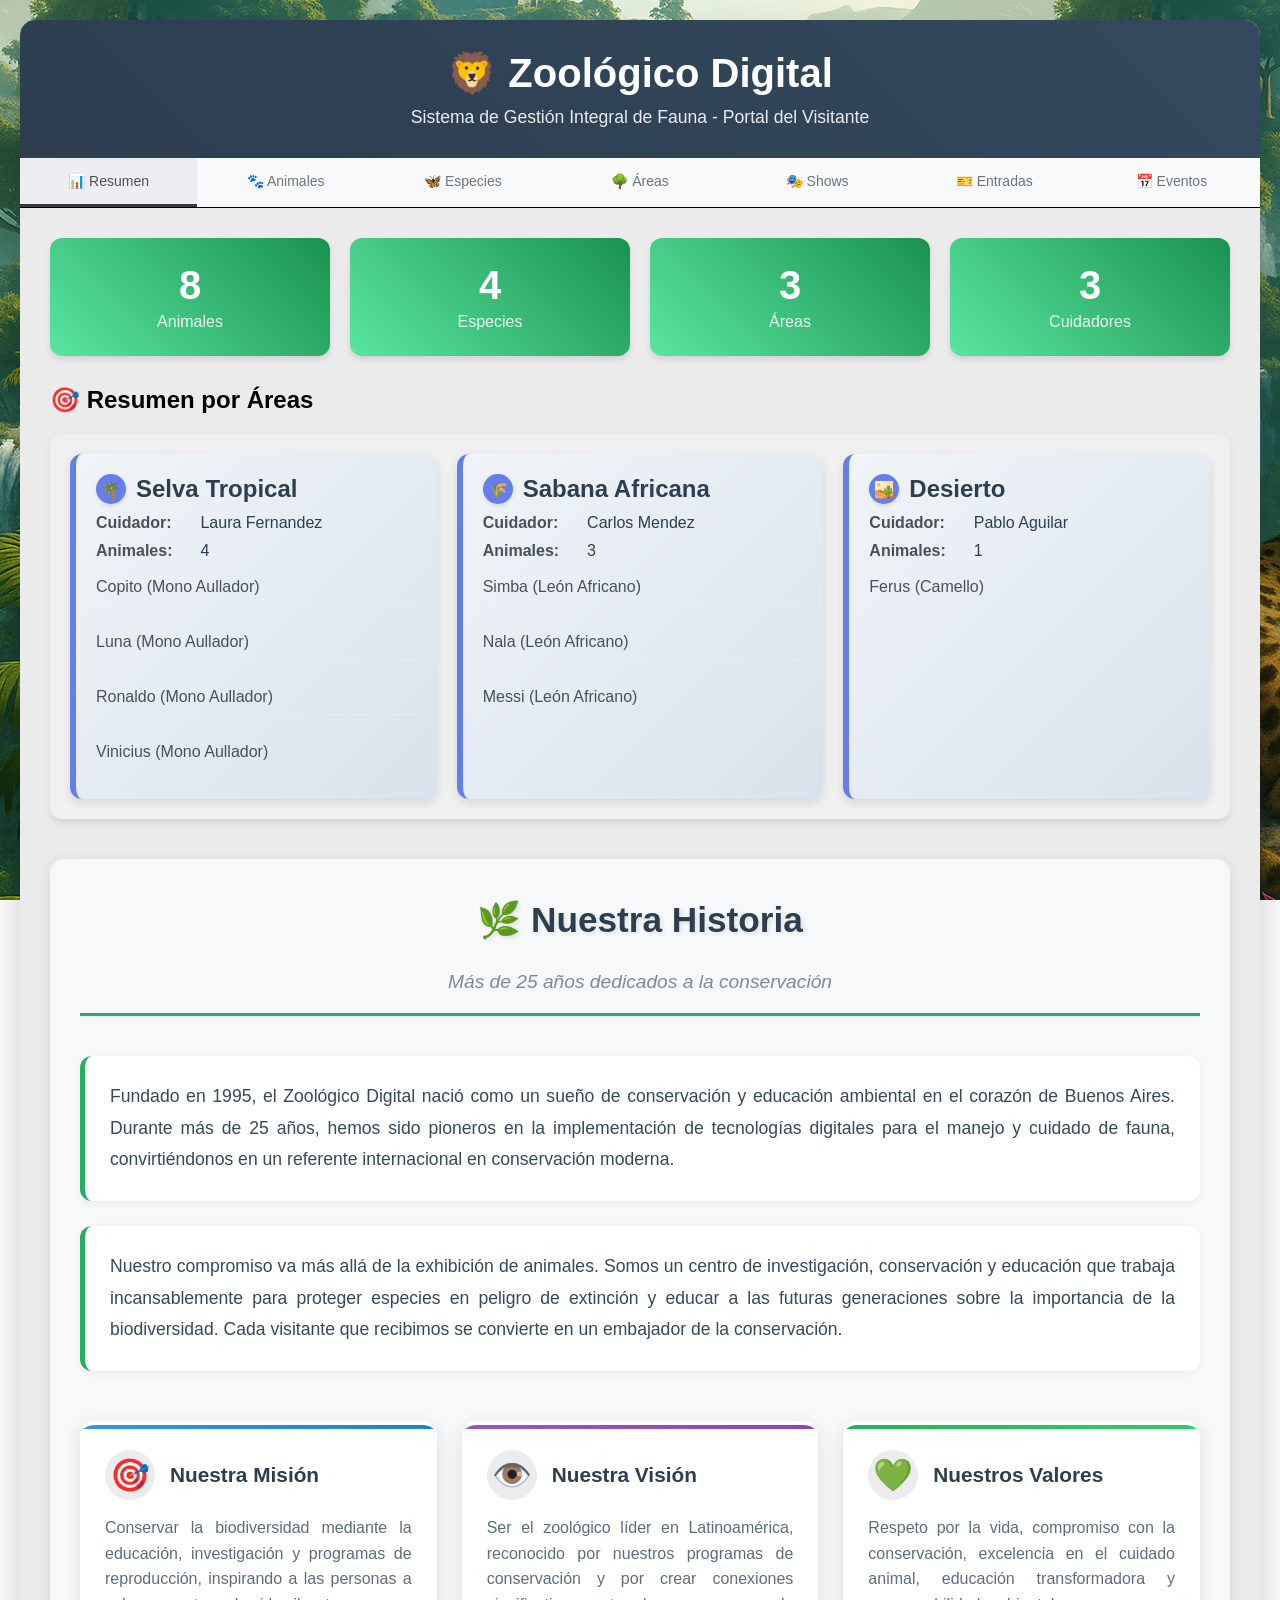
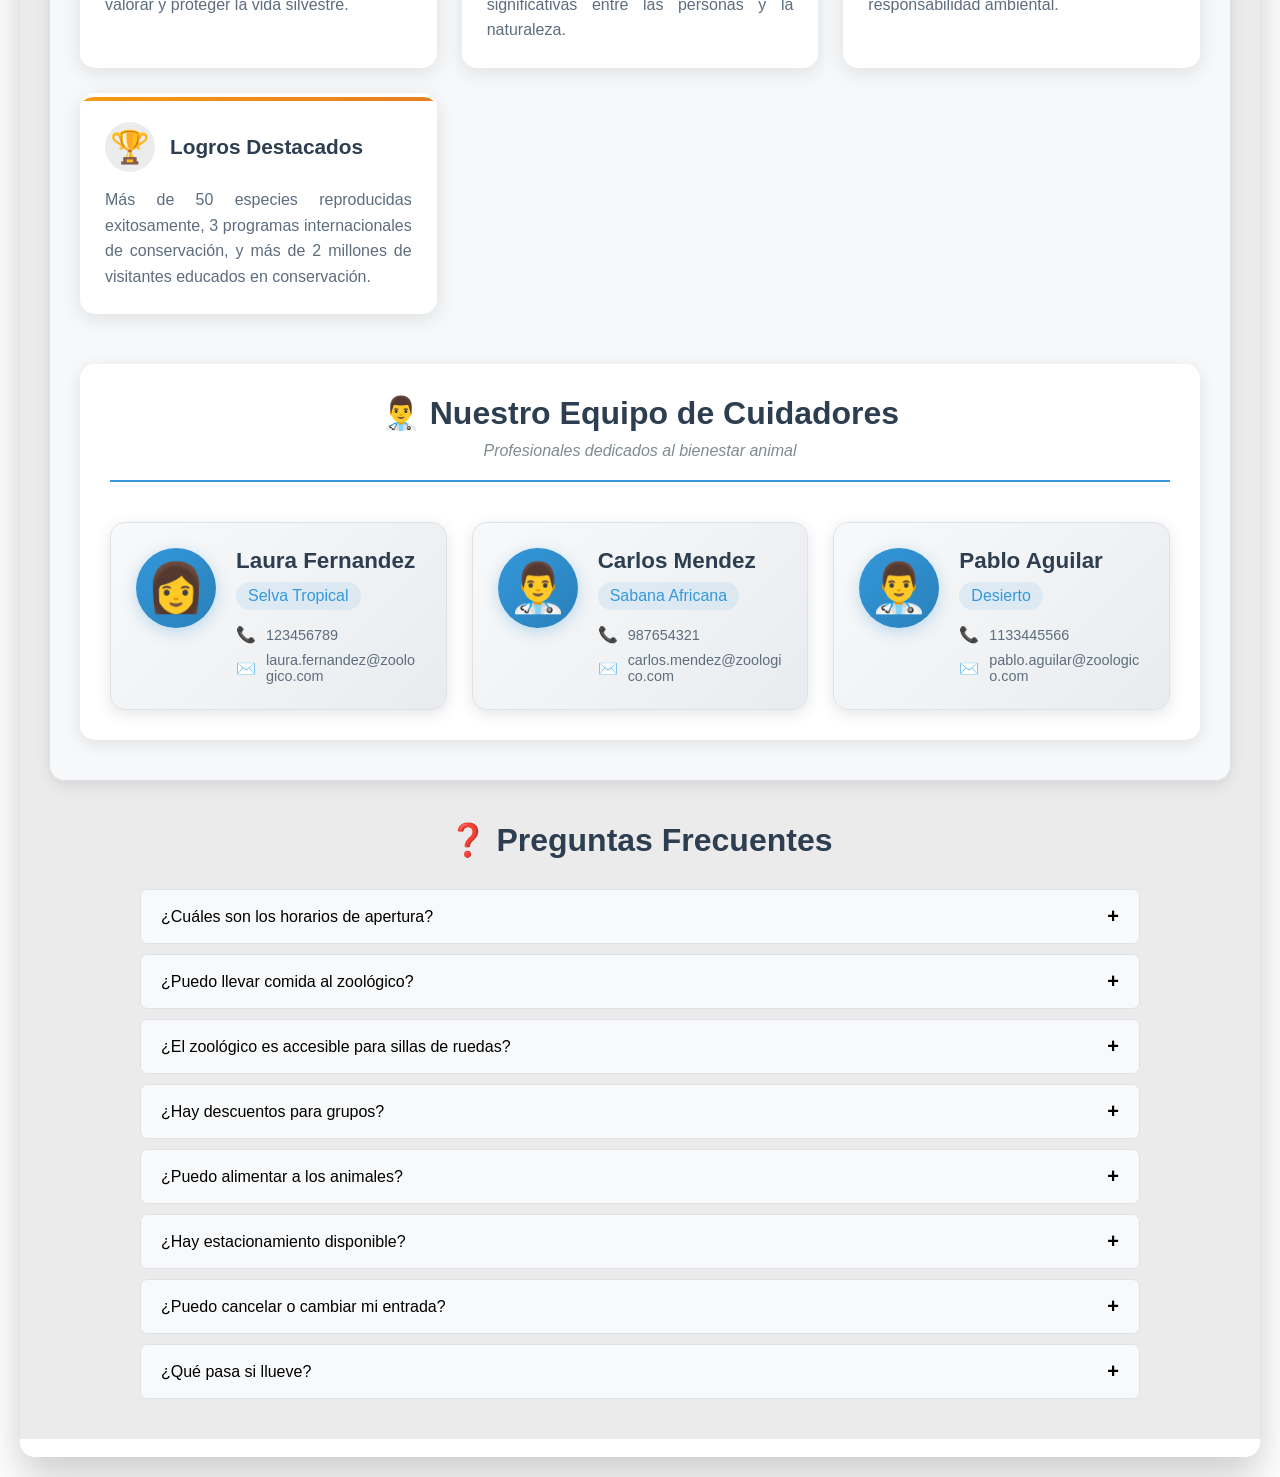
==== index.html @ 50841828 "interfaz" ====
<!DOCTYPE html>
<html lang="es">
<head>
    <meta charset="UTF-8">
    <title>Zoológico Digital - Portal Completo</title>
    <link rel="stylesheet" type="text/css" href="index.css" />
</head>
<body>
    <div class="container">
        <!-- ================================================================ -->
        <!-- CABECERA PRINCIPAL -->
        <!-- ================================================================ -->
        <div class="header">
            <h1>🦁 Zoológico Digital</h1>
            <p>Sistema de Gestión Integral de Fauna - Portal del Visitante</p>
            
            <!-- Botones de acceso rápido a funciones principales -->

        </div>
        
        <!-- ================================================================ -->
        <!-- NAVEGACIÓN POR PESTAÑAS -->
        <!-- ================================================================ -->
        <div class="nav-tabs">
            <!-- Pestañas para navegar entre diferentes secciones -->
            <button class="nav-tab active" onclick="showSection('overview')">📊 Resumen</button>
            <button class="nav-tab" onclick="showSection('animales')">🐾 Animales</button>
            <button class="nav-tab" onclick="showSection('especies')">🦋 Especies</button>
            <button class="nav-tab" onclick="showSection('areas')">🌳 Áreas</button>
            <button class="nav-tab" onclick="showSection('presentaciones')">🎭 Shows</button>
            <button class="nav-tab" onclick="showSection('entradas')">🎫 Entradas</button>
            <button class="nav-tab" onclick="showSection('eventos')">📅 Eventos</button>
        </div>
        
        <div class="content">
            <!-- Cada sección debe tener un id único -->
            <div id="overview" class="section active">
                <!-- Tarjetas con estadísticas principales del zoológico -->
                <div class="stats">
                    <div class="stat-card">
                        <div class="stat-number">8</div>
                        <div class="stat-label">Animales</div>
                    </div>
                    <div class="stat-card">
                        <div class="stat-number">4</div>
                        <div class="stat-label">Especies</div>
                    </div>
                    <div class="stat-card">
                        <div class="stat-number">3</div>
                        <div class="stat-label">Áreas</div>
                    </div>
                    <div class="stat-card">
                        <div class="stat-number">3</div>
                        <div class="stat-label">Cuidadores</div>
                    </div>
                </div>
                
                <h2 class="section-title">🎯 Resumen por Áreas</h2>
                <div class="resumen-areas">
                    <div class="card">
                        <h3 class="card-title">
                            <div class="card-icon">🌴</div>
                            Selva Tropical
                        </h3>
                        <div class="card-info">
                            <span class="card-label">Cuidador:</span>
                            <span class="card-value">Laura Fernandez</span>
                        </div>
                        <div class="card-info">
                            <span class="card-label">Animales:</span>
                            <span class="card-value">4</span>
                            <ul class="animal-list">
                                <li>Copito (Mono Aullador)</li>
                                <li>Luna (Mono Aullador)</li>
                                <li>Ronaldo (Mono Aullador)</li>
                                <li>Vinicius (Mono Aullador)</li>
                            </ul>
                        </div>
                    </div>
                    <div class="card">
                        <h3 class="card-title">
                            <div class="card-icon">🌾</div>
                            Sabana Africana
                        </h3>
                        <div class="card-info">
                            <span class="card-label">Cuidador:</span>
                            <span class="card-value">Carlos Mendez</span>
                        </div>
                        <div class="card-info">
                            <span class="card-label">Animales:</span>
                            <span class="card-value">3</span>
                            <ul class="animal-list">
                                <li>Simba (León Africano)</li>
                                <li>Nala (León Africano)</li>
                                <li>Messi (León Africano)</li>
                            </ul>
                        </div>
                    </div>
                    <div class="card">
                        <h3 class="card-title">
                            <div class="card-icon">🏜️</div>
                            Desierto
                        </h3>
                        <div class="card-info">
                            <span class="card-label">Cuidador:</span>
                            <span class="card-value">Pablo Aguilar</span>
                        </div>
                        <div class="card-info">
                            <span class="card-label">Animales:</span>
                            <span class="card-value">1</span>
                            <ul class="animal-list">
                                <li>Ferus (Camello)</li>
                            </ul>
                        </div>
                    </div>
                </div>

                <!-- Sección de Nuestra Historia -->
                <div id="historia" class="historia-section">
                    <div class="historia-header">
                        <h2 class="historia-title">🌿 Nuestra Historia</h2>
                        <div class="historia-subtitle">Más de 25 años dedicados a la conservación</div>
                    </div>
                    
                    <!-- Historia y misión del zoológico -->
                    <div class="historia-content">
                        <div class="historia-intro">
                            <div class="historia-text-block">
                                <p class="historia-paragraph">
                                    Fundado en 1995, el Zoológico Digital nació como un sueño de conservación y educación ambiental en el corazón de Buenos Aires. 
                                    Durante más de 25 años, hemos sido pioneros en la implementación de tecnologías digitales para el manejo y cuidado de fauna, 
                                    convirtiéndonos en un referente internacional en conservación moderna.
                                </p>
                            </div>
                            
                            <div class="historia-text-block">
                                <p class="historia-paragraph">
                                    Nuestro compromiso va más allá de la exhibición de animales. Somos un centro de investigación, conservación y educación 
                                    que trabaja incansablemente para proteger especies en peligro de extinción y educar a las futuras generaciones sobre 
                                    la importancia de la biodiversidad. Cada visitante que recibimos se convierte en un embajador de la conservación.
                                </p>
                            </div>
                        </div>
                        
                        <!-- Tarjetas con información institucional -->
                        <div class="historia-grid">
                            <div class="historia-card mision-card">
                                <div class="historia-card-header">
                                    <div class="historia-card-icon">🎯</div>
                                    <h3 class="historia-card-title">Nuestra Misión</h3>
                                </div>
                                <p class="historia-card-text">
                                    Conservar la biodiversidad mediante la educación, investigación y programas de reproducción, 
                                    inspirando a las personas a valorar y proteger la vida silvestre.
                                </p>
                            </div>
                            
                            <div class="historia-card vision-card">
                                <div class="historia-card-header">
                                    <div class="historia-card-icon">👁️</div>
                                    <h3 class="historia-card-title">Nuestra Visión</h3>
                                </div>
                                <p class="historia-card-text">
                                    Ser el zoológico líder en Latinoamérica, reconocido por nuestros programas de conservación 
                                    y por crear conexiones significativas entre las personas y la naturaleza.
                                </p>
                            </div>
                            
                            <div class="historia-card valores-card">
                                <div class="historia-card-header">
                                    <div class="historia-card-icon">💚</div>
                                    <h3 class="historia-card-title">Nuestros Valores</h3>
                                </div>
                                <p class="historia-card-text">
                                    Respeto por la vida, compromiso con la conservación, excelencia en el cuidado animal, 
                                    educación transformadora y responsabilidad ambiental.
                                </p>
                            </div>
                            
                            <div class="historia-card logros-card">
                                <div class="historia-card-header">
                                    <div class="historia-card-icon">🏆</div>
                                    <h3 class="historia-card-title">Logros Destacados</h3>
                                </div>
                                <p class="historia-card-text">
                                    Más de 50 especies reproducidas exitosamente, 3 programas internacionales de conservación, 
                                    y más de 2 millones de visitantes educados en conservación.
                                </p>
                            </div>
                        </div>
                        
                        <!-- ======================================================== -->
                        <!-- SUBSECCIÓN CUIDADORES - Equipo profesional -->
                        <!-- ======================================================== -->
                        <div class="cuidadores-section">
                            <div class="cuidadores-header">
                                <h3 class="cuidadores-title">👨‍⚕️ Nuestro Equipo de Cuidadores</h3>
                                <p class="cuidadores-subtitle">Profesionales dedicados al bienestar animal</p>
                            </div>
                            
                            <div class="cuidadores-grid">
                                <div class="cuidador-card">
                                    <div class="cuidador-avatar">
                                        <div class="cuidador-icon">👩</div>
                                    </div>
                                    <div class="cuidador-info">
                                        <h4 class="cuidador-name">Laura Fernandez</h4>
                                        <div class="cuidador-area">Selva Tropical</div>
                                        <div class="cuidador-contact">
                                            <div class="contact-item">
                                                <span class="contact-icon">📞</span>
                                                <span class="contact-text">123456789</span>
                                            </div>
                                            <div class="contact-item">
                                                <span class="contact-icon">✉️</span>
                                                <span class="contact-text">laura.fernandez@zoologico.com</span>
                                            </div>
                                        </div>
                                    </div>
                                </div>

                                <div class="cuidador-card">
                                    <div class="cuidador-avatar">
                                        <div class="cuidador-icon">👨‍⚕️</div>
                                    </div>
                                    <div class="cuidador-info">
                                        <h4 class="cuidador-name">Carlos Mendez</h4>
                                        <div class="cuidador-area">Sabana Africana</div>
                                        <div class="cuidador-contact">
                                            <div class="contact-item">
                                                <span class="contact-icon">📞</span>
                                                <span class="contact-text">987654321</span>
                                            </div>
                                            <div class="contact-item">
                                                <span class="contact-icon">✉️</span>
                                                <span class="contact-text">carlos.mendez@zoologico.com</span>
                                            </div>
                                        </div>
                                    </div>
                                </div>

                                <div class="cuidador-card">
                                    <div class="cuidador-avatar">
                                        <div class="cuidador-icon">👨‍⚕️</div>
                                    </div>
                                    <div class="cuidador-info">
                                        <h4 class="cuidador-name">Pablo Aguilar</h4>
                                        <div class="cuidador-area">Desierto</div>
                                        <div class="cuidador-contact">
                                            <div class="contact-item">
                                                <span class="contact-icon">📞</span>
                                                <span class="contact-text">1133445566</span>
                                            </div>
                                            <div class="contact-item">
                                                <span class="contact-icon">✉️</span>
                                                <span class="contact-text">pablo.aguilar@zoologico.com</span>
                                            </div>
                                        </div>
                                    </div>
                                </div>
                            </div>
                        </div>
                    </div>
                </div>

                <!-- Sección de Preguntas Frecuentes -->
                <div id="faq" class="faq-container">
                    <h2 class="faq-title">❓ Preguntas Frecuentes</h2>
                    
                    <!-- Conjunto de preguntas y respuestas más comunes -->
                    <div class="faq-item">
                        <div class="faq-question" onclick="toggleFAQ(this)">
                            <span>¿Cuáles son los horarios de apertura?</span>
                            <span class="faq-toggle">+</span>
                        </div>
                        <div class="faq-answer">
                            El zoológico está abierto de lunes a viernes de 9:00 a 18:00, fines de semana de 8:30 a 19:00, y feriados de 9:00 a 17:00. La última entrada es una hora antes del cierre.
                        </div>
                    </div>
                    
                    <div class="faq-item">
                        <div class="faq-question" onclick="toggleFAQ(this)">
                            <span>¿Puedo llevar comida al zoológico?</span>
                            <span class="faq-toggle">+</span>
                        </div>
                        <div class="faq-answer">
                            Sí, puedes traer tu propia comida y bebidas. Contamos con áreas de picnic designadas. No se permite alcohol. También tenemos cafeterías y restaurantes dentro del predio.
                        </div>
                    </div>
                    
                    <div class="faq-item">
                        <div class="faq-question" onclick="toggleFAQ(this)">
                            <span>¿El zoológico es accesible para sillas de ruedas?</span>
                            <span class="faq-toggle">+</span>
                        </div>
                        <div class="faq-answer">
                            Sí, todas nuestras instalaciones son completamente accesibles. Ofrecemos préstamo gratuito de sillas de ruedas y tenemos baños adaptados en todo el predio.
                        </div>
                    </div>
                    
                    <div class="faq-item">
                        <div class="faq-question" onclick="toggleFAQ(this)">
                            <span>¿Hay descuentos para grupos?</span>
                            <span class="faq-toggle">+</span>
                        </div>
                        <div class="faq-answer">
                            Ofrecemos 15% de descuento para grupos de 10 o más personas, y 20% para grupos escolares. Es necesario hacer reserva previa con al menos 7 días de anticipación.
                        </div>
                    </div>
                    
                    <div class="faq-item">
                        <div class="faq-question" onclick="toggleFAQ(this)">
                            <span>¿Puedo alimentar a los animales?</span>
                            <span class="faq-toggle">+</span>
                        </div>
                        <div class="faq-answer">
                            Por la seguridad de los animales y visitantes, está prohibido alimentar a los animales con comida personal. Ofrecemos experiencias supervisadas de alimentación en horarios específicos.
                        </div>
                    </div>
                    
                    <div class="faq-item">
                        <div class="faq-question" onclick="toggleFAQ(this)">
                            <span>¿Hay estacionamiento disponible?</span>
                            <span class="faq-toggle">+</span>
                        </div>
                        <div class="faq-answer">
                            Sí, contamos con estacionamiento para 200 vehículos por $500 pesos por día. Incluye 5 espacios para personas con discapacidad. El horario es de 8:00 a 20:00.
                        </div>
                    </div>
                    
                    <div class="faq-item">
                        <div class="faq-question" onclick="toggleFAQ(this)">
                            <span>¿Puedo cancelar o cambiar mi entrada?</span>
                            <span class="faq-toggle">+</span>
                        </div>
                        <div class="faq-answer">
                            Las entradas online se pueden cancelar hasta 24 horas antes de la visita con reembolso completo. Los cambios de fecha se pueden hacer hasta 2 horas antes sin costo adicional.
                        </div>
                    </div>
                    
                    <div class="faq-item">
                        <div class="faq-question" onclick="toggleFAQ(this)">
                            <span>¿Qué pasa si llueve?</span>
                            <span class="faq-toggle">+</span>
                        </div>
                        <div class="faq-answer">
                            El zoológico permanece abierto durante la lluvia ligera. Muchas exhibiciones tienen áreas cubiertas. En caso de clima severo, algunas actividades al aire libre pueden cancelarse.
                        </div>
                    </div>
                </div>
            </div>
            <!-- ============================================================ -->
            <!-- SECCIÓN ANIMALES - Catálogo completo de animales -->
            <!-- ============================================================ -->
            <div id="animales" class="section">
                 <!-- Buscador dentro de la sección de animales -->
                 <div class="search-controls">
                    <div class="search-bar">
                        <input type="text" id="searchInput" class="search-input" placeholder="Buscar por nombre o especie...">
                        <button class="search-icon" onclick="filterAnimals()">🔍</button>
                    </div>
                </div>
                <h2 class="section-title">🐾 Nuestros Animales</h2> <br>
                
               
               
                
                <ul class="animal-list">
                    <li class="animal-item" data-name="Copito" data-species="Mono aullador">
                        <div class="animal-name">
                            <div class="animal-icon">🐒</div>
                            Copito
                        </div>
                        <div class="animal-content">
                            <div class="animal-info">
                                <span class="card-label">Edad:</span>
                                <span class="card-value">5 años</span>
                            </div>
                            <div class="animal-info">
                                <span class="card-label">Sexo:</span>
                                <span class="card-value">Macho</span>
                            </div>
                            <div class="animal-info">
                                <span class="card-label">Especie:</span>
                                <span class="card-value">Mono aullador</span>
                            </div>
                            <div class="animal-info">
                                <span class="card-label">Área:</span>
                                <span class="card-value">Selva Tropical</span>
                            </div>
                        </div>
                    </li>
                    <li class="animal-item" data-name="Luna" data-species="Mono aullador">
                        <div class="animal-name">
                            <div class="animal-icon">🐒</div>
                            Luna
                        </div>
                        <div class="animal-content">
                            <div class="animal-info">
                                <span class="card-label">Edad:</span>
                                <span class="card-value">4 años</span>
                            </div>
                            <div class="animal-info">
                                <span class="card-label">Sexo:</span>
                                <span class="card-value">Hembra</span>
                            </div>
                            <div class="animal-info">
                                <span class="card-label">Especie:</span>
                                <span class="card-value">Mono aullador</span>
                            </div>
                            <div class="animal-info">
                                <span class="card-label">Área:</span>
                                <span class="card-value">Selva Tropical</span>
                            </div>
                        </div>
                    </li>
                    <li class="animal-item" data-name="Ronaldo" data-species="Mono aullador">
                        <div class="animal-name">
                            <div class="animal-icon">🐒</div>
                            Ronaldo
                        </div>
                        <div class="animal-content">
                            <div class="animal-info">
                                <span class="card-label">Edad:</span>
                                <span class="card-value">3 años</span>
                            </div>
                            <div class="animal-info">
                                <span class="card-label">Sexo:</span>
                                <span class="card-value">Macho</span>
                            </div>
                            <div class="animal-info">
                                <span class="card-label">Especie:</span>
                                <span class="card-value">Mono aullador</span>
                            </div>
                            <div class="animal-info">
                                <span class="card-label">Área:</span>
                                <span class="card-value">Selva Tropical</span>
                            </div>
                        </div>
                    </li>
                    <li class="animal-item" data-name="Vinicius" data-species="Mono aullador">
                        <div class="animal-name">
                            <div class="animal-icon">🐒</div>
                            Vinicius
                        </div>
                        <div class="animal-content">
                            <div class="animal-info">
                                <span class="card-label">Edad:</span>
                                <span class="card-value">2 años</span>
                            </div>
                            <div class="animal-info">
                                <span class="card-label">Sexo:</span>
                                <span class="card-value">Macho</span>
                            </div>
                            <div class="animal-info">
                                <span class="card-label">Especie:</span>
                                <span class="card-value">Mono aullador</span>
                            </div>
                            <div class="animal-info">
                                <span class="card-label">Área:</span>
                                <span class="card-value">Selva Tropical</span>
                            </div>
                        </div>
                    </li>
                    <li class="animal-item" data-name="Simba" data-species="León Africano">
                        <div class="animal-name">
                            <div class="animal-icon">🦁</div>
                            Simba
                        </div>
                        <div class="animal-content">
                            <div class="animal-info">
                                <span class="card-label">Edad:</span>
                                <span class="card-value">7 años</span>
                            </div>
                            <div class="animal-info">
                                <span class="card-label">Sexo:</span>
                                <span class="card-value">Macho</span>
                            </div>
                            <div class="animal-info">
                                <span class="card-label">Especie:</span>
                                <span class="card-value">León Africano</span>
                            </div>
                            <div class="animal-info">
                                <span class="card-label">Área:</span>
                                <span class="card-value">Sabana Africana</span>
                            </div>
                        </div>
                    </li>
                    <li class="animal-item" data-name="Nala" data-species="León Africano">
                        <div class="animal-name">
                            <div class="animal-icon">🦁</div>
                            Nala
                        </div>
                        <div class="animal-content">
                            <div class="animal-info">
                                <span class="card-label">Edad:</span>
                                <span class="card-value">6 años</span>
                            </div>
                            <div class="animal-info">
                                <span class="card-label">Sexo:</span>
                                <span class="card-value">Hembra</span>
                            </div>
                            <div class="animal-info">
                                <span class="card-label">Especie:</span>
                                <span class="card-value">León Africano</span>
                            </div>
                            <div class="animal-info">
                                <span class="card-label">Área:</span>
                                <span class="card-value">Sabana Africana</span>
                            </div>
                        </div>
                    </li>
                    <li class="animal-item" data-name="Messi" data-species="León Africano">
                        <div class="animal-name">
                            <div class="animal-icon">🦁</div>
                            Messi
                        </div>
                        <div class="animal-content">
                            <div class="animal-info">
                                <span class="card-label">Edad:</span>
                                <span class="card-value">5 años</span>
                            </div>
                            <div class="animal-info">
                                <span class="card-label">Sexo:</span>
                                <span class="card-value">Macho</span>
                            </div>
                            <div class="animal-info">
                                <span class="card-label">Especie:</span>
                                <span class="card-value">León Africano</span>
                            </div>
                            <div class="animal-info">
                                <span class="card-label">Área:</span>
                                <span class="card-value">Sabana Africana</span>
                            </div>
                        </div>
                    </li>
                    <li class="animal-item" data-name="Ferus" data-species="Camello">
                        <div class="animal-name">
                            <div class="animal-icon">🐪</div>
                            Ferus
                        </div>
                        <div class="animal-content">
                            <div class="animal-info">
                                <span class="card-label">Edad:</span>
                                <span class="card-value">8 años</span>
                            </div>
                            <div class="animal-info">
                                <span class="card-label">Sexo:</span>
                                <span class="card-value">Macho</span>
                            </div>
                            <div class="animal-info">
                                <span class="card-label">Especie:</span>
                                <span class="card-value">Camello</span>
                            </div>
                            <div class="animal-info">
                                <span class="card-label">Área:</span>
                                <span class="card-value">Desierto</span>
                            </div>
                        </div>
                    </li>
                </ul>
            </div>
            
            <!-- ============================================================ -->
            <!-- SECCIÓN ESPECIES - Información sobre especies del zoológico -->
            <!-- ============================================================ -->
            <div id="especies" class="section">
                <!-- Buscador dentro de la sección de especies -->
                <div class="search-controls">
                    <div class="search-bar">
                        <input type="text" id="speciesSearchInput" class="search-input" placeholder="Buscar por nombre de especie...">
                        <button class="search-icon" onclick="filterSpecies()">🔍</button>
                    </div>
                </div>
                <h2 class="section-title">🦋 Especies en el Zoológico</h2>
                <br>
                <div class="cards-grid">
                    <div class="card especie-card" data-species="Mono Aullador">
                        <div class="card-title">
                            <div class="card-icon">🐒</div>
                            Mono Aullador
                        </div>
                        <div class="card-info">
                            <span class="card-label">Machos:</span>
                            <span class="card-value">3</span>
                        </div>
                        <div class="card-info">
                            <span class="card-label">Hembras:</span>
                            <span class="card-value">1</span>
                        </div>
                        <div class="card-info">
                            <span class="card-label">Total:</span>
                            <span class="card-value">4</span>
                        </div>
                        <div class="card-info">
                            <span class="card-label">Área:</span>
                            <span class="card-value">Selva Tropical</span>
                        </div>
                    </div>
                    <div class="card especie-card" data-species="León Africano">
                        <div class="card-title">
                            <div class="card-icon">🦁</div>
                            León Africano
                        </div>
                        <div class="card-info">
                            <span class="card-label">Machos:</span>
                            <span class="card-value">2</span>
                        </div>
                        <div class="card-info">
                            <span class="card-label">Hembras:</span>
                            <span class="card-value">1</span>
                        </div>
                        <div class="card-info">
                            <span class="card-label">Total:</span>
                            <span class="card-value">3</span>
                        </div>
                        <div class="card-info">
                            <span class="card-label">Área:</span>
                            <span class="card-value">Sabana Africana</span>
                        </div>
                    </div>
                    <div class="card especie-card" data-species="Camello">
                        <div class="card-title">
                            <div class="card-icon">🐪</div>
                            Camello
                        </div>
                        <div class="card-info">
                            <span class="card-label">Machos:</span>
                            <span class="card-value">1</span>
                        </div>
                        <div class="card-info">
                            <span class="card-label">Hembras:</span>
                            <span class="card-value">0</span>
                        </div>
                        <div class="card-info">
                            <span class="card-label">Total:</span>
                            <span class="card-value">1</span>
                        </div>
                        <div class="card-info">
                            <span class="card-label">Área:</span>
                            <span class="card-value">Desierto</span>
                        </div>
                    </div>
                </div>
            </div>
            
            <!-- ============================================================ -->
            <!-- SECCIÓN ÁREAS - Información sobre hábitats y zonas -->
            <!-- ============================================================ -->
            <div id="areas" class="section">
                   <!-- Buscador dentro de la sección de áreas -->
                <div class="search-controls">
                    <div class="search-bar">
                        <input type="text" id="areaSearchInput" class="search-input" placeholder="Buscar por nombre de área...">
                        <button class="search-icon" onclick="filterAreas()">🔍</button>
                    </div>
                </div>
                <h2 class="section-title">🌳 Hábitats y Áreas</h2> <br>
                <div class="cards-grid">
                    <div class="card area-card" data-area="Selva Tropical">
                        <div class="card-title">
                            <div class="card-icon">🌴</div>
                            Selva Tropical
                        </div>
                        <div class="card-info">
                            <span class="card-label">Cuidador:</span>
                            <span class="card-value">Laura Fernandez</span>
                        </div>
                        <div class="card-info">
                            <span class="card-label">Animales:</span>
                            <ul class="animal-list">
                                <li>Copito (Mono Aullador)</li>
                                <li>Luna (Mono Aullador)</li>
                                <li>Ronaldo (Mono Aullador)</li>
                                <li>Vinicius (Mono Aullador)</li>
                            </ul>
                        </div>
                    </div>
                    <div class="card area-card" data-area="Sabana Africana">
                        <div class="card-title">
                            <div class="card-icon">🌾</div>
                            Sabana Africana
                        </div>
                        <div class="card-info">
                            <span class="card-label">Cuidador:</span>
                            <span class="card-value">Carlos Mendez</span>
                        </div>
                        <div class="card-info">
                            <span class="card-label">Animales:</span>
                            <ul class="animal-list">
                                <li>Simba (León Africano)</li>
                                <li>Nala (León Africano)</li>
                                <li>Messi (León Africano)</li>
                            </ul>
                        </div>
                    </div>
                    <div class="card area-card" data-area="Desierto">
                        <div class="card-title">
                            <div class="card-icon">🏜️</div>
                            Desierto
                        </div>
                        <div class="card-info">
                            <span class="card-label">Cuidador:</span>
                            <span class="card-value">Pablo Aguilar</span>
                        </div>
                        <div class="card-info">
                            <span class="card-label">Animales:</span>
                            <ul class="animal-list">
                                <li>Ferus (Camello)</li>
                            </ul>
                        </div>
                    </div>
                </div>
            </div>
            
            <!-- ============================================================ -->
            <!-- SECCIÓN PRESENTACIONES - Shows y actividades especiales -->
            <!-- ============================================================ -->
            <div id="presentaciones" class="section">
                <h2 style="margin-bottom: 20px; color: #2c3e50;">🎭 Shows y Presentaciones Especiales Del Día</h2>
                <div class="cards-grid">
                    <div class="card presentacion-card">
                        <div class="card-title">
                            <div class="card-icon">🦁</div>
                            Show: Charla sobre Grandes Felinos
                        </div>
                        <div class="card-info">
                            <span class="card-label">Duración:</span>
                            <span class="card-value">45 minutos</span>
                        </div>
                        <div class="card-info">
                            <span class="card-label">Área:</span>
                            <span class="card-value">Auditorio Principal</span>
                        </div>
                        <div class="card-info">
                            <span class="card-label">Cuidador:</span>
                            <span class="card-value">Laura Fernandez</span>
                        </div>
                    </div>
                    <div class="card presentacion-card">
                        <div class="card-title">
                            <div class="card-icon">🐦</div>
                            Show: Exhibición de Aves Tropicales
                        </div>
                        <div class="card-info">
                            <span class="card-label">Duración:</span>
                            <span class="card-value">30 minutos</span>
                        </div>
                        <div class="card-info">
                            <span class="card-label">Área:</span>
                            <span class="card-value">Área Tropical</span>
                        </div>
                        <div class="card-info">
                            <span class="card-label">Cuidador:</span>
                            <span class="card-value">Carlos Mendez</span>
                        </div>
                    </div>
                    <div class="card presentacion-card">
                        <div class="card-title">
                            <div class="card-icon">🌙</div>
                            Show: Visita Nocturna
                        </div>
                        <div class="card-info">
                            <span class="card-label">Duración:</span>
                            <span class="card-value">2 horas</span>
                        </div>
                        <div class="card-info">
                            <span class="card-label">Área:</span>
                            <span class="card-value">Todo el Zoológico</span>
                        </div>
                        <div class="card-info">
                            <span class="card-label">Cuidador:</span>
                            <span class="card-value">Pablo Aguilar</span>
                        </div>
                    </div>
                </div>
            </div>
            
            <!-- ============================================================ -->
            <!-- SECCIÓN ENTRADAS - Precios y tarifas -->
            <!-- ============================================================ -->
            <div id="entradas" class="section">
                <h2 style="margin-bottom: 30px; color: #2c3e50;">🎫 Tarifas y Entradas</h2>
                
                <div class="cards-grid">
                    <!-- Tabla de precios de entradas generales -->
                    <div class="card">
                        <div class="card-title">
                            Valor Entrada General
                        </div>
                        <table class="price-table">
                            <thead>
                                <tr>
                                    <th>Categoría</th>
                                    <th>Precio</th>
                                </tr>
                            </thead>
                            <tbody>
                                <tr>
                                    <td>Adultos</td>
                                    <td>$2,500</td>
                                </tr>
                                <tr>
                                    <td>Niños (3-12 años)</td>
                                    <td>$1,800</td>
                                </tr>
                                <tr>
                                    <td>Estudiantes</td>
                                    <td>$2,000</td>
                                </tr>
                                <tr>
                                    <td>Jubilados</td>
                                    <td>$1,500</td>
                                </tr>
                                <tr>
                                    <td>Menores de 3 años</td>
                                    <td>Gratis</td>
                                </tr>
                            </tbody>
                        </table>
                        <br>
                        <a href="ComprarEntradas.html" class="btn" style="margin-top: 15px;">
                            Comprar Entradas
                        </a>
                    </div>
                </div>

                <!-- Historial de compras -->
                <div id="purchaseHistoryContainer" style="margin-top: 30px; text-align: center;">
                    <h3>📜 Historial de Compras</h3>
                    <ul id="purchaseHistory" style="list-style: none; padding: 0; background: #f8f9fa; border-radius: 8px; border: 1px solid #e0e0e0; padding: 15px;"></ul>
                </div>
            </div>
            
            <!-- ================================================================ -->
            <!-- SECCIÓN HISTORIA/NOSOTROS - Información institucional -->
            <!-- ================================================================ -->
            
            <!-- ================================================================ -->
            <!-- SECCIÓN FAQ - Preguntas frecuentes fija al final -->
            <!-- ================================================================ -->
            
            <!-- ================================================================ -->
            <!-- MODALES PARA INTERACCIONES DEL USUARIO -->
            <!-- ================================================================ -->
            
            <!-- Modal para compra de entradas online -->
            <div id="ticketModal" class="modal">
                <div class="modal-content">
                    <div class="modal-header">
                    </div>
                    <div class="modal-body">
                        <form id="ticketForm">
                            <!-- Selección de fecha de visita -->
                            <div class="form-group">
                                <label>Fecha de Visita:</label>
                                <input type="date" id="visitDate" required>
                            </div>
                            

                            <!-- Selección de cantidad de entradas por categoría -->
                            <div class="form-row">
                                <div class="form-group">
                                    <label>Adultos ($2,500):</label>
                                    <input type="number" id="adults" min="0" value="0" onchange="updateTotal()">
                                </div>
                                <div class="form-group">
                                    <label>Niños ($1,800):</label>
                                    <input type="number" id="children" min="0" value="0" onchange="updateTotal()">
                                </div>
                            </div>
                            

                            <div class="form-row">
                                <div class="form-group">
                                    <label>Adolescentes ($2,000):</label>
                                    <input type="number" id="students" min="0" value="0" onchange="updateTotal()">
                                </div>
                                <div class="form-group">
                                    <label>Jubilados ($1,500):</label>
                                    <input type="number" id="seniors" min="0" value="0" onchange="updateTotal()">
                                </div>
                            </div>
                            
                            <!-- Cálculo automático del total -->
                            <div class="card" style="background: #f8f9fa; margin: 20px 0; padding: 15px;">
                                <h4 style="color: #2c3e50;">Total: $<span id="totalPrice">0</span></h4>
                            </div>
                            
                            <!-- Datos del comprador -->
                            <div class="form-group">
                                <label>Nombre Completo:</label>
                                <input type="text" id="customerName" required>
                            </div>
                            
                            <div class="form-group">
                                <label>Email:</label>
                                <input type="email" id="customerEmail" required>
                            </div>
                            
                            <div class="form-group">
                                <label>Teléfono:</label>
                                <input type="tel" id="customerPhone" required>
                            </div>
                            
                            <!-- Método de pago -->
                            <div class="form-group">
                                <label>Método de Pago:</label>
                                <select id="paymentMethod" required>
                                    <option value="">Seleccionar</option>
                                    <option value="tarjeta">Tarjeta de Crédito/Débito</option>
                                    <option value="efectivo">Efectivo (en taquilla)</option>
                                </select>
                            </div>
                            
                            <!-- Botón de procesamiento de pago -->
                            <button type="button" class="btn btn-success" onclick="processPayment()">
                                💳 Procesar Pago
                            </button>
                        </form>
                    </div>
                </div>
            </div>

            <!-- ================================================================ -->
            <!-- SECCIÓN EVENTOS - Calendario y reservas de eventos -->
            <!-- ================================================================ -->
            <div id="eventos" class="section">
                <h2 class="section-title">📅 Eventos</h2>
                <div class="calendar-grid">
                    <!-- Eventos de enero -->
                    <div class="calendar-day" onclick="showEventDetails('Taller de Fotografía', '2025-01-10', '9:00 AM', 25, 1500)">
                        <span>10</span>
                        <span>Ene</span>
                        <div class="event-dot"></div>
                    </div>
                    <div class="calendar-day" onclick="showEventDetails('Caminata Ecológica', '2025-01-15', '7:00 AM', 20, 1000)">
                        <span>15</span>
                        <span>Ene</span>
                        <div class="event-dot"></div>
                    </div>
                    <div class="calendar-day" onclick="showEventDetails('Charla sobre Biodiversidad', '2025-01-20', '4:00 PM', 50, 1200)">
                        <span>20</span>
                        <span>Ene</span>
                        <div class="event-dot"></div>
                    </div>
                    <div class="calendar-day" onclick="showEventDetails('Observación de Estrellas', '2025-01-25', '8:00 PM', 15, 2000)">
                        <span>25</span>
                        <span>Ene</span>
                        <div class="event-dot"></div>
                    </div>

                    <!-- Eventos de febrero -->
                    <div class="calendar-day" onclick="showEventDetails('Taller de Conservación', '2025-02-05', '11:00 AM', 30, 1800)">
                        <span>5</span>
                        <span>Feb</span>
                        <div class="event-dot"></div>
                    </div>
                    <div class="calendar-day" onclick="showEventDetails('Safari Fotográfico', '2025-02-10', '6:00 AM', 20, 2500)">
                        <span>10</span>
                        <span>Feb</span>
                        <div class="event-dot"></div>
                    </div>
                    <div class="calendar-day" onclick="showEventDetails('Taller de Plantas Nativas', '2025-02-15', '10:00 AM', 30, 1200)">
                        <span>15</span>
                        <span>Feb</span>
                        <div class="event-dot"></div>
                    </div>
                    <div class="calendar-day" onclick="showEventDetails('Caminata Nocturna', '2025-02-20', '8:00 PM', 15, 1800)">
                        <span>20</span>
                        <span>Feb</span>
                        <div class="event-dot"></div>
                    </div>
                </div>

                <!-- Detalles del evento -->
                <div id="eventDetails" style="display: none; margin-top: 20px;">
                    <div class="especie-card">
                        <div class="card-title">
                            <div class="card-icon">📅</div>
                            <span id="eventName"></span>
                        </div>
                        <div class="card-info">
                            <span class="card-label">Fecha:</span>
                            <span id="eventDate" class="card-value"></span>
                        </div>
                        <div class="card-info">
                            <span class="card-label">Hora:</span>
                            <span id="eventTime" class="card-value"></span>
                        </div>
                        <div class="card-info">
                            <span class="card-label">Cupo Máximo:</span>
                            <span id="eventCapacity" class="card-value"></span> personas
                        </div>
                        <div class="card-info">
                            <span class="card-label">Precio por Persona:</span>
                            <span id="eventPrice" class="card-value"></span>
                        </div>
                        <a href="reserva.html" class="btn">Reservar</a>
                    </div>
                </div>

                <!-- Historial de reservas -->
                <div id="reservationHistoryContainer" style="margin-top: 30px; text-align: center;">
                    <h3>📜 Historial de Reservas</h3>
                    <ul id="reservationHistory" style="list-style: none; padding: 0; background: #f8f9fa; border-radius: 8px; border: 1px solid #e0e0e0; padding: 15px;"></ul>
                </div>
            </div>
        </div>
        <br>
    <!-- SCRIPTS JAVASCRIPT - Funcionalidad interactiva -->
    <script src="index.js"></script>
</body>
</html>
---- index.css ----
* {
            margin: 0;
            padding: 0;
            box-sizing: border-box;
        }
        
        body {
            font-family: 'Segoe UI', Tahoma, Geneva, Verdana, sans-serif;
            /* background: url('images/zoo-background.jpg') center center fixed; */
            background-size: cover;
            min-height: 100vh;
            padding: 20px;
        }
        
        /* Overlay para mejorar legibilidad */
        body::before {
            content: '';
            position: fixed;
            top: 0;
            left: 0;
            width: 100%;
            height: 100%;
            background: rgba(0, 0, 0, 0.3);
            z-index: -1;
            background: url('fondo.png') center center fixed;
        }
        
        .container {
            max-width: 1400px;
            margin: 0 auto;
            background: rgba(255, 255, 255, 0.95);
            backdrop-filter: blur(10px);
            border-radius: 15px;
            overflow: hidden;
            box-shadow: 0 20px 40px rgba(0,0,0,0.2);
        }
        
        .header {
            background: linear-gradient(45deg, #2c3e50, #34495e);
            color: white;
            padding: 30px;
            text-align: center;
        }
        
        .header h1 {
            font-size: 2.5rem;
            margin-bottom: 10px;
        }
        
        .header p {
            opacity: 0.9;
            font-size: 1.1rem;
        }
        
        .quick-actions {
            display: flex;
            gap: 15px;
            justify-content: center;
            margin-top: 20px;
            flex-wrap: wrap;
        }
        
        .quick-btn {
            background: rgba(255,255,255,0.2);
            color: white;
            border: none;
            padding: 12px 24px;
            border-radius: 25px;
            cursor: pointer;
            font-weight: 500;
            transition: all 0.3s ease;
            backdrop-filter: blur(10px);
        }
        
        .quick-btn:hover {
            background: rgba(255,255,255,0.3);
            transform: translateY(-2px);
        }
        
        .search-controls {
            padding: 10px 20px;
            background: #f8f9fa;
            border-radius: 8px;
            box-shadow: 0 2px 4px rgba(0, 0, 0, 0.1);
            margin-bottom: 20px;
            display: flex;
            justify-content: center;
        }
        
        .search-bar {
            display: flex;
            align-items: center;
            gap: 10px;
            width: 100%;
            max-width: 500px;
        }
        
        .search-input {
            flex: 1;
            padding: 12px 15px;
            border: 2px solid #e0e0e0;
            border-radius: 8px;
            font-size: 16px;
            transition: all 0.3s ease;
            background: #ffffff;
            box-shadow: inset 0 1px 3px rgba(0, 0, 0, 0.1);
        }
        
        .search-input:focus {
            outline: none;
            border-color: #667eea;
            box-shadow: 0 0 0 3px rgba(102, 126, 234, 0.2);
        }
        
        .search-input::placeholder {
            color: #adb5bd;
            font-style: italic;
        }
        
        .search-icon {
            background: #667eea;
            color: white;
            border: none;
            padding: 12px;
            border-radius: 8px;
            cursor: pointer;
            font-size: 16px;
            display: flex;
            align-items: center;
            justify-content: center;
            transition: background 0.3s ease;
        }
        
        .search-icon:hover {
            background: #5a6fd8;
        }
        
        .filter-select {
            padding: 12px 15px;
            border: 2px solid #e0e0e0;
            border-radius: 8px;
            background: white;
            font-size: 16px;
            cursor: pointer;
        }
        
        /* ================================================================ */
        /* ESTILOS PARA LA SECCIÓN NUESTRA HISTORIA */
        /* ================================================================ */
        
        .historia-section {
            margin: 40px 0;
            padding: 30px;
            background: linear-gradient(135deg, #f8f9fa 0%, #e9ecef 100%);
            border-radius: 15px;
            box-shadow: 0 4px 15px rgba(0, 0, 0, 0.1);
        }
        
        .historia-header {
            text-align: center;
            margin-bottom: 40px;
            padding-bottom: 20px;
            border-bottom: 3px solid #27ae60;
        }
        
        .historia-title {
            font-size: 2.5rem;
            color: #2c3e50;
            margin-bottom: 10px;
            font-weight: 700;
            text-shadow: 2px 2px 4px rgba(0, 0, 0, 0.1);
        }
        
        .historia-subtitle {
            font-size: 1.2rem;
            color: #7f8c8d;
            font-style: italic;
            font-weight: 300;
        }
        
        .historia-content {
            max-width: 1200px;
            margin: 0 auto;
        }
        
        .historia-intro {
            margin-bottom: 50px;
        }
        
        .historia-text-block {
            margin-bottom: 25px;
            padding: 25px;
            background: white;
            border-radius: 12px;
            box-shadow: 0 2px 10px rgba(0, 0, 0, 0.05);
            border-left: 5px solid #27ae60;
        }
        
        .historia-paragraph {
            font-size: 1.1rem;
            line-height: 1.8;
            color: #34495e;
            margin: 0;
            text-align: justify;
        }
        
        .historia-grid {
            display: grid;
            grid-template-columns: repeat(auto-fit, minmax(280px, 1fr));
            gap: 25px;
            margin-bottom: 50px;
        }
        
        .historia-card {
            background: white;
            border-radius: 15px;
            padding: 25px;
            box-shadow: 0 5px 20px rgba(0, 0, 0, 0.1);
            transition: all 0.3s ease;
            border-top: 4px solid transparent;
            position: relative;
            overflow: hidden;
        }
        
        .historia-card::before {
            content: '';
            position: absolute;
            top: 0;
            left: 0;
            right: 0;
            height: 4px;
            background: linear-gradient(45deg, #27ae60, #2ecc71);
        }
        
        .historia-card:hover {
            transform: translateY(-5px);
            box-shadow: 0 8px 25px rgba(0, 0, 0, 0.15);
        }
        
        .mision-card::before {
            background: linear-gradient(45deg, #3498db, #2980b9);
        }
        
        .vision-card::before {
            background: linear-gradient(45deg, #9b59b6, #8e44ad);
        }
        
        .valores-card::before {
            background: linear-gradient(45deg, #27ae60, #2ecc71);
        }
        
        .logros-card::before {
            background: linear-gradient(45deg, #f39c12, #e67e22);
        }
        
        .historia-card-header {
            display: flex;
            align-items: center;
            margin-bottom: 15px;
        }
        
        .historia-card-icon {
            font-size: 2rem;
            margin-right: 15px;
            width: 50px;
            height: 50px;
            display: flex;
            align-items: center;
            justify-content: center;
            background: rgba(52, 73, 94, 0.1);
            border-radius: 50%;
        }
        
        .historia-card-title {
            font-size: 1.3rem;
            color: #2c3e50;
            margin: 0;
            font-weight: 600;
        }
        
        .historia-card-text {
            font-size: 1rem;
            line-height: 1.6;
            color: #5d6d7e;
            margin: 0;
            text-align: justify;
        }
        
        /* ================================================================ */
        /* ESTILOS PARA LA SECCIÓN CUIDADORES */
        /* ================================================================ */
        
        .cuidadores-section {
            margin-top: 50px;
            padding: 30px;
            background: white;
            border-radius: 15px;
            box-shadow: 0 4px 15px rgba(0, 0, 0, 0.1);
        }
        
        .cuidadores-header {
            text-align: center;
            margin-bottom: 40px;
            padding-bottom: 20px;
            border-bottom: 2px solid #3498db;
        }
        
        .cuidadores-title {
            font-size: 2rem;
            color: #2c3e50;
            margin-bottom: 10px;
            font-weight: 600;
        }
        
        .cuidadores-subtitle {
            font-size: 1rem;
            color: #7f8c8d;
            margin: 0;
            font-style: italic;
        }
        
        .cuidadores-grid {
            display: grid;
            grid-template-columns: repeat(auto-fit, minmax(320px, 1fr));
            gap: 25px;
        }
        
        .cuidador-card {
            background: linear-gradient(135deg, #f8f9fa 0%, #e9ecef 100%);
            border-radius: 15px;
            padding: 25px;
            box-shadow: 0 4px 15px rgba(0, 0, 0, 0.1);
            transition: all 0.3s ease;
            border: 1px solid #dee2e6;
            display: flex;
            align-items: flex-start;
            gap: 20px;
        }
        
        .cuidador-card:hover {
            transform: translateY(-3px);
            box-shadow: 0 6px 20px rgba(0, 0, 0, 0.15);
            background: linear-gradient(135deg, #ffffff 0%, #f8f9fa 100%);
        }
        
        .cuidador-avatar {
            flex-shrink: 0;
        }
        
        .cuidador-icon {
            font-size: 3rem;
            width: 80px;
            height: 80px;
            display: flex;
            align-items: center;
            justify-content: center;
            background: linear-gradient(135deg, #3498db, #2980b9);
            border-radius: 50%;
            box-shadow: 0 4px 15px rgba(52, 152, 219, 0.3);
        }
        
        .cuidador-info {
            flex-grow: 1;
        }
        
        .cuidador-name {
            font-size: 1.4rem;
            color: #2c3e50;
            margin: 0 0 8px 0;
            font-weight: 600;
        }
        
        .cuidador-area {
            font-size: 1rem;
            color: #3498db;
            font-weight: 500;
            margin-bottom: 15px;
            padding: 5px 12px;
            background: rgba(52, 152, 219, 0.1);
            border-radius: 20px;
            display: inline-block;
        }
        
        .cuidador-contact {
            display: flex;
            flex-direction: column;
            gap: 8px;
        }
        
        .contact-item {
            display: flex;
            align-items: center;
            gap: 10px;
            font-size: 0.9rem;
        }
        
        .contact-icon {
            font-size: 1rem;
            width: 20px;
            text-align: center;
        }
        
        .contact-text {
            color: #5d6d7e;
            word-break: break-all;
        }
        
        /* ================================================================ */
        /* RESPONSIVE DESIGN PARA HISTORIA Y CUIDADORES */
        /* ================================================================ */
        
        @media (max-width: 768px) {
            .historia-section,
            .cuidadores-section {
                margin: 20px 0;
                padding: 20px;
            }
            
            .historia-title {
                font-size: 2rem;
            }
            
            .historia-grid {
                grid-template-columns: 1fr;
                gap: 20px;
            }
            
            .cuidadores-grid {
                grid-template-columns: 1fr;
                gap: 20px;
            }
            
            .cuidador-card {
                flex-direction: column;
                text-align: center;
                gap: 15px;
            }
            
            .cuidador-contact {
                align-items: center;
            }
            
            .historia-paragraph {
                font-size: 1rem;
                text-align: left;
            }
        }
        
        @media (max-width: 480px) {
            .historia-title {
                font-size: 1.8rem;
            }
            
            .cuidadores-title {
                font-size: 1.6rem;
            }
            
            .historia-card {
                padding: 20px;
            }
            
            .cuidador-card {
                padding: 20px;
            }
            
            .historia-text {
                font-size: 1rem;
            }
            
            .historia-title {
                font-size: 1.8rem;
            }
            
            .historia-subtitle {
                font-size: 1rem;
            }
            
            .historia-card-title {
                font-size: 1.1rem;
            }
            
            .cuidador-name {
                font-size: 1.2rem;
            }
        }
        
        * {
            margin: 0;
            padding: 0;
            box-sizing: border-box;
        }
        
        body {
            font-family: 'Segoe UI', Tahoma, Geneva, Verdana, sans-serif;
            /* background: url('images/zoo-background.jpg') center center fixed; */
            background-size: cover;
            min-height: 100vh;
            padding: 20px;
        }
        
        /* Overlay para mejorar legibilidad */
        body::before {
            content: '';
            position: fixed;
            top: 0;
            left: 0;
            width: 100%;
            height: 100%;
            background: rgba(0, 0, 0, 0.3);
            z-index: -1;
            background: url('fondo.png') center center fixed;
        }
        
        .container {
            max-width: 1400px;
            margin: 0 auto;
            background: rgba(255, 255, 255, 0.95);
            backdrop-filter: blur(10px);
            border-radius: 15px;
            overflow: hidden;
            box-shadow: 0 20px 40px rgba(0,0,0,0.2);
        }
        
        .header {
            background: linear-gradient(45deg, #2c3e50, #34495e);
            color: white;
            padding: 30px;
            text-align: center;
        }
        
        .header h1 {
            font-size: 2.5rem;
            margin-bottom: 10px;
        }
        
        .header p {
            opacity: 0.9;
            font-size: 1.1rem;
        }
        
        .quick-actions {
            display: flex;
            gap: 15px;
            justify-content: center;
            margin-top: 20px;
            flex-wrap: wrap;
        }
        
        .quick-btn {
            background: rgba(255,255,255,0.2);
            color: white;
            border: none;
            padding: 12px 24px;
            border-radius: 25px;
            cursor: pointer;
            font-weight: 500;
            transition: all 0.3s ease;
            backdrop-filter: blur(10px);
        }
        
        .quick-btn:hover {
            background: rgba(255,255,255,0.3);
            transform: translateY(-2px);
        }
        
        .search-controls {
            padding: 10px 20px;
            background: #f8f9fa;
            border-radius: 8px;
            box-shadow: 0 2px 4px rgba(0, 0, 0, 0.1);
            margin-bottom: 20px;
            display: flex;
            justify-content: center;
        }
        
        .search-bar {
            display: flex;
            align-items: center;
            gap: 10px;
            width: 100%;
            max-width: 500px;
        }
        
        .search-input {
            flex: 1;
            padding: 12px 15px;
            border: 2px solid #e0e0e0;
            border-radius: 8px;
            font-size: 16px;
            transition: all 0.3s ease;
            background: #ffffff;
            box-shadow: inset 0 1px 3px rgba(0, 0, 0, 0.1);
        }
        
        .search-input:focus {
            outline: none;
            border-color: #667eea;
            box-shadow: 0 0 0 3px rgba(102, 126, 234, 0.2);
        }
        
        .search-input::placeholder {
            color: #adb5bd;
            font-style: italic;
        }
        
        .search-icon {
            background: #667eea;
            color: white;
            border: none;
            padding: 12px;
            border-radius: 8px;
            cursor: pointer;
            font-size: 16px;
            display: flex;
            align-items: center;
            justify-content: center;
            transition: background 0.3s ease;
        }
        
        .search-icon:hover {
            background: #5a6fd8;
        }
        
        .filter-select {
            padding: 12px 15px;
            border: 2px solid #e0e0e0;
            border-radius: 8px;
            background: white;
            font-size: 16px;
            cursor: pointer;
        }
        
        /* Historia/Nosotros Section */
        .historia-section {
            background: rgba(248, 249, 250, 0.95);
            backdrop-filter: blur(10px);
            padding: 40px 30px;
            border-bottom: 1px solid #dee2e6;
        }
        
        .historia-content {
            max-width: 1200px;
            margin: 0 auto;
        }
        
        .historia-title {
            text-align: center;
            color: #2c3e50;
            font-size: 2.2rem;
            margin-bottom: 30px;
            display: flex;
            align-items: center;
            justify-content: center;
            gap: 15px;
        }
        
        .historia-text {
            font-size: 1.1rem;
            line-height: 1.8;
            color: #495057;
            margin-bottom: 30px;
            text-align: justify;
        }
        
        .historia-highlights {
            display: grid;
            grid-template-columns: repeat(auto-fit, minmax(300px, 1fr));
            gap: 20px;
            margin: 30px 0;
        }
        
        .highlight-card {
            background: rgba(209, 201, 173, 0.9);
            padding: 25px;
            border-radius: 12px;
            border-left: 4px solid #a6db42ff;
            box-shadow: 0 4px 6px rgba(0,0,0,0.1);
        }
        
        .highlight-card h4 {
            color: #369c44ff;
            margin-bottom: 15px;
            display: flex;
            align-items: center;
            gap: 10px;
            font-size: 1.2rem;
        }
        
        .nav-tabs {
            display: flex;
            background: rgba(248, 249, 250, 0.95);
            backdrop-filter: blur(10px);
            border-bottom: 1px solid #000000ff;
            overflow-x: auto;
        }
        
        .nav-tab {
            flex: 1;
            min-width: 120px;
            padding: 15px 20px;
            background: none;
            border: none;
            cursor: pointer;
            font-size: 14px;
            font-weight: 500;
            color: #6c757d;
            transition: all 0.3s ease;
            border-bottom: 3px solid transparent;
            white-space: nowrap;
        }
        
        .nav-tab:hover {
            background: rgba(233, 236, 239, 0.8);
            color: #495057;
        }
        
        .nav-tab.active {
            color: #495057;
            border-bottom-color: #3a3a3a;
            background: rgba(233, 236, 239, 0.8);
        }
        
        .content {
            padding: 30px;
            background: rgba(233, 233, 233, 0.9);
            backdrop-filter: blur(10px);
        }
        
        .section {
            display: none;
        }
        
        .section.active {
            display: block;
        }
        
        /* Diseño mejorado para Resumen por Áreas */
        .resumen-areas {
            display: grid;
            grid-template-columns: repeat(auto-fit, minmax(300px, 1fr));
            gap: 20px;
            margin-top: 20px;
            padding: 20px;
            background: rgba(240, 240, 240, 0.95);
            border-radius: 12px;
            box-shadow: 0 4px 6px rgba(0, 0, 0, 0.1);
        }
        
        .resumen-areas .card {
            display: block;
            background: linear-gradient(135deg, #f0f4f8, #d9e2ec);
            border-left: 6px solid #667eea;
            border-radius: 12px;
            padding: 20px;
            box-shadow: 0 4px 8px rgba(0, 0, 0, 0.1);
            transition: transform 0.3s ease, box-shadow 0.3s ease;
        }
        
        .resumen-areas .card:hover {
            transform: translateY(-5px);
            box-shadow: 0 8px 16px rgba(0, 0, 0, 0.15);
        }
        
        .resumen-areas .card-title {
            display: flex;
            align-items: center;
            gap: 10px;
            font-size: 1.5rem;
            font-weight: bold;
            color: #2c3e50;
            margin-bottom: 15px;
        }
        
        .resumen-areas .card-icon {
            width: 30px;
            height: 30px;
            background: #667eea;
            border-radius: 50%;
            display: flex;
            align-items: center;
            justify-content: center;
            color: white;
            font-size: 1rem;
            box-shadow: 0 2px 4px rgba(0, 0, 0, 0.1);
        }
        
        .resumen-areas .card-content {
            flex: 1;
        }
        
        .resumen-areas .card-title {
            font-size: 1.5rem;
            font-weight: bold;
            color: #2c3e50;
            margin-bottom: 10px;
        }
        
        .resumen-areas .card-info {
            margin-bottom: 10px;
        }
        
        .resumen-areas .card-label {
            font-weight: bold;
            color: #495057;
            display: inline-block;
            width: 100px;
        }
        
        .resumen-areas .card-value {
            color: #2c3e50;
            font-weight: 500;
        }
        
        .resumen-areas .animal-list {
            list-style: none;
            padding: 0;
            margin-top: 10px;
        }
        
        .resumen-areas .animal-list li {
            padding: 8px 0;
            color: #495057;
            border-bottom: 1px solid #e9ecef;
        }
        
        .resumen-areas .animal-list li:last-child {
            border-bottom: none;
        }
        
        /* Estilos para información del zoológico */
        .info-grid {
            display: grid;
            grid-template-columns: repeat(auto-fit, minmax(300px, 1fr));
            gap: 20px;
            margin-bottom: 30px;
        }
        
        .info-card {
            background: rgba(248, 249, 250, 0.95);
            backdrop-filter: blur(10px);
            padding: 25px;
            border-radius: 12px;
            border-left: 4px solid #28a745;
        }
        
        .info-card h3 {
            color: #2c3e50;
            margin-bottom: 15px;
            display: flex;
            align-items: center;
            gap: 10px;
        }
        
        .price-table {
            width: 100%;
            border-collapse: collapse;
            margin-top: 15px;
        }
        
        .price-table th,
        .price-table td {
            padding: 12px;
            text-align: left;
            border-bottom: 1px solid #dee2e6;
        }
        
        .price-table th {
            background: #667eea;
            color: white;
        }
        
        .modal {
            display: none;
            position: fixed;
            z-index: 1000;
            left: 0;
            top: 0;
            width: 100%;
            height: 100%;
            background-color: rgba(0,0,0,0.5);
            backdrop-filter: blur(5px);
        }
        
        .modal-content {
            background-color: rgba(255, 255, 255, 0.98);
            backdrop-filter: blur(10px);
            margin: 5% auto;
            padding: 0;
            border-radius: 15px;
            width: 90%;
            max-width: 600px;
            max-height: 80vh;
            overflow-y: auto;
        }
        
        .modal-header {
            background: linear-gradient(45deg, #667eea, #764ba2);
            color: white;
            padding: 20px;
            border-radius: 15px 15px 0 0;
        }
        
        .modal-body {
            padding: 30px;
        }
        
        .close {
            color: white;
            float: right;
            font-size: 28px;
            font-weight: bold;
            cursor: pointer;
            opacity: 0.8;
        }
        
        .close:hover {
            opacity: 1;
        }
        
        /* Formulario de compra */
        .form-group {
            margin-bottom: 20px;
        }
        
        .form-group label {
            display: block;
            margin-bottom: 8px;
            font-weight: 600;
            color: #2c3e50;
        }
        
        .form-group input,
        .form-group select,
        .form-group textarea {
            width: 100%;
            padding: 12px;
            border: 2px solid #e0e0e0;
            border-radius: 8px;
            font-size: 16px;
            transition: border-color 0.3s ease;
        }
        
        .form-group input:focus,
        .form-group select:focus,
        .form-group textarea:focus {
            outline: none;
            border-color: #667eea;
        }
        
        .form-row {
            display: grid;
            grid-template-columns: 1fr 1fr;
            gap: 15px;
        }
        
        /* Estilo mejorado para el botón "Comprar Entradas Online" */
        .btn {
            background: #667eea;
            color: white;
            border: none;
            padding: 15px 30px;
            border-radius: 8px;
            cursor: pointer;
            font-size: 16px;
            font-weight: 600;
            transition: all 0.3s ease;
            text-align: center;
            display: inline-block;
            box-shadow: 0 4px 6px rgba(0, 0, 0, 0.1);
            text-decoration: none; /* Eliminar subrayado */
        }
        
        .btn:hover {
            background: #5a6fd8;
            transform: translateY(-2px);
            box-shadow: 0 6px 12px rgba(0, 0, 0, 0.15);
        }
        
        /* Centrar el botón "Comprar Entradas Online" */
        .btn {
            display: block;
            margin: 15px auto; /* Centrar horizontalmente */
            width: auto;
            max-width: 200px;
        }
        
        /* Calendar styles */
        .calendar-grid {
            display: grid;
            grid-template-columns: repeat(7, 1fr);
            gap: 10px;
            margin-top: 20px;
        }
        
        .calendar-day {
            aspect-ratio: 1;
            display: flex;
            flex-direction: column;
            justify-content: center;
            align-items: center;
            border: 1px solid #dee2e6;
            border-radius: 8px;
            cursor: pointer;
            transition: all 0.3s ease;
            position: relative;
        }
        
        .calendar-day:hover {
            background: #f8f9fa;
        }
        
        .calendar-day.has-event {
            background: #667eea;
            color: white;
        }
        
        .calendar-day.has-event:hover {
            background: #5a6fd8;
        }
        
        .event-dot {
            position: absolute;
            bottom: 5px;
            right: 5px;
            width: 8px;
            height: 8px;
            background: #ff6b6b;
            border-radius: 50%;
        }
        
        /* FAQ Styles - Ahora como sección fija */
        .faq-section {
            background: rgba(248, 249, 250, 0.95);
            backdrop-filter: blur(10px);
            padding: 40px 30px;
            margin-top: 20px;
            border-top: 1px solid #dee2e6;
        }
        
        .faq-title {
            text-align: center;
            color: #2c3e50;
            font-size: 2rem;
            margin-bottom: 30px;
            display: flex;
            align-items: center;
            justify-content: center;
            gap: 10px;
        }
        
        .faq-container {
            max-width: 1000px;
            margin: 0 auto;
        }
        
        .faq-item {
            border: 1px solid #dee2e6;
            border-radius: 8px;
            margin-bottom: 10px;
            overflow: hidden;
            background: rgba(255, 255, 255, 0.9);
        }
        
        .faq-question {
            background: rgba(248, 249, 250, 0.9);
            padding: 15px 20px;
            cursor: pointer;
            display: flex;
            justify-content: space-between;
            align-items: center;
            transition: background 0.3s ease;
        }
        
        .faq-question:hover {
            background: rgba(233, 236, 239, 0.9);
        }
        
        .faq-answer {
            padding: 15px 20px;
            display: none;
            border-top: 1px solid #dee2e6;
        }
        
        .faq-answer.active {
            display: block;
        }
        
        .faq-toggle {
            font-size: 20px;
            font-weight: bold;
            transition: transform 0.3s ease;
        }
        
        .faq-toggle.active {
            transform: rotate(45deg);
        }
        
        /* Map container */
        .map-container {
            height: 300px;
            border-radius: 8px;
            overflow: hidden;
            margin-top: 15px;
        }
        
        .map-placeholder {
            background: linear-gradient(45deg, #e9ecef, #f8f9fa);
            height: 100%;
            display: flex;
            align-items: center;
            justify-content: center;
            color: #6c757d;
            font-size: 18px;
        }
        
        /* Diseño para las estadísticas principales */
        .stats {
            display: grid;
            grid-template-columns: repeat(auto-fit, minmax(200px, 1fr));
            gap: 20px;
            margin-bottom: 30px;
        }
        
        .stat-card {
            background: linear-gradient(45deg, #59e69f, #1a9250);
            color: white;
            padding: 25px;
            border-radius: 12px;
            text-align: center;
            box-shadow: 0 4px 6px rgba(0, 0, 0, 0.1);
        }
        
        .stat-number {
            font-size: 2.5rem;
            font-weight: 700;
            margin-bottom: 5px;
        }
        
        .stat-label {
            opacity: 0.9;
            font-size: 1rem;
        }
        
        /* Diseño para la sección de Nuestros Animales */
        .animal-list {
            list-style: none;
            padding: 0;
            margin: 0;
            display: grid;
            grid-template-columns: repeat(auto-fit, minmax(300px, 1fr));
            gap: 20px;
        }
        
        .animal-item {
            display: flex;
            align-items: center;
            gap: 10px;
            background: linear-gradient(135deg, #f0f4f8, #d9e2ec);
            border-left: 6px solid #667eea;
            border-radius: 12px;
            padding: 15px;
            box-shadow: 0 4px 8px rgba(0, 0, 0, 0.1);
            transition: transform 0.3s ease, box-shadow 0.3s ease;
        }
        
        .animal-item:hover {
            transform: translateY(-5px);
            box-shadow: 0 8px 16px rgba(0, 0, 0, 0.15);
        }
        
        .animal-icon {
            width: 30px;
            height: 30px;
            background: #667eea;
            border-radius: 50%;
            display: flex;
            align-items: center;
            justify-content: center;
            color: white;
            font-size: 1rem;
            box-shadow: 0 2px 4px rgba(0, 0, 0, 0.1);
        }
        
        .animal-content {
            display: flex;
            flex-direction: column;
        }
        
        .animal-name {
            display: flex;
            align-items: center;
            gap: 10px;
            font-size: 1rem;
            font-weight: bold;
            color: #2c3e50;
            margin-bottom: 5px;
        }
        
        /* Nuevos estilos para las cartas de especies */
        .cards-grid {
            display: grid;
            grid-template-columns: repeat(auto-fit, minmax(300px, 1fr));
            gap: 20px;
        }
        
        .especie-card {
            background: linear-gradient(135deg, #f0f4f8, #d9e2ec);
            border-left: 6px solid #667eea;
            border-radius: 12px;
            padding: 20px;
            box-shadow: 0 4px 8px rgba(0, 0, 0, 0.1);
            transition: transform 0.3s ease, box-shadow 0.3s ease;
        }
        
        .especie-card:hover {
            transform: translateY(-5px);
            box-shadow: 0 8px 16px rgba(0, 0, 0, 0.15);
        }
        
        .especie-card .card-title {
            display: flex;
            align-items: center;
            gap: 10px;
            font-size: 1.5rem;
            font-weight: bold;
            color: #2c3e50;
            margin-bottom: 15px;
        }
        
        .especie-card .card-icon {
            width: 30px;
            height: 30px;
            background: #667eea;
            border-radius: 50%;
            display: flex;
            align-items: center;
            justify-content: center;
            color: white;
            font-size: 1rem;
            box-shadow: 0 2px 4px rgba(0, 0, 0, 0.1);
        }
        
        .especie-card .card-info {
            margin-bottom: 10px;
        }
        
        .especie-card .card-label {
            font-weight: bold;
            color: #495057;
            display: inline-block;
            width: 100px;
        }
        
        .especie-card .card-value {
            color: #2c3e50;
            font-weight: 500;
        }
        
        /* Asegurar que las cartas de áreas tengan un diseño consistente con las demás secciones */
        .area-card {
            background: linear-gradient(135deg, #f0f4f8, #d9e2ec);
            border-left: 6px solid #28a745;
            border-radius: 12px;
            padding: 20px;
            box-shadow: 0 4px 8px rgba(0, 0, 0, 0.1);
            transition: transform 0.3s ease, box-shadow 0.3s ease;
        }
        
        .area-card:hover {
            transform: translateY(-5px);
            box-shadow: 0 8px 16px rgba(0, 0, 0, 0.15);
        }
        
        .area-card .card-title {
            display: flex;
            align-items: center;
            gap: 10px;
            font-size: 1.5rem;
            font-weight: bold;
            color: #2c3e50;
            margin-bottom: 15px;
        }
        
        .area-card .card-icon {
            width: 30px;
            height: 30px;
            background: #28a745;
            border-radius: 50%;
            display: flex;
            align-items: center;
            justify-content: center;
            color: white;
            font-size: 1rem;
            box-shadow: 0 2px 4px rgba(0, 0, 0, 0.1);
        }
        
        .area-card .card-info {
            margin-bottom: 10px;
        }
        
        .area-card .card-label {
            font-weight: bold;
            color: #495057;
            display: inline-block;
            width: 100px;
        }
        
        .area-card .card-value {
            color: #2c3e50;
            font-weight: 500;
        }
        
        .area-card .animal-list {
            list-style: none;
            padding: 0;
            margin: 0;
        }
        
        .area-card .animal-list li {
            padding: 5px 0;
            color: #495057;
            border-bottom: 1px solid #e9ecef;
        }
        
        .area-card .animal-list li:last-child {
            border-bottom: none;
        }
        
        /* Estilos para las tarjetas de presentaciones */
        .presentacion-card {
            background: linear-gradient(135deg, #f0f4f8, #d9e2ec);
            border-left: 6px solid #ff6f61;
            border-radius: 12px;
            padding: 20px;
            box-shadow: 0 4px 8px rgba(0, 0, 0, 0.1);
            transition: transform 0.3s ease, box-shadow 0.3s ease;
        }
        
        .presentacion-card:hover {
            transform: translateY(-5px);
            box-shadow: 0 8px 16px rgba(0, 0, 0, 0.15);
        }
        
        .presentacion-card .card-title {
            display: flex;
            align-items: center;
            gap: 10px;
            font-size: 1.5rem;
            font-weight: bold;
            color: #2c3e50;
            margin-bottom: 15px;
        }
        
        .presentacion-card .card-icon {
            width: 30px;
            height: 30px;
            background: #ff6f61;
            border-radius: 50%;
            display: flex;
            align-items: center;
            justify-content: center;
            color: white;
            font-size: 1rem;
            box-shadow: 0 2px 4px rgba(0, 0, 0, 0.1);
        }
        
        .presentacion-card .card-info {
            margin-bottom: 10px;
        }
        
        .presentacion-card .card-label {
            font-weight: bold;
            color: #495057;
            display: inline-block;
            width: 100px;
        }
        
        .presentacion-card .card-value {
            color: #2c3e50;
            font-weight: 500;
        }
        
        /* Responsive */
        @media (max-width: 768px) {
            .nav-tabs {
                flex-wrap: wrap;
            }
            
            .nav-tab {
                flex: auto;
                min-width: auto;
            }
            
            .form-row {
                grid-template-columns: 1fr;
            }
            
            .calendar-grid {
                grid-template-columns: repeat(7, 1fr);
                gap: 5px;
            }
            
            .historia-highlights {
                grid-template-columns: 1fr;
            }
        }
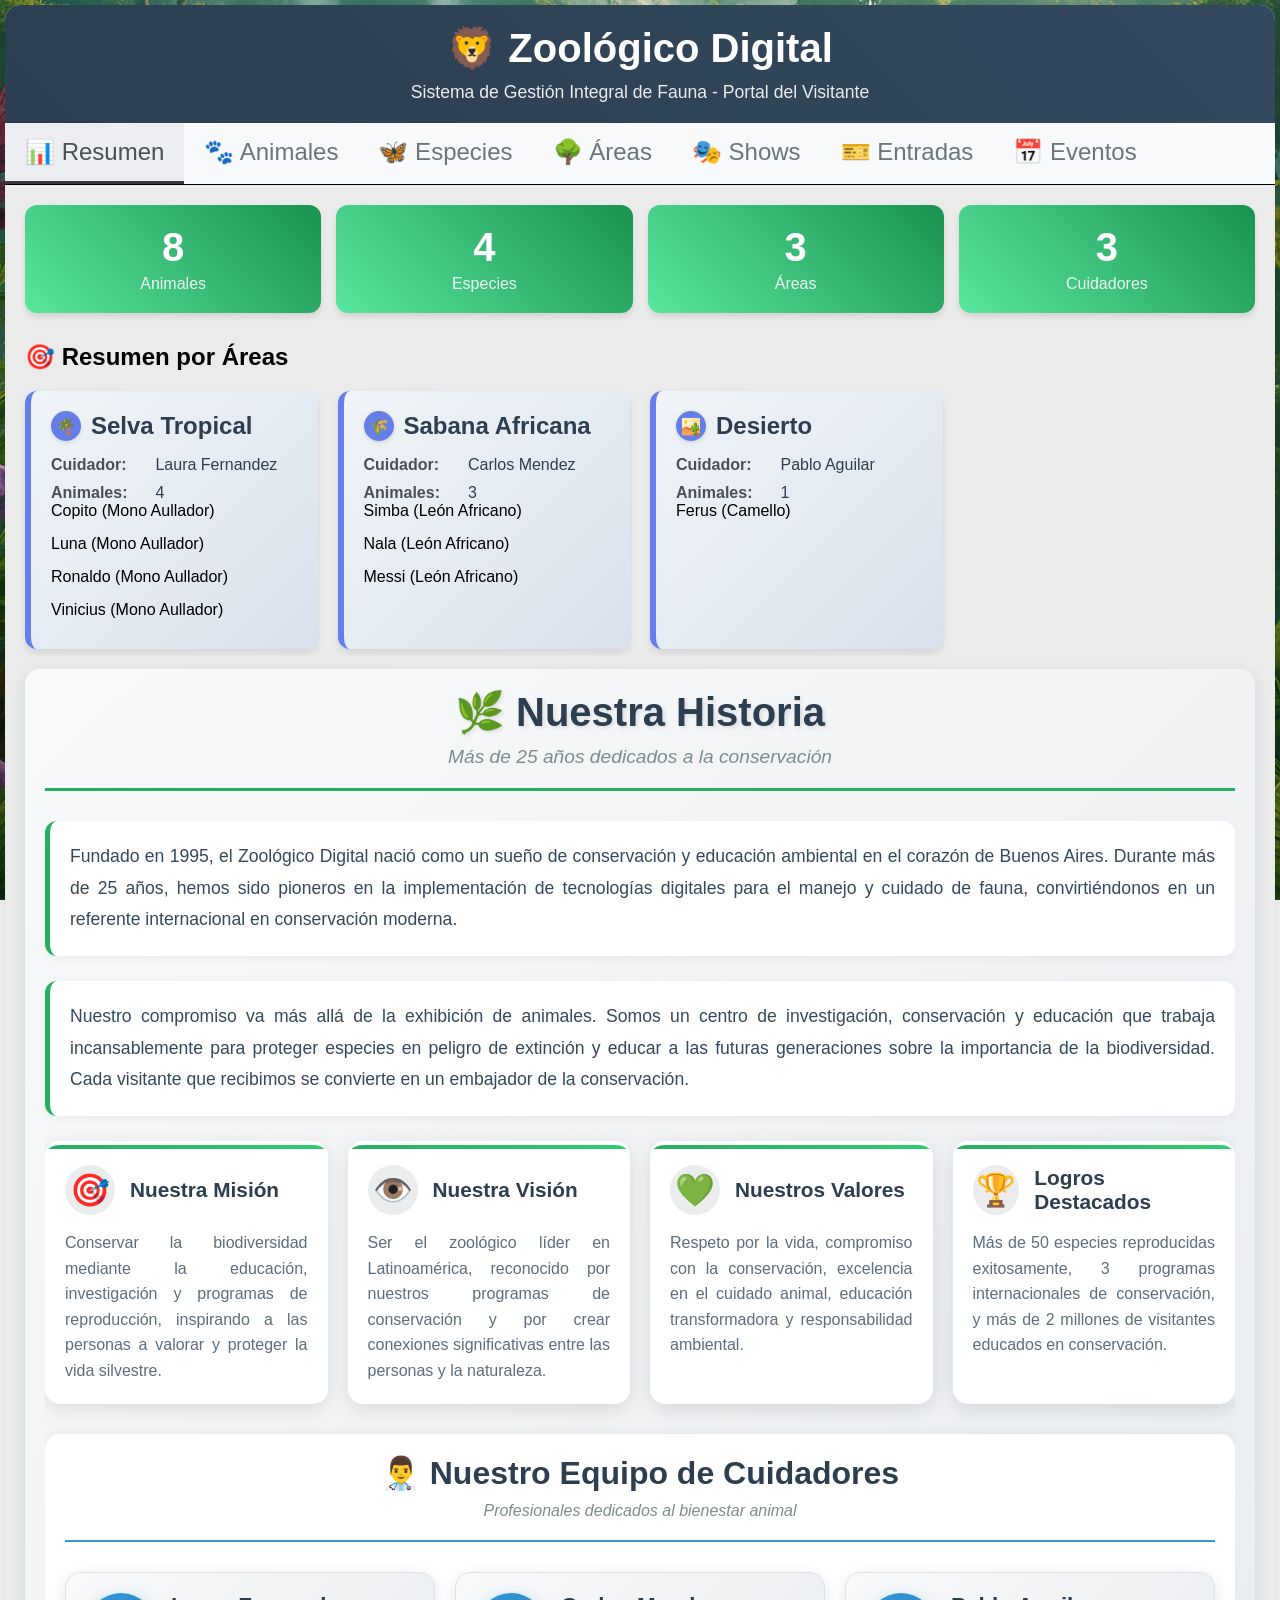
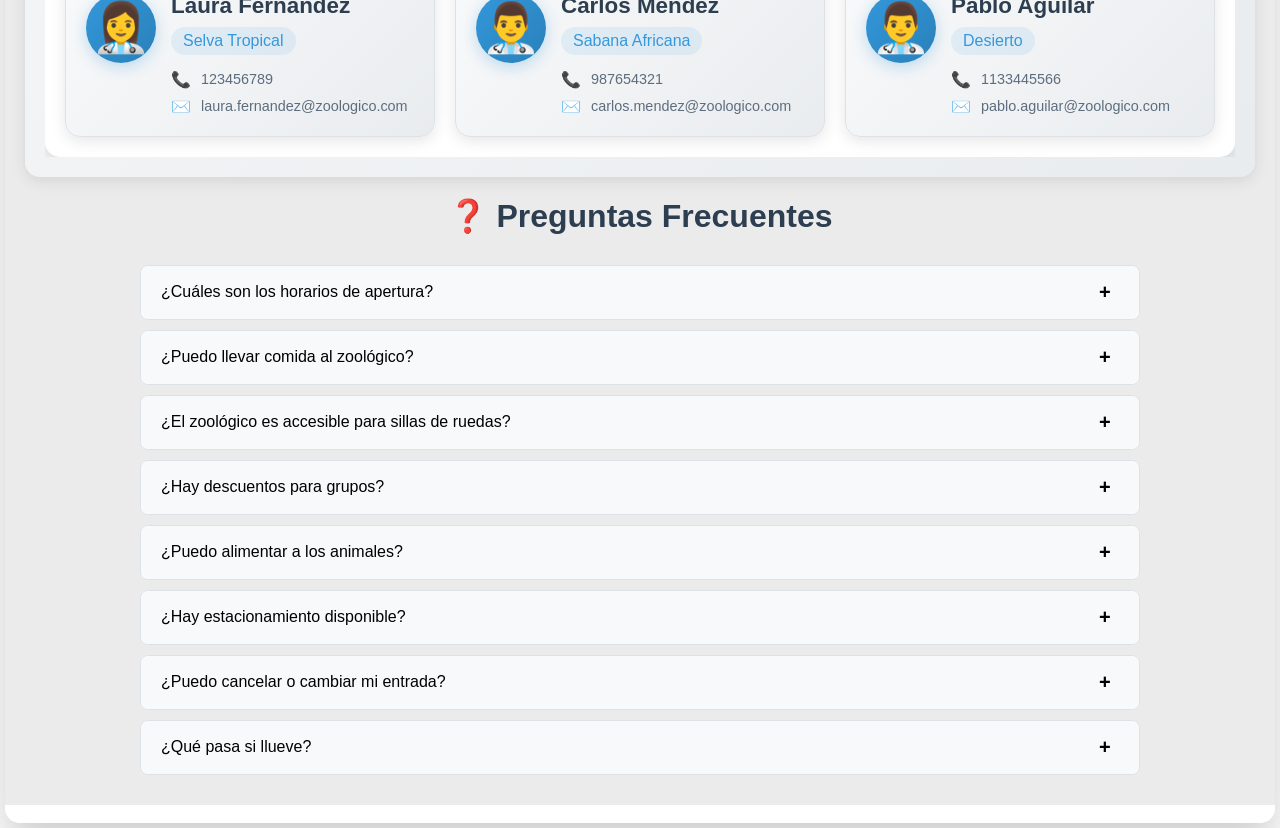
==== commit c1ffd55a: "terminado (?" ====
--- a/index.html
+++ b/index.html
@@ -1,1014 +1,1014 @@
-<!DOCTYPE html>
-<html lang="es">
-<head>
-    <meta charset="UTF-8">
-    <title>Zoológico Digital - Portal Completo</title>
-    <link rel="stylesheet" type="text/css" href="index.css" />
-</head>
-<body>
-    <div class="container">
-        <!-- ================================================================ -->
-        <!-- CABECERA PRINCIPAL -->
-        <!-- ================================================================ -->
-        <div class="header">
-            <h1>🦁 Zoológico Digital</h1>
-            <p>Sistema de Gestión Integral de Fauna - Portal del Visitante</p>
-            
-            <!-- Botones de acceso rápido a funciones principales -->
-
-        </div>
-        
-        <!-- ================================================================ -->
-        <!-- NAVEGACIÓN POR PESTAÑAS -->
-        <!-- ================================================================ -->
-        <div class="nav-tabs">
-            <!-- Pestañas para navegar entre diferentes secciones -->
-            <button class="nav-tab active" onclick="showSection('overview')">📊 Resumen</button>
-            <button class="nav-tab" onclick="showSection('animales')">🐾 Animales</button>
-            <button class="nav-tab" onclick="showSection('especies')">🦋 Especies</button>
-            <button class="nav-tab" onclick="showSection('areas')">🌳 Áreas</button>
-            <button class="nav-tab" onclick="showSection('presentaciones')">🎭 Shows</button>
-            <button class="nav-tab" onclick="showSection('entradas')">🎫 Entradas</button>
-            <button class="nav-tab" onclick="showSection('eventos')">📅 Eventos</button>
-        </div>
-        
-        <div class="content">
-            <!-- Cada sección debe tener un id único -->
-            <div id="overview" class="section active">
-                <!-- Tarjetas con estadísticas principales del zoológico -->
-                <div class="stats">
-                    <div class="stat-card">
-                        <div class="stat-number">8</div>
-                        <div class="stat-label">Animales</div>
-                    </div>
-                    <div class="stat-card">
-                        <div class="stat-number">4</div>
-                        <div class="stat-label">Especies</div>
-                    </div>
-                    <div class="stat-card">
-                        <div class="stat-number">3</div>
-                        <div class="stat-label">Áreas</div>
-                    </div>
-                    <div class="stat-card">
-                        <div class="stat-number">3</div>
-                        <div class="stat-label">Cuidadores</div>
-                    </div>
-                </div>
-                
-                <h2 class="section-title">🎯 Resumen por Áreas</h2>
-                <div class="resumen-areas">
-                    <div class="card">
-                        <h3 class="card-title">
-                            <div class="card-icon">🌴</div>
-                            Selva Tropical
-                        </h3>
-                        <div class="card-info">
-                            <span class="card-label">Cuidador:</span>
-                            <span class="card-value">Laura Fernandez</span>
-                        </div>
-                        <div class="card-info">
-                            <span class="card-label">Animales:</span>
-                            <span class="card-value">4</span>
-                            <ul class="animal-list">
-                                <li>Copito (Mono Aullador)</li>
-                                <li>Luna (Mono Aullador)</li>
-                                <li>Ronaldo (Mono Aullador)</li>
-                                <li>Vinicius (Mono Aullador)</li>
-                            </ul>
-                        </div>
-                    </div>
-                    <div class="card">
-                        <h3 class="card-title">
-                            <div class="card-icon">🌾</div>
-                            Sabana Africana
-                        </h3>
-                        <div class="card-info">
-                            <span class="card-label">Cuidador:</span>
-                            <span class="card-value">Carlos Mendez</span>
-                        </div>
-                        <div class="card-info">
-                            <span class="card-label">Animales:</span>
-                            <span class="card-value">3</span>
-                            <ul class="animal-list">
-                                <li>Simba (León Africano)</li>
-                                <li>Nala (León Africano)</li>
-                                <li>Messi (León Africano)</li>
-                            </ul>
-                        </div>
-                    </div>
-                    <div class="card">
-                        <h3 class="card-title">
-                            <div class="card-icon">🏜️</div>
-                            Desierto
-                        </h3>
-                        <div class="card-info">
-                            <span class="card-label">Cuidador:</span>
-                            <span class="card-value">Pablo Aguilar</span>
-                        </div>
-                        <div class="card-info">
-                            <span class="card-label">Animales:</span>
-                            <span class="card-value">1</span>
-                            <ul class="animal-list">
-                                <li>Ferus (Camello)</li>
-                            </ul>
-                        </div>
-                    </div>
-                </div>
-
-                <!-- Sección de Nuestra Historia -->
-                <div id="historia" class="historia-section">
-                    <div class="historia-header">
-                        <h2 class="historia-title">🌿 Nuestra Historia</h2>
-                        <div class="historia-subtitle">Más de 25 años dedicados a la conservación</div>
-                    </div>
-                    
-                    <!-- Historia y misión del zoológico -->
-                    <div class="historia-content">
-                        <div class="historia-intro">
-                            <div class="historia-text-block">
-                                <p class="historia-paragraph">
-                                    Fundado en 1995, el Zoológico Digital nació como un sueño de conservación y educación ambiental en el corazón de Buenos Aires. 
-                                    Durante más de 25 años, hemos sido pioneros en la implementación de tecnologías digitales para el manejo y cuidado de fauna, 
-                                    convirtiéndonos en un referente internacional en conservación moderna.
-                                </p>
-                            </div>
-                            
-                            <div class="historia-text-block">
-                                <p class="historia-paragraph">
-                                    Nuestro compromiso va más allá de la exhibición de animales. Somos un centro de investigación, conservación y educación 
-                                    que trabaja incansablemente para proteger especies en peligro de extinción y educar a las futuras generaciones sobre 
-                                    la importancia de la biodiversidad. Cada visitante que recibimos se convierte en un embajador de la conservación.
-                                </p>
-                            </div>
-                        </div>
-                        
-                        <!-- Tarjetas con información institucional -->
-                        <div class="historia-grid">
-                            <div class="historia-card mision-card">
-                                <div class="historia-card-header">
-                                    <div class="historia-card-icon">🎯</div>
-                                    <h3 class="historia-card-title">Nuestra Misión</h3>
-                                </div>
-                                <p class="historia-card-text">
-                                    Conservar la biodiversidad mediante la educación, investigación y programas de reproducción, 
-                                    inspirando a las personas a valorar y proteger la vida silvestre.
-                                </p>
-                            </div>
-                            
-                            <div class="historia-card vision-card">
-                                <div class="historia-card-header">
-                                    <div class="historia-card-icon">👁️</div>
-                                    <h3 class="historia-card-title">Nuestra Visión</h3>
-                                </div>
-                                <p class="historia-card-text">
-                                    Ser el zoológico líder en Latinoamérica, reconocido por nuestros programas de conservación 
-                                    y por crear conexiones significativas entre las personas y la naturaleza.
-                                </p>
-                            </div>
-                            
-                            <div class="historia-card valores-card">
-                                <div class="historia-card-header">
-                                    <div class="historia-card-icon">💚</div>
-                                    <h3 class="historia-card-title">Nuestros Valores</h3>
-                                </div>
-                                <p class="historia-card-text">
-                                    Respeto por la vida, compromiso con la conservación, excelencia en el cuidado animal, 
-                                    educación transformadora y responsabilidad ambiental.
-                                </p>
-                            </div>
-                            
-                            <div class="historia-card logros-card">
-                                <div class="historia-card-header">
-                                    <div class="historia-card-icon">🏆</div>
-                                    <h3 class="historia-card-title">Logros Destacados</h3>
-                                </div>
-                                <p class="historia-card-text">
-                                    Más de 50 especies reproducidas exitosamente, 3 programas internacionales de conservación, 
-                                    y más de 2 millones de visitantes educados en conservación.
-                                </p>
-                            </div>
-                        </div>
-                        
-                        <!-- ======================================================== -->
-                        <!-- SUBSECCIÓN CUIDADORES - Equipo profesional -->
-                        <!-- ======================================================== -->
-                        <div class="cuidadores-section">
-                            <div class="cuidadores-header">
-                                <h3 class="cuidadores-title">👨‍⚕️ Nuestro Equipo de Cuidadores</h3>
-                                <p class="cuidadores-subtitle">Profesionales dedicados al bienestar animal</p>
-                            </div>
-                            
-                            <div class="cuidadores-grid">
-                                <div class="cuidador-card">
-                                    <div class="cuidador-avatar">
-                                        <div class="cuidador-icon">👩</div>
-                                    </div>
-                                    <div class="cuidador-info">
-                                        <h4 class="cuidador-name">Laura Fernandez</h4>
-                                        <div class="cuidador-area">Selva Tropical</div>
-                                        <div class="cuidador-contact">
-                                            <div class="contact-item">
-                                                <span class="contact-icon">📞</span>
-                                                <span class="contact-text">123456789</span>
-                                            </div>
-                                            <div class="contact-item">
-                                                <span class="contact-icon">✉️</span>
-                                                <span class="contact-text">laura.fernandez@zoologico.com</span>
-                                            </div>
-                                        </div>
-                                    </div>
-                                </div>
-
-                                <div class="cuidador-card">
-                                    <div class="cuidador-avatar">
-                                        <div class="cuidador-icon">👨‍⚕️</div>
-                                    </div>
-                                    <div class="cuidador-info">
-                                        <h4 class="cuidador-name">Carlos Mendez</h4>
-                                        <div class="cuidador-area">Sabana Africana</div>
-                                        <div class="cuidador-contact">
-                                            <div class="contact-item">
-                                                <span class="contact-icon">📞</span>
-                                                <span class="contact-text">987654321</span>
-                                            </div>
-                                            <div class="contact-item">
-                                                <span class="contact-icon">✉️</span>
-                                                <span class="contact-text">carlos.mendez@zoologico.com</span>
-                                            </div>
-                                        </div>
-                                    </div>
-                                </div>
-
-                                <div class="cuidador-card">
-                                    <div class="cuidador-avatar">
-                                        <div class="cuidador-icon">👨‍⚕️</div>
-                                    </div>
-                                    <div class="cuidador-info">
-                                        <h4 class="cuidador-name">Pablo Aguilar</h4>
-                                        <div class="cuidador-area">Desierto</div>
-                                        <div class="cuidador-contact">
-                                            <div class="contact-item">
-                                                <span class="contact-icon">📞</span>
-                                                <span class="contact-text">1133445566</span>
-                                            </div>
-                                            <div class="contact-item">
-                                                <span class="contact-icon">✉️</span>
-                                                <span class="contact-text">pablo.aguilar@zoologico.com</span>
-                                            </div>
-                                        </div>
-                                    </div>
-                                </div>
-                            </div>
-                        </div>
-                    </div>
-                </div>
-
-                <!-- Sección de Preguntas Frecuentes -->
-                <div id="faq" class="faq-container">
-                    <h2 class="faq-title">❓ Preguntas Frecuentes</h2>
-                    
-                    <!-- Conjunto de preguntas y respuestas más comunes -->
-                    <div class="faq-item">
-                        <div class="faq-question" onclick="toggleFAQ(this)">
-                            <span>¿Cuáles son los horarios de apertura?</span>
-                            <span class="faq-toggle">+</span>
-                        </div>
-                        <div class="faq-answer">
-                            El zoológico está abierto de lunes a viernes de 9:00 a 18:00, fines de semana de 8:30 a 19:00, y feriados de 9:00 a 17:00. La última entrada es una hora antes del cierre.
-                        </div>
-                    </div>
-                    
-                    <div class="faq-item">
-                        <div class="faq-question" onclick="toggleFAQ(this)">
-                            <span>¿Puedo llevar comida al zoológico?</span>
-                            <span class="faq-toggle">+</span>
-                        </div>
-                        <div class="faq-answer">
-                            Sí, puedes traer tu propia comida y bebidas. Contamos con áreas de picnic designadas. No se permite alcohol. También tenemos cafeterías y restaurantes dentro del predio.
-                        </div>
-                    </div>
-                    
-                    <div class="faq-item">
-                        <div class="faq-question" onclick="toggleFAQ(this)">
-                            <span>¿El zoológico es accesible para sillas de ruedas?</span>
-                            <span class="faq-toggle">+</span>
-                        </div>
-                        <div class="faq-answer">
-                            Sí, todas nuestras instalaciones son completamente accesibles. Ofrecemos préstamo gratuito de sillas de ruedas y tenemos baños adaptados en todo el predio.
-                        </div>
-                    </div>
-                    
-                    <div class="faq-item">
-                        <div class="faq-question" onclick="toggleFAQ(this)">
-                            <span>¿Hay descuentos para grupos?</span>
-                            <span class="faq-toggle">+</span>
-                        </div>
-                        <div class="faq-answer">
-                            Ofrecemos 15% de descuento para grupos de 10 o más personas, y 20% para grupos escolares. Es necesario hacer reserva previa con al menos 7 días de anticipación.
-                        </div>
-                    </div>
-                    
-                    <div class="faq-item">
-                        <div class="faq-question" onclick="toggleFAQ(this)">
-                            <span>¿Puedo alimentar a los animales?</span>
-                            <span class="faq-toggle">+</span>
-                        </div>
-                        <div class="faq-answer">
-                            Por la seguridad de los animales y visitantes, está prohibido alimentar a los animales con comida personal. Ofrecemos experiencias supervisadas de alimentación en horarios específicos.
-                        </div>
-                    </div>
-                    
-                    <div class="faq-item">
-                        <div class="faq-question" onclick="toggleFAQ(this)">
-                            <span>¿Hay estacionamiento disponible?</span>
-                            <span class="faq-toggle">+</span>
-                        </div>
-                        <div class="faq-answer">
-                            Sí, contamos con estacionamiento para 200 vehículos por $500 pesos por día. Incluye 5 espacios para personas con discapacidad. El horario es de 8:00 a 20:00.
-                        </div>
-                    </div>
-                    
-                    <div class="faq-item">
-                        <div class="faq-question" onclick="toggleFAQ(this)">
-                            <span>¿Puedo cancelar o cambiar mi entrada?</span>
-                            <span class="faq-toggle">+</span>
-                        </div>
-                        <div class="faq-answer">
-                            Las entradas online se pueden cancelar hasta 24 horas antes de la visita con reembolso completo. Los cambios de fecha se pueden hacer hasta 2 horas antes sin costo adicional.
-                        </div>
-                    </div>
-                    
-                    <div class="faq-item">
-                        <div class="faq-question" onclick="toggleFAQ(this)">
-                            <span>¿Qué pasa si llueve?</span>
-                            <span class="faq-toggle">+</span>
-                        </div>
-                        <div class="faq-answer">
-                            El zoológico permanece abierto durante la lluvia ligera. Muchas exhibiciones tienen áreas cubiertas. En caso de clima severo, algunas actividades al aire libre pueden cancelarse.
-                        </div>
-                    </div>
-                </div>
-            </div>
-            <!-- ============================================================ -->
-            <!-- SECCIÓN ANIMALES - Catálogo completo de animales -->
-            <!-- ============================================================ -->
-            <div id="animales" class="section">
-                 <!-- Buscador dentro de la sección de animales -->
-                 <div class="search-controls">
-                    <div class="search-bar">
-                        <input type="text" id="searchInput" class="search-input" placeholder="Buscar por nombre o especie...">
-                        <button class="search-icon" onclick="filterAnimals()">🔍</button>
-                    </div>
-                </div>
-                <h2 class="section-title">🐾 Nuestros Animales</h2> <br>
-                
-               
-               
-                
-                <ul class="animal-list">
-                    <li class="animal-item" data-name="Copito" data-species="Mono aullador">
-                        <div class="animal-name">
-                            <div class="animal-icon">🐒</div>
-                            Copito
-                        </div>
-                        <div class="animal-content">
-                            <div class="animal-info">
-                                <span class="card-label">Edad:</span>
-                                <span class="card-value">5 años</span>
-                            </div>
-                            <div class="animal-info">
-                                <span class="card-label">Sexo:</span>
-                                <span class="card-value">Macho</span>
-                            </div>
-                            <div class="animal-info">
-                                <span class="card-label">Especie:</span>
-                                <span class="card-value">Mono aullador</span>
-                            </div>
-                            <div class="animal-info">
-                                <span class="card-label">Área:</span>
-                                <span class="card-value">Selva Tropical</span>
-                            </div>
-                        </div>
-                    </li>
-                    <li class="animal-item" data-name="Luna" data-species="Mono aullador">
-                        <div class="animal-name">
-                            <div class="animal-icon">🐒</div>
-                            Luna
-                        </div>
-                        <div class="animal-content">
-                            <div class="animal-info">
-                                <span class="card-label">Edad:</span>
-                                <span class="card-value">4 años</span>
-                            </div>
-                            <div class="animal-info">
-                                <span class="card-label">Sexo:</span>
-                                <span class="card-value">Hembra</span>
-                            </div>
-                            <div class="animal-info">
-                                <span class="card-label">Especie:</span>
-                                <span class="card-value">Mono aullador</span>
-                            </div>
-                            <div class="animal-info">
-                                <span class="card-label">Área:</span>
-                                <span class="card-value">Selva Tropical</span>
-                            </div>
-                        </div>
-                    </li>
-                    <li class="animal-item" data-name="Ronaldo" data-species="Mono aullador">
-                        <div class="animal-name">
-                            <div class="animal-icon">🐒</div>
-                            Ronaldo
-                        </div>
-                        <div class="animal-content">
-                            <div class="animal-info">
-                                <span class="card-label">Edad:</span>
-                                <span class="card-value">3 años</span>
-                            </div>
-                            <div class="animal-info">
-                                <span class="card-label">Sexo:</span>
-                                <span class="card-value">Macho</span>
-                            </div>
-                            <div class="animal-info">
-                                <span class="card-label">Especie:</span>
-                                <span class="card-value">Mono aullador</span>
-                            </div>
-                            <div class="animal-info">
-                                <span class="card-label">Área:</span>
-                                <span class="card-value">Selva Tropical</span>
-                            </div>
-                        </div>
-                    </li>
-                    <li class="animal-item" data-name="Vinicius" data-species="Mono aullador">
-                        <div class="animal-name">
-                            <div class="animal-icon">🐒</div>
-                            Vinicius
-                        </div>
-                        <div class="animal-content">
-                            <div class="animal-info">
-                                <span class="card-label">Edad:</span>
-                                <span class="card-value">2 años</span>
-                            </div>
-                            <div class="animal-info">
-                                <span class="card-label">Sexo:</span>
-                                <span class="card-value">Macho</span>
-                            </div>
-                            <div class="animal-info">
-                                <span class="card-label">Especie:</span>
-                                <span class="card-value">Mono aullador</span>
-                            </div>
-                            <div class="animal-info">
-                                <span class="card-label">Área:</span>
-                                <span class="card-value">Selva Tropical</span>
-                            </div>
-                        </div>
-                    </li>
-                    <li class="animal-item" data-name="Simba" data-species="León Africano">
-                        <div class="animal-name">
-                            <div class="animal-icon">🦁</div>
-                            Simba
-                        </div>
-                        <div class="animal-content">
-                            <div class="animal-info">
-                                <span class="card-label">Edad:</span>
-                                <span class="card-value">7 años</span>
-                            </div>
-                            <div class="animal-info">
-                                <span class="card-label">Sexo:</span>
-                                <span class="card-value">Macho</span>
-                            </div>
-                            <div class="animal-info">
-                                <span class="card-label">Especie:</span>
-                                <span class="card-value">León Africano</span>
-                            </div>
-                            <div class="animal-info">
-                                <span class="card-label">Área:</span>
-                                <span class="card-value">Sabana Africana</span>
-                            </div>
-                        </div>
-                    </li>
-                    <li class="animal-item" data-name="Nala" data-species="León Africano">
-                        <div class="animal-name">
-                            <div class="animal-icon">🦁</div>
-                            Nala
-                        </div>
-                        <div class="animal-content">
-                            <div class="animal-info">
-                                <span class="card-label">Edad:</span>
-                                <span class="card-value">6 años</span>
-                            </div>
-                            <div class="animal-info">
-                                <span class="card-label">Sexo:</span>
-                                <span class="card-value">Hembra</span>
-                            </div>
-                            <div class="animal-info">
-                                <span class="card-label">Especie:</span>
-                                <span class="card-value">León Africano</span>
-                            </div>
-                            <div class="animal-info">
-                                <span class="card-label">Área:</span>
-                                <span class="card-value">Sabana Africana</span>
-                            </div>
-                        </div>
-                    </li>
-                    <li class="animal-item" data-name="Messi" data-species="León Africano">
-                        <div class="animal-name">
-                            <div class="animal-icon">🦁</div>
-                            Messi
-                        </div>
-                        <div class="animal-content">
-                            <div class="animal-info">
-                                <span class="card-label">Edad:</span>
-                                <span class="card-value">5 años</span>
-                            </div>
-                            <div class="animal-info">
-                                <span class="card-label">Sexo:</span>
-                                <span class="card-value">Macho</span>
-                            </div>
-                            <div class="animal-info">
-                                <span class="card-label">Especie:</span>
-                                <span class="card-value">León Africano</span>
-                            </div>
-                            <div class="animal-info">
-                                <span class="card-label">Área:</span>
-                                <span class="card-value">Sabana Africana</span>
-                            </div>
-                        </div>
-                    </li>
-                    <li class="animal-item" data-name="Ferus" data-species="Camello">
-                        <div class="animal-name">
-                            <div class="animal-icon">🐪</div>
-                            Ferus
-                        </div>
-                        <div class="animal-content">
-                            <div class="animal-info">
-                                <span class="card-label">Edad:</span>
-                                <span class="card-value">8 años</span>
-                            </div>
-                            <div class="animal-info">
-                                <span class="card-label">Sexo:</span>
-                                <span class="card-value">Macho</span>
-                            </div>
-                            <div class="animal-info">
-                                <span class="card-label">Especie:</span>
-                                <span class="card-value">Camello</span>
-                            </div>
-                            <div class="animal-info">
-                                <span class="card-label">Área:</span>
-                                <span class="card-value">Desierto</span>
-                            </div>
-                        </div>
-                    </li>
-                </ul>
-            </div>
-            
-            <!-- ============================================================ -->
-            <!-- SECCIÓN ESPECIES - Información sobre especies del zoológico -->
-            <!-- ============================================================ -->
-            <div id="especies" class="section">
-                <!-- Buscador dentro de la sección de especies -->
-                <div class="search-controls">
-                    <div class="search-bar">
-                        <input type="text" id="speciesSearchInput" class="search-input" placeholder="Buscar por nombre de especie...">
-                        <button class="search-icon" onclick="filterSpecies()">🔍</button>
-                    </div>
-                </div>
-                <h2 class="section-title">🦋 Especies en el Zoológico</h2>
-                <br>
-                <div class="cards-grid">
-                    <div class="card especie-card" data-species="Mono Aullador">
-                        <div class="card-title">
-                            <div class="card-icon">🐒</div>
-                            Mono Aullador
-                        </div>
-                        <div class="card-info">
-                            <span class="card-label">Machos:</span>
-                            <span class="card-value">3</span>
-                        </div>
-                        <div class="card-info">
-                            <span class="card-label">Hembras:</span>
-                            <span class="card-value">1</span>
-                        </div>
-                        <div class="card-info">
-                            <span class="card-label">Total:</span>
-                            <span class="card-value">4</span>
-                        </div>
-                        <div class="card-info">
-                            <span class="card-label">Área:</span>
-                            <span class="card-value">Selva Tropical</span>
-                        </div>
-                    </div>
-                    <div class="card especie-card" data-species="León Africano">
-                        <div class="card-title">
-                            <div class="card-icon">🦁</div>
-                            León Africano
-                        </div>
-                        <div class="card-info">
-                            <span class="card-label">Machos:</span>
-                            <span class="card-value">2</span>
-                        </div>
-                        <div class="card-info">
-                            <span class="card-label">Hembras:</span>
-                            <span class="card-value">1</span>
-                        </div>
-                        <div class="card-info">
-                            <span class="card-label">Total:</span>
-                            <span class="card-value">3</span>
-                        </div>
-                        <div class="card-info">
-                            <span class="card-label">Área:</span>
-                            <span class="card-value">Sabana Africana</span>
-                        </div>
-                    </div>
-                    <div class="card especie-card" data-species="Camello">
-                        <div class="card-title">
-                            <div class="card-icon">🐪</div>
-                            Camello
-                        </div>
-                        <div class="card-info">
-                            <span class="card-label">Machos:</span>
-                            <span class="card-value">1</span>
-                        </div>
-                        <div class="card-info">
-                            <span class="card-label">Hembras:</span>
-                            <span class="card-value">0</span>
-                        </div>
-                        <div class="card-info">
-                            <span class="card-label">Total:</span>
-                            <span class="card-value">1</span>
-                        </div>
-                        <div class="card-info">
-                            <span class="card-label">Área:</span>
-                            <span class="card-value">Desierto</span>
-                        </div>
-                    </div>
-                </div>
-            </div>
-            
-            <!-- ============================================================ -->
-            <!-- SECCIÓN ÁREAS - Información sobre hábitats y zonas -->
-            <!-- ============================================================ -->
-            <div id="areas" class="section">
-                   <!-- Buscador dentro de la sección de áreas -->
-                <div class="search-controls">
-                    <div class="search-bar">
-                        <input type="text" id="areaSearchInput" class="search-input" placeholder="Buscar por nombre de área...">
-                        <button class="search-icon" onclick="filterAreas()">🔍</button>
-                    </div>
-                </div>
-                <h2 class="section-title">🌳 Hábitats y Áreas</h2> <br>
-                <div class="cards-grid">
-                    <div class="card area-card" data-area="Selva Tropical">
-                        <div class="card-title">
-                            <div class="card-icon">🌴</div>
-                            Selva Tropical
-                        </div>
-                        <div class="card-info">
-                            <span class="card-label">Cuidador:</span>
-                            <span class="card-value">Laura Fernandez</span>
-                        </div>
-                        <div class="card-info">
-                            <span class="card-label">Animales:</span>
-                            <ul class="animal-list">
-                                <li>Copito (Mono Aullador)</li>
-                                <li>Luna (Mono Aullador)</li>
-                                <li>Ronaldo (Mono Aullador)</li>
-                                <li>Vinicius (Mono Aullador)</li>
-                            </ul>
-                        </div>
-                    </div>
-                    <div class="card area-card" data-area="Sabana Africana">
-                        <div class="card-title">
-                            <div class="card-icon">🌾</div>
-                            Sabana Africana
-                        </div>
-                        <div class="card-info">
-                            <span class="card-label">Cuidador:</span>
-                            <span class="card-value">Carlos Mendez</span>
-                        </div>
-                        <div class="card-info">
-                            <span class="card-label">Animales:</span>
-                            <ul class="animal-list">
-                                <li>Simba (León Africano)</li>
-                                <li>Nala (León Africano)</li>
-                                <li>Messi (León Africano)</li>
-                            </ul>
-                        </div>
-                    </div>
-                    <div class="card area-card" data-area="Desierto">
-                        <div class="card-title">
-                            <div class="card-icon">🏜️</div>
-                            Desierto
-                        </div>
-                        <div class="card-info">
-                            <span class="card-label">Cuidador:</span>
-                            <span class="card-value">Pablo Aguilar</span>
-                        </div>
-                        <div class="card-info">
-                            <span class="card-label">Animales:</span>
-                            <ul class="animal-list">
-                                <li>Ferus (Camello)</li>
-                            </ul>
-                        </div>
-                    </div>
-                </div>
-            </div>
-            
-            <!-- ============================================================ -->
-            <!-- SECCIÓN PRESENTACIONES - Shows y actividades especiales -->
-            <!-- ============================================================ -->
-            <div id="presentaciones" class="section">
-                <h2 style="margin-bottom: 20px; color: #2c3e50;">🎭 Shows y Presentaciones Especiales Del Día</h2>
-                <div class="cards-grid">
-                    <div class="card presentacion-card">
-                        <div class="card-title">
-                            <div class="card-icon">🦁</div>
-                            Show: Charla sobre Grandes Felinos
-                        </div>
-                        <div class="card-info">
-                            <span class="card-label">Duración:</span>
-                            <span class="card-value">45 minutos</span>
-                        </div>
-                        <div class="card-info">
-                            <span class="card-label">Área:</span>
-                            <span class="card-value">Auditorio Principal</span>
-                        </div>
-                        <div class="card-info">
-                            <span class="card-label">Cuidador:</span>
-                            <span class="card-value">Laura Fernandez</span>
-                        </div>
-                    </div>
-                    <div class="card presentacion-card">
-                        <div class="card-title">
-                            <div class="card-icon">🐦</div>
-                            Show: Exhibición de Aves Tropicales
-                        </div>
-                        <div class="card-info">
-                            <span class="card-label">Duración:</span>
-                            <span class="card-value">30 minutos</span>
-                        </div>
-                        <div class="card-info">
-                            <span class="card-label">Área:</span>
-                            <span class="card-value">Área Tropical</span>
-                        </div>
-                        <div class="card-info">
-                            <span class="card-label">Cuidador:</span>
-                            <span class="card-value">Carlos Mendez</span>
-                        </div>
-                    </div>
-                    <div class="card presentacion-card">
-                        <div class="card-title">
-                            <div class="card-icon">🌙</div>
-                            Show: Visita Nocturna
-                        </div>
-                        <div class="card-info">
-                            <span class="card-label">Duración:</span>
-                            <span class="card-value">2 horas</span>
-                        </div>
-                        <div class="card-info">
-                            <span class="card-label">Área:</span>
-                            <span class="card-value">Todo el Zoológico</span>
-                        </div>
-                        <div class="card-info">
-                            <span class="card-label">Cuidador:</span>
-                            <span class="card-value">Pablo Aguilar</span>
-                        </div>
-                    </div>
-                </div>
-            </div>
-            
-            <!-- ============================================================ -->
-            <!-- SECCIÓN ENTRADAS - Precios y tarifas -->
-            <!-- ============================================================ -->
-            <div id="entradas" class="section">
-                <h2 style="margin-bottom: 30px; color: #2c3e50;">🎫 Tarifas y Entradas</h2>
-                
-                <div class="cards-grid">
-                    <!-- Tabla de precios de entradas generales -->
-                    <div class="card">
-                        <div class="card-title">
-                            Valor Entrada General
-                        </div>
-                        <table class="price-table">
-                            <thead>
-                                <tr>
-                                    <th>Categoría</th>
-                                    <th>Precio</th>
-                                </tr>
-                            </thead>
-                            <tbody>
-                                <tr>
-                                    <td>Adultos</td>
-                                    <td>$2,500</td>
-                                </tr>
-                                <tr>
-                                    <td>Niños (3-12 años)</td>
-                                    <td>$1,800</td>
-                                </tr>
-                                <tr>
-                                    <td>Estudiantes</td>
-                                    <td>$2,000</td>
-                                </tr>
-                                <tr>
-                                    <td>Jubilados</td>
-                                    <td>$1,500</td>
-                                </tr>
-                                <tr>
-                                    <td>Menores de 3 años</td>
-                                    <td>Gratis</td>
-                                </tr>
-                            </tbody>
-                        </table>
-                        <br>
-                        <a href="ComprarEntradas.html" class="btn" style="margin-top: 15px;">
-                            Comprar Entradas
-                        </a>
-                    </div>
-                </div>
-
-                <!-- Historial de compras -->
-                <div id="purchaseHistoryContainer" style="margin-top: 30px; text-align: center;">
-                    <h3>📜 Historial de Compras</h3>
-                    <ul id="purchaseHistory" style="list-style: none; padding: 0; background: #f8f9fa; border-radius: 8px; border: 1px solid #e0e0e0; padding: 15px;"></ul>
-                </div>
-            </div>
-            
-            <!-- ================================================================ -->
-            <!-- SECCIÓN HISTORIA/NOSOTROS - Información institucional -->
-            <!-- ================================================================ -->
-            
-            <!-- ================================================================ -->
-            <!-- SECCIÓN FAQ - Preguntas frecuentes fija al final -->
-            <!-- ================================================================ -->
-            
-            <!-- ================================================================ -->
-            <!-- MODALES PARA INTERACCIONES DEL USUARIO -->
-            <!-- ================================================================ -->
-            
-            <!-- Modal para compra de entradas online -->
-            <div id="ticketModal" class="modal">
-                <div class="modal-content">
-                    <div class="modal-header">
-                    </div>
-                    <div class="modal-body">
-                        <form id="ticketForm">
-                            <!-- Selección de fecha de visita -->
-                            <div class="form-group">
-                                <label>Fecha de Visita:</label>
-                                <input type="date" id="visitDate" required>
-                            </div>
-                            
-
-                            <!-- Selección de cantidad de entradas por categoría -->
-                            <div class="form-row">
-                                <div class="form-group">
-                                    <label>Adultos ($2,500):</label>
-                                    <input type="number" id="adults" min="0" value="0" onchange="updateTotal()">
-                                </div>
-                                <div class="form-group">
-                                    <label>Niños ($1,800):</label>
-                                    <input type="number" id="children" min="0" value="0" onchange="updateTotal()">
-                                </div>
-                            </div>
-                            
-
-                            <div class="form-row">
-                                <div class="form-group">
-                                    <label>Adolescentes ($2,000):</label>
-                                    <input type="number" id="students" min="0" value="0" onchange="updateTotal()">
-                                </div>
-                                <div class="form-group">
-                                    <label>Jubilados ($1,500):</label>
-                                    <input type="number" id="seniors" min="0" value="0" onchange="updateTotal()">
-                                </div>
-                            </div>
-                            
-                            <!-- Cálculo automático del total -->
-                            <div class="card" style="background: #f8f9fa; margin: 20px 0; padding: 15px;">
-                                <h4 style="color: #2c3e50;">Total: $<span id="totalPrice">0</span></h4>
-                            </div>
-                            
-                            <!-- Datos del comprador -->
-                            <div class="form-group">
-                                <label>Nombre Completo:</label>
-                                <input type="text" id="customerName" required>
-                            </div>
-                            
-                            <div class="form-group">
-                                <label>Email:</label>
-                                <input type="email" id="customerEmail" required>
-                            </div>
-                            
-                            <div class="form-group">
-                                <label>Teléfono:</label>
-                                <input type="tel" id="customerPhone" required>
-                            </div>
-                            
-                            <!-- Método de pago -->
-                            <div class="form-group">
-                                <label>Método de Pago:</label>
-                                <select id="paymentMethod" required>
-                                    <option value="">Seleccionar</option>
-                                    <option value="tarjeta">Tarjeta de Crédito/Débito</option>
-                                    <option value="efectivo">Efectivo (en taquilla)</option>
-                                </select>
-                            </div>
-                            
-                            <!-- Botón de procesamiento de pago -->
-                            <button type="button" class="btn btn-success" onclick="processPayment()">
-                                💳 Procesar Pago
-                            </button>
-                        </form>
-                    </div>
-                </div>
-            </div>
-
-            <!-- ================================================================ -->
-            <!-- SECCIÓN EVENTOS - Calendario y reservas de eventos -->
-            <!-- ================================================================ -->
-            <div id="eventos" class="section">
-                <h2 class="section-title">📅 Eventos</h2>
-                <div class="calendar-grid">
-                    <!-- Eventos de enero -->
-                    <div class="calendar-day" onclick="showEventDetails('Taller de Fotografía', '2025-01-10', '9:00 AM', 25, 1500)">
-                        <span>10</span>
-                        <span>Ene</span>
-                        <div class="event-dot"></div>
-                    </div>
-                    <div class="calendar-day" onclick="showEventDetails('Caminata Ecológica', '2025-01-15', '7:00 AM', 20, 1000)">
-                        <span>15</span>
-                        <span>Ene</span>
-                        <div class="event-dot"></div>
-                    </div>
-                    <div class="calendar-day" onclick="showEventDetails('Charla sobre Biodiversidad', '2025-01-20', '4:00 PM', 50, 1200)">
-                        <span>20</span>
-                        <span>Ene</span>
-                        <div class="event-dot"></div>
-                    </div>
-                    <div class="calendar-day" onclick="showEventDetails('Observación de Estrellas', '2025-01-25', '8:00 PM', 15, 2000)">
-                        <span>25</span>
-                        <span>Ene</span>
-                        <div class="event-dot"></div>
-                    </div>
-
-                    <!-- Eventos de febrero -->
-                    <div class="calendar-day" onclick="showEventDetails('Taller de Conservación', '2025-02-05', '11:00 AM', 30, 1800)">
-                        <span>5</span>
-                        <span>Feb</span>
-                        <div class="event-dot"></div>
-                    </div>
-                    <div class="calendar-day" onclick="showEventDetails('Safari Fotográfico', '2025-02-10', '6:00 AM', 20, 2500)">
-                        <span>10</span>
-                        <span>Feb</span>
-                        <div class="event-dot"></div>
-                    </div>
-                    <div class="calendar-day" onclick="showEventDetails('Taller de Plantas Nativas', '2025-02-15', '10:00 AM', 30, 1200)">
-                        <span>15</span>
-                        <span>Feb</span>
-                        <div class="event-dot"></div>
-                    </div>
-                    <div class="calendar-day" onclick="showEventDetails('Caminata Nocturna', '2025-02-20', '8:00 PM', 15, 1800)">
-                        <span>20</span>
-                        <span>Feb</span>
-                        <div class="event-dot"></div>
-                    </div>
-                </div>
-
-                <!-- Detalles del evento -->
-                <div id="eventDetails" style="display: none; margin-top: 20px;">
-                    <div class="especie-card">
-                        <div class="card-title">
-                            <div class="card-icon">📅</div>
-                            <span id="eventName"></span>
-                        </div>
-                        <div class="card-info">
-                            <span class="card-label">Fecha:</span>
-                            <span id="eventDate" class="card-value"></span>
-                        </div>
-                        <div class="card-info">
-                            <span class="card-label">Hora:</span>
-                            <span id="eventTime" class="card-value"></span>
-                        </div>
-                        <div class="card-info">
-                            <span class="card-label">Cupo Máximo:</span>
-                            <span id="eventCapacity" class="card-value"></span> personas
-                        </div>
-                        <div class="card-info">
-                            <span class="card-label">Precio por Persona:</span>
-                            <span id="eventPrice" class="card-value"></span>
-                        </div>
-                        <a href="reserva.html" class="btn">Reservar</a>
-                    </div>
-                </div>
-
-                <!-- Historial de reservas -->
-                <div id="reservationHistoryContainer" style="margin-top: 30px; text-align: center;">
-                    <h3>📜 Historial de Reservas</h3>
-                    <ul id="reservationHistory" style="list-style: none; padding: 0; background: #f8f9fa; border-radius: 8px; border: 1px solid #e0e0e0; padding: 15px;"></ul>
-                </div>
-            </div>
-        </div>
-        <br>
-    <!-- SCRIPTS JAVASCRIPT - Funcionalidad interactiva -->
-    <script src="index.js"></script>
-</body>
+<!DOCTYPE html>
+<html lang="es">
+<head>
+    <meta charset="UTF-8">
+    <title>Zoológico Digital - Portal Completo</title>
+    <link rel="stylesheet" type="text/css" href="index.css" />
+</head>
+<body>
+    <div class="container">
+        <!-- ================================================================ -->
+        <!-- CABECERA PRINCIPAL -->
+        <!-- ================================================================ -->
+        <div class="header">
+            <h1>🦁 Zoológico Digital</h1>
+            <p>Sistema de Gestión Integral de Fauna - Portal del Visitante</p>
+            
+            <!-- Botones de acceso rápido a funciones principales -->
+
+        </div>
+        
+        <!-- ================================================================ -->
+        <!-- NAVEGACIÓN POR PESTAÑAS -->
+        <!-- ================================================================ -->
+        <div class="nav-tabs">
+            <!-- Pestañas para navegar entre diferentes secciones -->
+            <button class="nav-tab active" onclick="showSection('overview')">📊 Resumen</button>
+            <button class="nav-tab" onclick="showSection('animales')">🐾 Animales</button>
+            <button class="nav-tab" onclick="showSection('especies')">🦋 Especies</button>
+            <button class="nav-tab" onclick="showSection('areas')">🌳 Áreas</button>
+            <button class="nav-tab" onclick="showSection('presentaciones')">🎭 Shows</button>
+            <button class="nav-tab" onclick="showSection('entradas')">🎫 Entradas</button>
+            <button class="nav-tab" onclick="showSection('eventos')">📅 Eventos</button>
+        </div>
+        
+        <div class="content">
+            <!-- Cada sección debe tener un id único -->
+            <div id="overview" class="section active">
+                <!-- Tarjetas con estadísticas principales del zoológico -->
+                <div class="stats">
+                    <div class="stat-card">
+                        <div class="stat-number">8</div>
+                        <div class="stat-label">Animales</div>
+                    </div>
+                    <div class="stat-card">
+                        <div class="stat-number">4</div>
+                        <div class="stat-label">Especies</div>
+                    </div>
+                    <div class="stat-card">
+                        <div class="stat-number">3</div>
+                        <div class="stat-label">Áreas</div>
+                    </div>
+                    <div class="stat-card">
+                        <div class="stat-number">3</div>
+                        <div class="stat-label">Cuidadores</div>
+                    </div>
+                </div>
+                
+                <h2 class="section-title">🎯 Resumen por Áreas</h2>
+                <div class="resumen-areas">
+                    <div class="card">
+                        <h3 class="card-title">
+                            <div class="card-icon">🌴</div>
+                            Selva Tropical
+                        </h3>
+                        <div class="card-info">
+                            <span class="card-label">Cuidador:</span>
+                            <span class="card-value">Laura Fernandez</span>
+                        </div>
+                        <div class="card-info">
+                            <span class="card-label">Animales:</span>
+                            <span class="card-value">4</span>
+                            <ul class="animal-list">
+                                <li>Copito (Mono Aullador)</li>
+                                <li>Luna (Mono Aullador)</li>
+                                <li>Ronaldo (Mono Aullador)</li>
+                                <li>Vinicius (Mono Aullador)</li>
+                            </ul>
+                        </div>
+                    </div>
+                    <div class="card">
+                        <h3 class="card-title">
+                            <div class="card-icon">🌾</div>
+                            Sabana Africana
+                        </h3>
+                        <div class="card-info">
+                            <span class="card-label">Cuidador:</span>
+                            <span class="card-value">Carlos Mendez</span>
+                        </div>
+                        <div class="card-info">
+                            <span class="card-label">Animales:</span>
+                            <span class="card-value">3</span>
+                            <ul class="animal-list">
+                                <li>Simba (León Africano)</li>
+                                <li>Nala (León Africano)</li>
+                                <li>Messi (León Africano)</li>
+                            </ul>
+                        </div>
+                    </div>
+                    <div class="card">
+                        <h3 class="card-title">
+                            <div class="card-icon">🏜️</div>
+                            Desierto
+                        </h3>
+                        <div class="card-info">
+                            <span class="card-label">Cuidador:</span>
+                            <span class="card-value">Pablo Aguilar</span>
+                        </div>
+                        <div class="card-info">
+                            <span class="card-label">Animales:</span>
+                            <span class="card-value">1</span>
+                            <ul class="animal-list">
+                                <li>Ferus (Camello)</li>
+                            </ul>
+                        </div>
+                    </div>
+                </div>
+
+                <!-- Sección de Nuestra Historia -->
+                <div id="historia" class="historia-section">
+                    <div class="historia-header">
+                        <h2 class="historia-title">🌿 Nuestra Historia</h2>
+                        <div class="historia-subtitle">Más de 25 años dedicados a la conservación</div>
+                    </div>
+                    
+                    <!-- Historia y misión del zoológico -->
+                    <div class="historia-content">
+                        <div class="historia-intro">
+                            <div class="historia-text-block">
+                                <p class="historia-paragraph">
+                                    Fundado en 1995, el Zoológico Digital nació como un sueño de conservación y educación ambiental en el corazón de Buenos Aires. 
+                                    Durante más de 25 años, hemos sido pioneros en la implementación de tecnologías digitales para el manejo y cuidado de fauna, 
+                                    convirtiéndonos en un referente internacional en conservación moderna.
+                                </p>
+                            </div>
+                            
+                            <div class="historia-text-block">
+                                <p class="historia-paragraph">
+                                    Nuestro compromiso va más allá de la exhibición de animales. Somos un centro de investigación, conservación y educación 
+                                    que trabaja incansablemente para proteger especies en peligro de extinción y educar a las futuras generaciones sobre 
+                                    la importancia de la biodiversidad. Cada visitante que recibimos se convierte en un embajador de la conservación.
+                                </p>
+                            </div>
+                        </div>
+                        
+                        <!-- Tarjetas con información institucional -->
+                        <div class="historia-grid">
+                            <div class="historia-card mision-card">
+                                <div class="historia-card-header">
+                                    <div class="historia-card-icon">🎯</div>
+                                    <h3 class="historia-card-title">Nuestra Misión</h3>
+                                </div>
+                                <p class="historia-card-text">
+                                    Conservar la biodiversidad mediante la educación, investigación y programas de reproducción, 
+                                    inspirando a las personas a valorar y proteger la vida silvestre.
+                                </p>
+                            </div>
+                            
+                            <div class="historia-card vision-card">
+                                <div class="historia-card-header">
+                                    <div class="historia-card-icon">👁️</div>
+                                    <h3 class="historia-card-title">Nuestra Visión</h3>
+                                </div>
+                                <p class="historia-card-text">
+                                    Ser el zoológico líder en Latinoamérica, reconocido por nuestros programas de conservación 
+                                    y por crear conexiones significativas entre las personas y la naturaleza.
+                                </p>
+                            </div>
+                            
+                            <div class="historia-card valores-card">
+                                <div class="historia-card-header">
+                                    <div class="historia-card-icon">💚</div>
+                                    <h3 class="historia-card-title">Nuestros Valores</h3>
+                                </div>
+                                <p class="historia-card-text">
+                                    Respeto por la vida, compromiso con la conservación, excelencia en el cuidado animal, 
+                                    educación transformadora y responsabilidad ambiental.
+                                </p>
+                            </div>
+                            
+                            <div class="historia-card logros-card">
+                                <div class="historia-card-header">
+                                    <div class="historia-card-icon">🏆</div>
+                                    <h3 class="historia-card-title">Logros Destacados</h3>
+                                </div>
+                                <p class="historia-card-text">
+                                    Más de 50 especies reproducidas exitosamente, 3 programas internacionales de conservación, 
+                                    y más de 2 millones de visitantes educados en conservación.
+                                </p>
+                            </div>
+                        </div>
+                        
+                        <!-- ======================================================== -->
+                        <!-- SUBSECCIÓN CUIDADORES - Equipo profesional -->
+                        <!-- ======================================================== -->
+                        <div class="cuidadores-section">
+                            <div class="cuidadores-header">
+                                <h3 class="cuidadores-title">👨‍⚕️ Nuestro Equipo de Cuidadores</h3>
+                                <p class="cuidadores-subtitle">Profesionales dedicados al bienestar animal</p>
+                            </div>
+                            
+                            <div class="cuidadores-grid">
+                                <div class="cuidador-card">
+                                    <div class="cuidador-avatar">
+                                        <div class="cuidador-icon">👩‍⚕️</div>
+                                    </div>
+                                    <div class="cuidador-info">
+                                        <h4 class="cuidador-name">Laura Fernandez</h4>
+                                        <div class="cuidador-area">Selva Tropical</div>
+                                        <div class="cuidador-contact">
+                                            <div class="contact-item">
+                                                <span class="contact-icon">📞</span>
+                                                <span class="contact-text">123456789</span>
+                                            </div>
+                                            <div class="contact-item">
+                                                <span class="contact-icon">✉️</span>
+                                                <span class="contact-text">laura.fernandez@zoologico.com</span>
+                                            </div>
+                                        </div>
+                                    </div>
+                                </div>
+
+                                <div class="cuidador-card">
+                                    <div class="cuidador-avatar">
+                                        <div class="cuidador-icon">👨‍⚕️</div>
+                                    </div>
+                                    <div class="cuidador-info">
+                                        <h4 class="cuidador-name">Carlos Mendez</h4>
+                                        <div class="cuidador-area">Sabana Africana</div>
+                                        <div class="cuidador-contact">
+                                            <div class="contact-item">
+                                                <span class="contact-icon">📞</span>
+                                                <span class="contact-text">987654321</span>
+                                            </div>
+                                            <div class="contact-item">
+                                                <span class="contact-icon">✉️</span>
+                                                <span class="contact-text">carlos.mendez@zoologico.com</span>
+                                            </div>
+                                        </div>
+                                    </div>
+                                </div>
+
+                                <div class="cuidador-card">
+                                    <div class="cuidador-avatar">
+                                        <div class="cuidador-icon">👨‍⚕️</div>
+                                    </div>
+                                    <div class="cuidador-info">
+                                        <h4 class="cuidador-name">Pablo Aguilar</h4>
+                                        <div class="cuidador-area">Desierto</div>
+                                        <div class="cuidador-contact">
+                                            <div class="contact-item">
+                                                <span class="contact-icon">📞</span>
+                                                <span class="contact-text">1133445566</span>
+                                            </div>
+                                            <div class="contact-item">
+                                                <span class="contact-icon">✉️</span>
+                                                <span class="contact-text">pablo.aguilar@zoologico.com</span>
+                                            </div>
+                                        </div>
+                                    </div>
+                                </div>
+                            </div>
+                        </div>
+                    </div>
+                </div>
+
+                <!-- Sección de Preguntas Frecuentes -->
+                <div id="faq" class="faq-container">
+                    <h2 class="faq-title">❓ Preguntas Frecuentes</h2>
+                    
+                    <!-- Conjunto de preguntas y respuestas más comunes -->
+                    <div class="faq-item">
+                        <div class="faq-question" onclick="toggleFAQ(this)">
+                            <span>¿Cuáles son los horarios de apertura?</span>
+                            <span class="faq-toggle">+</span>
+                        </div>
+                        <div class="faq-answer">
+                            El zoológico está abierto de lunes a viernes de 9:00 a 18:00, fines de semana de 8:30 a 19:00, y feriados de 9:00 a 17:00. La última entrada es una hora antes del cierre.
+                        </div>
+                    </div>
+                    
+                    <div class="faq-item">
+                        <div class="faq-question" onclick="toggleFAQ(this)">
+                            <span>¿Puedo llevar comida al zoológico?</span>
+                            <span class="faq-toggle">+</span>
+                        </div>
+                        <div class="faq-answer">
+                            Sí, puedes traer tu propia comida y bebidas. Contamos con áreas de picnic designadas. No se permite alcohol. También tenemos cafeterías y restaurantes dentro del predio.
+                        </div>
+                    </div>
+                    
+                    <div class="faq-item">
+                        <div class="faq-question" onclick="toggleFAQ(this)">
+                            <span>¿El zoológico es accesible para sillas de ruedas?</span>
+                            <span class="faq-toggle">+</span>
+                        </div>
+                        <div class="faq-answer">
+                            Sí, todas nuestras instalaciones son completamente accesibles. Ofrecemos préstamo gratuito de sillas de ruedas y tenemos baños adaptados en todo el predio.
+                        </div>
+                    </div>
+                    
+                    <div class="faq-item">
+                        <div class="faq-question" onclick="toggleFAQ(this)">
+                            <span>¿Hay descuentos para grupos?</span>
+                            <span class="faq-toggle">+</span>
+                        </div>
+                        <div class="faq-answer">
+                            Ofrecemos 15% de descuento para grupos de 10 o más personas, y 20% para grupos escolares. Es necesario hacer reserva previa con al menos 7 días de anticipación.
+                        </div>
+                    </div>
+                    
+                    <div class="faq-item">
+                        <div class="faq-question" onclick="toggleFAQ(this)">
+                            <span>¿Puedo alimentar a los animales?</span>
+                            <span class="faq-toggle">+</span>
+                        </div>
+                        <div class="faq-answer">
+                            Por la seguridad de los animales y visitantes, está prohibido alimentar a los animales con comida personal. Ofrecemos experiencias supervisadas de alimentación en horarios específicos.
+                        </div>
+                    </div>
+                    
+                    <div class="faq-item">
+                        <div class="faq-question" onclick="toggleFAQ(this)">
+                            <span>¿Hay estacionamiento disponible?</span>
+                            <span class="faq-toggle">+</span>
+                        </div>
+                        <div class="faq-answer">
+                            Sí, contamos con estacionamiento para 200 vehículos por $500 pesos por día. Incluye 5 espacios para personas con discapacidad. El horario es de 8:00 a 20:00.
+                        </div>
+                    </div>
+                    
+                    <div class="faq-item">
+                        <div class="faq-question" onclick="toggleFAQ(this)">
+                            <span>¿Puedo cancelar o cambiar mi entrada?</span>
+                            <span class="faq-toggle">+</span>
+                        </div>
+                        <div class="faq-answer">
+                            Las entradas online se pueden cancelar hasta 24 horas antes de la visita con reembolso completo. Los cambios de fecha se pueden hacer hasta 2 horas antes sin costo adicional.
+                        </div>
+                    </div>
+                    
+                    <div class="faq-item">
+                        <div class="faq-question" onclick="toggleFAQ(this)">
+                            <span>¿Qué pasa si llueve?</span>
+                            <span class="faq-toggle">+</span>
+                        </div>
+                        <div class="faq-answer">
+                            El zoológico permanece abierto durante la lluvia ligera. Muchas exhibiciones tienen áreas cubiertas. En caso de clima severo, algunas actividades al aire libre pueden cancelarse.
+                        </div>
+                    </div>
+                </div>
+            </div>
+            <!-- ============================================================ -->
+            <!-- SECCIÓN ANIMALES - Catálogo completo de animales -->
+            <!-- ============================================================ -->
+            <div id="animales" class="section">
+                 <!-- Buscador dentro de la sección de animales -->
+                 <div class="search-controls">
+                    <div class="search-bar">
+                        <input type="text" id="searchInput" class="search-input" placeholder="Buscar por nombre o especie...">
+                        <button class="search-icon" onclick="filterAnimals()">🔍</button>
+                    </div>
+                </div>
+                <h2 class="section-title">🐾 Nuestros Animales</h2> <br>
+                
+               
+               
+                
+                <ul class="animal-list">
+                    <li class="animal-item" data-name="Copito" data-species="Mono aullador">
+                        <div class="animal-name">
+                            <div class="animal-icon">🐒</div>
+                            Copito
+                        </div>
+                        <div class="animal-content">
+                            <div class="animal-info">
+                                <span class="card-label">Edad:</span>
+                                <span class="card-value">5 años</span>
+                            </div>
+                            <div class="animal-info">
+                                <span class="card-label">Sexo:</span>
+                                <span class="card-value">Macho</span>
+                            </div>
+                            <div class="animal-info">
+                                <span class="card-label">Especie:</span>
+                                <span class="card-value">Mono aullador</span>
+                            </div>
+                            <div class="animal-info">
+                                <span class="card-label">Área:</span>
+                                <span class="card-value">Selva Tropical</span>
+                            </div>
+                        </div>
+                    </li>
+                    <li class="animal-item" data-name="Luna" data-species="Mono aullador">
+                        <div class="animal-name">
+                            <div class="animal-icon">🐒</div>
+                            Luna
+                        </div>
+                        <div class="animal-content">
+                            <div class="animal-info">
+                                <span class="card-label">Edad:</span>
+                                <span class="card-value">4 años</span>
+                            </div>
+                            <div class="animal-info">
+                                <span class="card-label">Sexo:</span>
+                                <span class="card-value">Hembra</span>
+                            </div>
+                            <div class="animal-info">
+                                <span class="card-label">Especie:</span>
+                                <span class="card-value">Mono aullador</span>
+                            </div>
+                            <div class="animal-info">
+                                <span class="card-label">Área:</span>
+                                <span class="card-value">Selva Tropical</span>
+                            </div>
+                        </div>
+                    </li>
+                    <li class="animal-item" data-name="Ronaldo" data-species="Mono aullador">
+                        <div class="animal-name">
+                            <div class="animal-icon">🐒</div>
+                            Ronaldo
+                        </div>
+                        <div class="animal-content">
+                            <div class="animal-info">
+                                <span class="card-label">Edad:</span>
+                                <span class="card-value">3 años</span>
+                            </div>
+                            <div class="animal-info">
+                                <span class="card-label">Sexo:</span>
+                                <span class="card-value">Macho</span>
+                            </div>
+                            <div class="animal-info">
+                                <span class="card-label">Especie:</span>
+                                <span class="card-value">Mono aullador</span>
+                            </div>
+                            <div class="animal-info">
+                                <span class="card-label">Área:</span>
+                                <span class="card-value">Selva Tropical</span>
+                            </div>
+                        </div>
+                    </li>
+                    <li class="animal-item" data-name="Vinicius" data-species="Mono aullador">
+                        <div class="animal-name">
+                            <div class="animal-icon">🐒</div>
+                            Vinicius
+                        </div>
+                        <div class="animal-content">
+                            <div class="animal-info">
+                                <span class="card-label">Edad:</span>
+                                <span class="card-value">2 años</span>
+                            </div>
+                            <div class="animal-info">
+                                <span class="card-label">Sexo:</span>
+                                <span class="card-value">Macho</span>
+                            </div>
+                            <div class="animal-info">
+                                <span class="card-label">Especie:</span>
+                                <span class="card-value">Mono aullador</span>
+                            </div>
+                            <div class="animal-info">
+                                <span class="card-label">Área:</span>
+                                <span class="card-value">Selva Tropical</span>
+                            </div>
+                        </div>
+                    </li>
+                    <li class="animal-item" data-name="Simba" data-species="León Africano">
+                        <div class="animal-name">
+                            <div class="animal-icon">🦁</div>
+                            Simba
+                        </div>
+                        <div class="animal-content">
+                            <div class="animal-info">
+                                <span class="card-label">Edad:</span>
+                                <span class="card-value">7 años</span>
+                            </div>
+                            <div class="animal-info">
+                                <span class="card-label">Sexo:</span>
+                                <span class="card-value">Macho</span>
+                            </div>
+                            <div class="animal-info">
+                                <span class="card-label">Especie:</span>
+                                <span class="card-value">León Africano</span>
+                            </div>
+                            <div class="animal-info">
+                                <span class="card-label">Área:</span>
+                                <span class="card-value">Sabana Africana</span>
+                            </div>
+                        </div>
+                    </li>
+                    <li class="animal-item" data-name="Nala" data-species="León Africano">
+                        <div class="animal-name">
+                            <div class="animal-icon">🦁</div>
+                            Nala
+                        </div>
+                        <div class="animal-content">
+                            <div class="animal-info">
+                                <span class="card-label">Edad:</span>
+                                <span class="card-value">6 años</span>
+                            </div>
+                            <div class="animal-info">
+                                <span class="card-label">Sexo:</span>
+                                <span class="card-value">Hembra</span>
+                            </div>
+                            <div class="animal-info">
+                                <span class="card-label">Especie:</span>
+                                <span class="card-value">León Africano</span>
+                            </div>
+                            <div class="animal-info">
+                                <span class="card-label">Área:</span>
+                                <span class="card-value">Sabana Africana</span>
+                            </div>
+                        </div>
+                    </li>
+                    <li class="animal-item" data-name="Messi" data-species="León Africano">
+                        <div class="animal-name">
+                            <div class="animal-icon">🦁</div>
+                            Messi
+                        </div>
+                        <div class="animal-content">
+                            <div class="animal-info">
+                                <span class="card-label">Edad:</span>
+                                <span class="card-value">5 años</span>
+                            </div>
+                            <div class="animal-info">
+                                <span class="card-label">Sexo:</span>
+                                <span class="card-value">Macho</span>
+                            </div>
+                            <div class="animal-info">
+                                <span class="card-label">Especie:</span>
+                                <span class="card-value">León Africano</span>
+                            </div>
+                            <div class="animal-info">
+                                <span class="card-label">Área:</span>
+                                <span class="card-value">Sabana Africana</span>
+                            </div>
+                        </div>
+                    </li>
+                    <li class="animal-item" data-name="Ferus" data-species="Camello">
+                        <div class="animal-name">
+                            <div class="animal-icon">🐪</div>
+                            Ferus
+                        </div>
+                        <div class="animal-content">
+                            <div class="animal-info">
+                                <span class="card-label">Edad:</span>
+                                <span class="card-value">8 años</span>
+                            </div>
+                            <div class="animal-info">
+                                <span class="card-label">Sexo:</span>
+                                <span class="card-value">Macho</span>
+                            </div>
+                            <div class="animal-info">
+                                <span class="card-label">Especie:</span>
+                                <span class="card-value">Camello</span>
+                            </div>
+                            <div class="animal-info">
+                                <span class="card-label">Área:</span>
+                                <span class="card-value">Desierto</span>
+                            </div>
+                        </div>
+                    </li>
+                </ul>
+            </div>
+            
+            <!-- ============================================================ -->
+            <!-- SECCIÓN ESPECIES - Información sobre especies del zoológico -->
+            <!-- ============================================================ -->
+            <div id="especies" class="section">
+                <!-- Buscador dentro de la sección de especies -->
+                <div class="search-controls">
+                    <div class="search-bar">
+                        <input type="text" id="speciesSearchInput" class="search-input" placeholder="Buscar por nombre de especie...">
+                        <button class="search-icon" onclick="filterSpecies()">🔍</button>
+                    </div>
+                </div>
+                <h2 class="section-title">🦋 Especies en el Zoológico</h2>
+                <br>
+                <div class="cards-grid">
+                    <div class="card especie-card" data-species="Mono Aullador">
+                        <div class="card-title">
+                            <div class="card-icon">🐒</div>
+                            Mono Aullador
+                        </div>
+                        <div class="card-info">
+                            <span class="card-label">Machos:</span>
+                            <span class="card-value">3</span>
+                        </div>
+                        <div class="card-info">
+                            <span class="card-label">Hembras:</span>
+                            <span class="card-value">1</span>
+                        </div>
+                        <div class="card-info">
+                            <span class="card-label">Total:</span>
+                            <span class="card-value">4</span>
+                        </div>
+                        <div class="card-info">
+                            <span class="card-label">Área:</span>
+                            <span class="card-value">Selva Tropical</span>
+                        </div>
+                    </div>
+                    <div class="card especie-card" data-species="León Africano">
+                        <div class="card-title">
+                            <div class="card-icon">🦁</div>
+                            León Africano
+                        </div>
+                        <div class="card-info">
+                            <span class="card-label">Machos:</span>
+                            <span class="card-value">2</span>
+                        </div>
+                        <div class="card-info">
+                            <span class="card-label">Hembras:</span>
+                            <span class="card-value">1</span>
+                        </div>
+                        <div class="card-info">
+                            <span class="card-label">Total:</span>
+                            <span class="card-value">3</span>
+                        </div>
+                        <div class="card-info">
+                            <span class="card-label">Área:</span>
+                            <span class="card-value">Sabana Africana</span>
+                        </div>
+                    </div>
+                    <div class="card especie-card" data-species="Camello">
+                        <div class="card-title">
+                            <div class="card-icon">🐪</div>
+                            Camello
+                        </div>
+                        <div class="card-info">
+                            <span class="card-label">Machos:</span>
+                            <span class="card-value">1</span>
+                        </div>
+                        <div class="card-info">
+                            <span class="card-label">Hembras:</span>
+                            <span class="card-value">0</span>
+                        </div>
+                        <div class="card-info">
+                            <span class="card-label">Total:</span>
+                            <span class="card-value">1</span>
+                        </div>
+                        <div class="card-info">
+                            <span class="card-label">Área:</span>
+                            <span class="card-value">Desierto</span>
+                        </div>
+                    </div>
+                </div>
+            </div>
+            
+            <!-- ============================================================ -->
+            <!-- SECCIÓN ÁREAS - Información sobre hábitats y zonas -->
+            <!-- ============================================================ -->
+            <div id="areas" class="section">
+                   <!-- Buscador dentro de la sección de áreas -->
+                <div class="search-controls">
+                    <div class="search-bar">
+                        <input type="text" id="areaSearchInput" class="search-input" placeholder="Buscar por nombre de área...">
+                        <button class="search-icon" onclick="filterAreas()">🔍</button>
+                    </div>
+                </div>
+                <h2 class="section-title">🌳 Hábitats y Áreas</h2> <br>
+                <div class="cards-grid">
+                    <div class="card area-card" data-area="Selva Tropical">
+                        <div class="card-title">
+                            <div class="card-icon">🌴</div>
+                            Selva Tropical
+                        </div>
+                        <div class="card-info">
+                            <span class="card-label">Cuidador:</span>
+                            <span class="card-value">Laura Fernandez</span>
+                        </div>
+                        <div class="card-info">
+                            <span class="card-label">Animales:</span>
+                            <ul class="animal-list">
+                                <li>Copito (Mono Aullador)</li>
+                                <li>Luna (Mono Aullador)</li>
+                                <li>Ronaldo (Mono Aullador)</li>
+                                <li>Vinicius (Mono Aullador)</li>
+                            </ul>
+                        </div>
+                    </div>
+                    <div class="card area-card" data-area="Sabana Africana">
+                        <div class="card-title">
+                            <div class="card-icon">🌾</div>
+                            Sabana Africana
+                        </div>
+                        <div class="card-info">
+                            <span class="card-label">Cuidador:</span>
+                            <span class="card-value">Carlos Mendez</span>
+                        </div>
+                        <div class="card-info">
+                            <span class="card-label">Animales:</span>
+                            <ul class="animal-list">
+                                <li>Simba (León Africano)</li>
+                                <li>Nala (León Africano)</li>
+                                <li>Messi (León Africano)</li>
+                            </ul>
+                        </div>
+                    </div>
+                    <div class="card area-card" data-area="Desierto">
+                        <div class="card-title">
+                            <div class="card-icon">🏜️</div>
+                            Desierto
+                        </div>
+                        <div class="card-info">
+                            <span class="card-label">Cuidador:</span>
+                            <span class="card-value">Pablo Aguilar</span>
+                        </div>
+                        <div class="card-info">
+                            <span class="card-label">Animales:</span>
+                            <ul class="animal-list">
+                                <li>Ferus (Camello)</li>
+                            </ul>
+                        </div>
+                    </div>
+                </div>
+            </div>
+            
+            <!-- ============================================================ -->
+            <!-- SECCIÓN PRESENTACIONES - Shows y actividades especiales -->
+            <!-- ============================================================ -->
+            <div id="presentaciones" class="section">
+                <h2 style="margin-bottom: 20px; color: #2c3e50;">🎭 Shows y Presentaciones Especiales Del Día</h2>
+                <div class="cards-grid">
+                    <div class="card presentacion-card">
+                        <div class="card-title">
+                            <div class="card-icon">🦁</div>
+                            Show: Charla sobre Grandes Felinos
+                        </div>
+                        <div class="card-info">
+                            <span class="card-label">Duración:</span>
+                            <span class="card-value">45 minutos</span>
+                        </div>
+                        <div class="card-info">
+                            <span class="card-label">Área:</span>
+                            <span class="card-value">Auditorio Principal</span>
+                        </div>
+                        <div class="card-info">
+                            <span class="card-label">Cuidador:</span>
+                            <span class="card-value">Laura Fernandez</span>
+                        </div>
+                    </div>
+                    <div class="card presentacion-card">
+                        <div class="card-title">
+                            <div class="card-icon">🐦</div>
+                            Show: Exhibición de Aves Tropicales
+                        </div>
+                        <div class="card-info">
+                            <span class="card-label">Duración:</span>
+                            <span class="card-value">30 minutos</span>
+                        </div>
+                        <div class="card-info">
+                            <span class="card-label">Área:</span>
+                            <span class="card-value">Área Tropical</span>
+                        </div>
+                        <div class="card-info">
+                            <span class="card-label">Cuidador:</span>
+                            <span class="card-value">Carlos Mendez</span>
+                        </div>
+                    </div>
+                    <div class="card presentacion-card">
+                        <div class="card-title">
+                            <div class="card-icon">🌙</div>
+                            Show: Visita Nocturna
+                        </div>
+                        <div class="card-info">
+                            <span class="card-label">Duración:</span>
+                            <span class="card-value">2 horas</span>
+                        </div>
+                        <div class="card-info">
+                            <span class="card-label">Área:</span>
+                            <span class="card-value">Todo el Zoológico</span>
+                        </div>
+                        <div class="card-info">
+                            <span class="card-label">Cuidador:</span>
+                            <span class="card-value">Pablo Aguilar</span>
+                        </div>
+                    </div>
+                </div>
+            </div>
+            
+            <!-- ============================================================ -->
+            <!-- SECCIÓN ENTRADAS - Precios y tarifas -->
+            <!-- ============================================================ -->
+            <div id="entradas" class="section">
+                <h2 style="margin-bottom: 30px; color: #2c3e50;">🎫 Tarifas y Entradas</h2>
+                
+                <div class="cards-grid">
+                    <!-- Tabla de precios de entradas generales -->
+                    <div class="card">
+                        <div class="card-title">
+                            Valor Entrada General
+                        </div>
+                        <table class="price-table">
+                            <thead>
+                                <tr>
+                                    <th>Categoría</th>
+                                    <th>Precio</th>
+                                </tr>
+                            </thead>
+                            <tbody>
+                                <tr>
+                                    <td>Adultos</td>
+                                    <td>$2,500</td>
+                                </tr>
+                                <tr>
+                                    <td>Niños (3-12 años)</td>
+                                    <td>$1,800</td>
+                                </tr>
+                                <tr>
+                                    <td>Estudiantes</td>
+                                    <td>$2,000</td>
+                                </tr>
+                                <tr>
+                                    <td>Jubilados</td>
+                                    <td>$1,500</td>
+                                </tr>
+                                <tr>
+                                    <td>Menores de 3 años</td>
+                                    <td>Gratis</td>
+                                </tr>
+                            </tbody>
+                        </table>
+                        <br>
+                        <a href="ComprarEntradas.html" class="btn" style="margin-top: 15px;">
+                            Comprar Entradas
+                        </a>
+                    </div>
+                </div>
+
+                <!-- Historial de compras -->
+                <div id="purchaseHistoryContainer" style="margin-top: 30px; text-align: center;">
+                    <h3>📜 Historial de Compras</h3>
+                    <ul id="purchaseHistory" style="list-style: none; padding: 0; background: #f8f9fa; border-radius: 8px; border: 1px solid #e0e0e0; padding: 15px;"></ul>
+                </div>
+            </div>
+            
+            <!-- ================================================================ -->
+            <!-- SECCIÓN HISTORIA/NOSOTROS - Información institucional -->
+            <!-- ================================================================ -->
+            
+            <!-- ================================================================ -->
+            <!-- SECCIÓN FAQ - Preguntas frecuentes fija al final -->
+            <!-- ================================================================ -->
+            
+            <!-- ================================================================ -->
+            <!-- MODALES PARA INTERACCIONES DEL USUARIO -->
+            <!-- ================================================================ -->
+            
+            <!-- Modal para compra de entradas online -->
+            <div id="ticketModal" class="modal">
+                <div class="modal-content">
+                    <div class="modal-header">
+                    </div>
+                    <div class="modal-body">
+                        <form id="ticketForm">
+                            <!-- Selección de fecha de visita -->
+                            <div class="form-group">
+                                <label>Fecha de Visita:</label>
+                                <input type="date" id="visitDate" required>
+                            </div>
+                            
+
+                            <!-- Selección de cantidad de entradas por categoría -->
+                            <div class="form-row">
+                                <div class="form-group">
+                                    <label>Adultos ($2,500):</label>
+                                    <input type="number" id="adults" min="0" value="0" onchange="updateTotal()">
+                                </div>
+                                <div class="form-group">
+                                    <label>Niños ($1,800):</label>
+                                    <input type="number" id="children" min="0" value="0" onchange="updateTotal()">
+                                </div>
+                            </div>
+                            
+
+                            <div class="form-row">
+                                <div class="form-group">
+                                    <label>Adolescentes ($2,000):</label>
+                                    <input type="number" id="students" min="0" value="0" onchange="updateTotal()">
+                                </div>
+                                <div class="form-group">
+                                    <label>Jubilados ($1,500):</label>
+                                    <input type="number" id="seniors" min="0" value="0" onchange="updateTotal()">
+                                </div>
+                            </div>
+                            
+                            <!-- Cálculo automático del total -->
+                            <div class="card" style="background: #f8f9fa; margin: 20px 0; padding: 15px;">
+                                <h4 style="color: #2c3e50;">Total: $<span id="totalPrice">0</span></h4>
+                            </div>
+                            
+                            <!-- Datos del comprador -->
+                            <div class="form-group">
+                                <label>Nombre Completo:</label>
+                                <input type="text" id="customerName" required>
+                            </div>
+                            
+                            <div class="form-group">
+                                <label>Email:</label>
+                                <input type="email" id="customerEmail" required>
+                            </div>
+                            
+                            <div class="form-group">
+                                <label>Teléfono:</label>
+                                <input type="tel" id="customerPhone" required>
+                            </div>
+                            
+                            <!-- Método de pago -->
+                            <div class="form-group">
+                                <label>Método de Pago:</label>
+                                <select id="paymentMethod" required>
+                                    <option value="">Seleccionar</option>
+                                    <option value="tarjeta">Tarjeta de Crédito/Débito</option>
+                                    <option value="efectivo">Efectivo (en taquilla)</option>
+                                </select>
+                            </div>
+                            
+                            <!-- Botón de procesamiento de pago -->
+                            <button type="button" class="btn btn-success" onclick="processPayment()">
+                                💳 Procesar Pago
+                            </button>
+                        </form>
+                    </div>
+                </div>
+            </div>
+
+            <!-- ================================================================ -->
+            <!-- SECCIÓN EVENTOS - Calendario y reservas de eventos -->
+            <!-- ================================================================ -->
+            <div id="eventos" class="section">
+                <h2 class="section-title">📅 Eventos</h2>
+                <div class="calendar-grid">
+                    <!-- Eventos de enero -->
+                    <div class="calendar-day" onclick="showEventDetails('Taller de Fotografía', '2025-01-10', '9:00 AM', 25, 1500)">
+                        <span>10</span>
+                        <span>Ene</span>
+                        <div class="event-dot"></div>
+                    </div>
+                    <div class="calendar-day" onclick="showEventDetails('Caminata Ecológica', '2025-01-15', '7:00 AM', 20, 1000)">
+                        <span>15</span>
+                        <span>Ene</span>
+                        <div class="event-dot"></div>
+                    </div>
+                    <div class="calendar-day" onclick="showEventDetails('Charla sobre Biodiversidad', '2025-01-20', '4:00 PM', 50, 1200)">
+                        <span>20</span>
+                        <span>Ene</span>
+                        <div class="event-dot"></div>
+                    </div>
+                    <div class="calendar-day" onclick="showEventDetails('Observación de Estrellas', '2025-01-25', '8:00 PM', 15, 2000)">
+                        <span>25</span>
+                        <span>Ene</span>
+                        <div class="event-dot"></div>
+                    </div>
+
+                    <!-- Eventos de febrero -->
+                    <div class="calendar-day" onclick="showEventDetails('Taller de Conservación', '2025-02-05', '11:00 AM', 30, 1800)">
+                        <span>5</span>
+                        <span>Feb</span>
+                        <div class="event-dot"></div>
+                    </div>
+                    <div class="calendar-day" onclick="showEventDetails('Safari Fotográfico', '2025-02-10', '6:00 AM', 20, 2500)">
+                        <span>10</span>
+                        <span>Feb</span>
+                        <div class="event-dot"></div>
+                    </div>
+                    <div class="calendar-day" onclick="showEventDetails('Taller de Plantas Nativas', '2025-02-15', '10:00 AM', 30, 1200)">
+                        <span>15</span>
+                        <span>Feb</span>
+                        <div class="event-dot"></div>
+                    </div>
+                    <div class="calendar-day" onclick="showEventDetails('Caminata Nocturna', '2025-02-20', '8:00 PM', 15, 1800)">
+                        <span>20</span>
+                        <span>Feb</span>
+                        <div class="event-dot"></div>
+                    </div>
+                </div>
+
+                <!-- Detalles del evento -->
+                <div id="eventDetails" style="display: none; margin-top: 20px;">
+                    <div class="especie-card">
+                        <div class="card-title">
+                            <div class="card-icon">📅</div>
+                            <span id="eventName"></span>
+                        </div>
+                        <div class="card-info">
+                            <span class="card-label">Fecha:</span>
+                            <span id="eventDate" class="card-value"></span>
+                        </div>
+                        <div class="card-info">
+                            <span class="card-label">Hora:</span>
+                            <span id="eventTime" class="card-value"></span>
+                        </div>
+                        <div class="card-info">
+                            <span class="card-label">Cupo Máximo:</span>
+                            <span id="eventCapacity" class="card-value"></span> personas
+                        </div>
+                        <div class="card-info">
+                            <span class="card-label">Precio por Persona:</span>
+                            <span id="eventPrice" class="card-value"></span>
+                        </div>
+                        <a href="reserva.html" class="btn">Reservar</a>
+                    </div>
+                </div>
+
+                <!-- Historial de reservas -->
+                <div id="reservationHistoryContainer" style="margin-top: 30px; text-align: center;">
+                    <h3>📜 Historial de Reservas</h3>
+                    <ul id="reservationHistory" style="list-style: none; padding: 0; background: #f8f9fa; border-radius: 8px; border: 1px solid #e0e0e0; padding: 15px;"></ul>
+                </div>
+            </div>
+        </div>
+        <br>
+    <!-- SCRIPTS JAVASCRIPT - Funcionalidad interactiva -->
+    <script src="index.js"></script>
+</body>
 </html>
--- a/index.css
+++ b/index.css
@@ -1,1406 +1,1448 @@
+/* Reset y configuración base */
 * {
-            margin: 0;
-            padding: 0;
-            box-sizing: border-box;
-        }
-        
-        body {
-            font-family: 'Segoe UI', Tahoma, Geneva, Verdana, sans-serif;
-            /* background: url('images/zoo-background.jpg') center center fixed; */
-            background-size: cover;
-            min-height: 100vh;
-            padding: 20px;
-        }
-        
-        /* Overlay para mejorar legibilidad */
-        body::before {
-            content: '';
-            position: fixed;
-            top: 0;
-            left: 0;
-            width: 100%;
-            height: 100%;
-            background: rgba(0, 0, 0, 0.3);
-            z-index: -1;
-            background: url('fondo.png') center center fixed;
-        }
-        
-        .container {
-            max-width: 1400px;
-            margin: 0 auto;
-            background: rgba(255, 255, 255, 0.95);
-            backdrop-filter: blur(10px);
-            border-radius: 15px;
-            overflow: hidden;
-            box-shadow: 0 20px 40px rgba(0,0,0,0.2);
-        }
-        
-        .header {
-            background: linear-gradient(45deg, #2c3e50, #34495e);
-            color: white;
-            padding: 30px;
-            text-align: center;
-        }
-        
-        .header h1 {
-            font-size: 2.5rem;
-            margin-bottom: 10px;
-        }
-        
-        .header p {
-            opacity: 0.9;
-            font-size: 1.1rem;
-        }
-        
-        .quick-actions {
-            display: flex;
-            gap: 15px;
-            justify-content: center;
-            margin-top: 20px;
-            flex-wrap: wrap;
-        }
-        
-        .quick-btn {
-            background: rgba(255,255,255,0.2);
-            color: white;
-            border: none;
-            padding: 12px 24px;
-            border-radius: 25px;
-            cursor: pointer;
-            font-weight: 500;
-            transition: all 0.3s ease;
-            backdrop-filter: blur(10px);
-        }
-        
-        .quick-btn:hover {
-            background: rgba(255,255,255,0.3);
-            transform: translateY(-2px);
-        }
-        
-        .search-controls {
-            padding: 10px 20px;
-            background: #f8f9fa;
-            border-radius: 8px;
-            box-shadow: 0 2px 4px rgba(0, 0, 0, 0.1);
-            margin-bottom: 20px;
-            display: flex;
-            justify-content: center;
-        }
-        
-        .search-bar {
-            display: flex;
-            align-items: center;
-            gap: 10px;
-            width: 100%;
-            max-width: 500px;
-        }
-        
-        .search-input {
-            flex: 1;
-            padding: 12px 15px;
-            border: 2px solid #e0e0e0;
-            border-radius: 8px;
-            font-size: 16px;
-            transition: all 0.3s ease;
-            background: #ffffff;
-            box-shadow: inset 0 1px 3px rgba(0, 0, 0, 0.1);
-        }
-        
-        .search-input:focus {
-            outline: none;
-            border-color: #667eea;
-            box-shadow: 0 0 0 3px rgba(102, 126, 234, 0.2);
-        }
-        
-        .search-input::placeholder {
-            color: #adb5bd;
-            font-style: italic;
-        }
-        
-        .search-icon {
-            background: #667eea;
-            color: white;
-            border: none;
-            padding: 12px;
-            border-radius: 8px;
-            cursor: pointer;
-            font-size: 16px;
-            display: flex;
-            align-items: center;
-            justify-content: center;
-            transition: background 0.3s ease;
-        }
-        
-        .search-icon:hover {
-            background: #5a6fd8;
-        }
-        
-        .filter-select {
-            padding: 12px 15px;
-            border: 2px solid #e0e0e0;
-            border-radius: 8px;
-            background: white;
-            font-size: 16px;
-            cursor: pointer;
-        }
-        
-        /* ================================================================ */
-        /* ESTILOS PARA LA SECCIÓN NUESTRA HISTORIA */
-        /* ================================================================ */
-        
-        .historia-section {
-            margin: 40px 0;
-            padding: 30px;
-            background: linear-gradient(135deg, #f8f9fa 0%, #e9ecef 100%);
-            border-radius: 15px;
-            box-shadow: 0 4px 15px rgba(0, 0, 0, 0.1);
-        }
-        
-        .historia-header {
-            text-align: center;
-            margin-bottom: 40px;
-            padding-bottom: 20px;
-            border-bottom: 3px solid #27ae60;
-        }
-        
-        .historia-title {
-            font-size: 2.5rem;
-            color: #2c3e50;
-            margin-bottom: 10px;
-            font-weight: 700;
-            text-shadow: 2px 2px 4px rgba(0, 0, 0, 0.1);
-        }
-        
-        .historia-subtitle {
-            font-size: 1.2rem;
-            color: #7f8c8d;
-            font-style: italic;
-            font-weight: 300;
-        }
-        
-        .historia-content {
-            max-width: 1200px;
-            margin: 0 auto;
-        }
-        
-        .historia-intro {
-            margin-bottom: 50px;
-        }
-        
-        .historia-text-block {
-            margin-bottom: 25px;
-            padding: 25px;
-            background: white;
-            border-radius: 12px;
-            box-shadow: 0 2px 10px rgba(0, 0, 0, 0.05);
-            border-left: 5px solid #27ae60;
-        }
-        
-        .historia-paragraph {
-            font-size: 1.1rem;
-            line-height: 1.8;
-            color: #34495e;
-            margin: 0;
-            text-align: justify;
-        }
-        
-        .historia-grid {
-            display: grid;
-            grid-template-columns: repeat(auto-fit, minmax(280px, 1fr));
-            gap: 25px;
-            margin-bottom: 50px;
-        }
-        
-        .historia-card {
-            background: white;
-            border-radius: 15px;
-            padding: 25px;
-            box-shadow: 0 5px 20px rgba(0, 0, 0, 0.1);
-            transition: all 0.3s ease;
-            border-top: 4px solid transparent;
-            position: relative;
-            overflow: hidden;
-        }
-        
-        .historia-card::before {
-            content: '';
-            position: absolute;
-            top: 0;
-            left: 0;
-            right: 0;
-            height: 4px;
-            background: linear-gradient(45deg, #27ae60, #2ecc71);
-        }
-        
-        .historia-card:hover {
-            transform: translateY(-5px);
-            box-shadow: 0 8px 25px rgba(0, 0, 0, 0.15);
-        }
-        
-        .mision-card::before {
-            background: linear-gradient(45deg, #3498db, #2980b9);
-        }
-        
-        .vision-card::before {
-            background: linear-gradient(45deg, #9b59b6, #8e44ad);
-        }
-        
-        .valores-card::before {
-            background: linear-gradient(45deg, #27ae60, #2ecc71);
-        }
-        
-        .logros-card::before {
-            background: linear-gradient(45deg, #f39c12, #e67e22);
-        }
-        
-        .historia-card-header {
-            display: flex;
-            align-items: center;
-            margin-bottom: 15px;
-        }
-        
-        .historia-card-icon {
-            font-size: 2rem;
-            margin-right: 15px;
-            width: 50px;
-            height: 50px;
-            display: flex;
-            align-items: center;
-            justify-content: center;
-            background: rgba(52, 73, 94, 0.1);
-            border-radius: 50%;
-        }
-        
-        .historia-card-title {
-            font-size: 1.3rem;
-            color: #2c3e50;
-            margin: 0;
-            font-weight: 600;
-        }
-        
-        .historia-card-text {
-            font-size: 1rem;
-            line-height: 1.6;
-            color: #5d6d7e;
-            margin: 0;
-            text-align: justify;
-        }
-        
-        /* ================================================================ */
-        /* ESTILOS PARA LA SECCIÓN CUIDADORES */
-        /* ================================================================ */
-        
-        .cuidadores-section {
-            margin-top: 50px;
-            padding: 30px;
-            background: white;
-            border-radius: 15px;
-            box-shadow: 0 4px 15px rgba(0, 0, 0, 0.1);
-        }
-        
-        .cuidadores-header {
-            text-align: center;
-            margin-bottom: 40px;
-            padding-bottom: 20px;
-            border-bottom: 2px solid #3498db;
-        }
-        
-        .cuidadores-title {
-            font-size: 2rem;
-            color: #2c3e50;
-            margin-bottom: 10px;
-            font-weight: 600;
-        }
-        
-        .cuidadores-subtitle {
-            font-size: 1rem;
-            color: #7f8c8d;
-            margin: 0;
-            font-style: italic;
-        }
-        
-        .cuidadores-grid {
-            display: grid;
-            grid-template-columns: repeat(auto-fit, minmax(320px, 1fr));
-            gap: 25px;
-        }
-        
-        .cuidador-card {
-            background: linear-gradient(135deg, #f8f9fa 0%, #e9ecef 100%);
-            border-radius: 15px;
-            padding: 25px;
-            box-shadow: 0 4px 15px rgba(0, 0, 0, 0.1);
-            transition: all 0.3s ease;
-            border: 1px solid #dee2e6;
-            display: flex;
-            align-items: flex-start;
-            gap: 20px;
-        }
-        
-        .cuidador-card:hover {
-            transform: translateY(-3px);
-            box-shadow: 0 6px 20px rgba(0, 0, 0, 0.15);
-            background: linear-gradient(135deg, #ffffff 0%, #f8f9fa 100%);
-        }
-        
-        .cuidador-avatar {
-            flex-shrink: 0;
-        }
-        
-        .cuidador-icon {
-            font-size: 3rem;
-            width: 80px;
-            height: 80px;
-            display: flex;
-            align-items: center;
-            justify-content: center;
-            background: linear-gradient(135deg, #3498db, #2980b9);
-            border-radius: 50%;
-            box-shadow: 0 4px 15px rgba(52, 152, 219, 0.3);
-        }
-        
-        .cuidador-info {
-            flex-grow: 1;
-        }
-        
-        .cuidador-name {
-            font-size: 1.4rem;
-            color: #2c3e50;
-            margin: 0 0 8px 0;
-            font-weight: 600;
-        }
-        
-        .cuidador-area {
-            font-size: 1rem;
-            color: #3498db;
-            font-weight: 500;
-            margin-bottom: 15px;
-            padding: 5px 12px;
-            background: rgba(52, 152, 219, 0.1);
-            border-radius: 20px;
-            display: inline-block;
-        }
-        
-        .cuidador-contact {
-            display: flex;
-            flex-direction: column;
-            gap: 8px;
-        }
-        
-        .contact-item {
-            display: flex;
-            align-items: center;
-            gap: 10px;
-            font-size: 0.9rem;
-        }
-        
-        .contact-icon {
-            font-size: 1rem;
-            width: 20px;
-            text-align: center;
-        }
-        
-        .contact-text {
-            color: #5d6d7e;
-            word-break: break-all;
-        }
-        
-        /* ================================================================ */
-        /* RESPONSIVE DESIGN PARA HISTORIA Y CUIDADORES */
-        /* ================================================================ */
-        
-        @media (max-width: 768px) {
-            .historia-section,
-            .cuidadores-section {
-                margin: 20px 0;
-                padding: 20px;
-            }
-            
-            .historia-title {
-                font-size: 2rem;
-            }
-            
-            .historia-grid {
-                grid-template-columns: 1fr;
-                gap: 20px;
-            }
-            
-            .cuidadores-grid {
-                grid-template-columns: 1fr;
-                gap: 20px;
-            }
-            
-            .cuidador-card {
-                flex-direction: column;
-                text-align: center;
-                gap: 15px;
-            }
-            
-            .cuidador-contact {
-                align-items: center;
-            }
-            
-            .historia-paragraph {
-                font-size: 1rem;
-                text-align: left;
-            }
-        }
-        
-        @media (max-width: 480px) {
-            .historia-title {
-                font-size: 1.8rem;
-            }
-            
-            .cuidadores-title {
-                font-size: 1.6rem;
-            }
-            
-            .historia-card {
-                padding: 20px;
-            }
-            
-            .cuidador-card {
-                padding: 20px;
-            }
-            
-            .historia-text {
-                font-size: 1rem;
-            }
-            
-            .historia-title {
-                font-size: 1.8rem;
-            }
-            
-            .historia-subtitle {
-                font-size: 1rem;
-            }
-            
-            .historia-card-title {
-                font-size: 1.1rem;
-            }
-            
-            .cuidador-name {
-                font-size: 1.2rem;
-            }
-        }
-        
-        * {
-            margin: 0;
-            padding: 0;
-            box-sizing: border-box;
-        }
-        
-        body {
-            font-family: 'Segoe UI', Tahoma, Geneva, Verdana, sans-serif;
-            /* background: url('images/zoo-background.jpg') center center fixed; */
-            background-size: cover;
-            min-height: 100vh;
-            padding: 20px;
-        }
-        
-        /* Overlay para mejorar legibilidad */
-        body::before {
-            content: '';
-            position: fixed;
-            top: 0;
-            left: 0;
-            width: 100%;
-            height: 100%;
-            background: rgba(0, 0, 0, 0.3);
-            z-index: -1;
-            background: url('fondo.png') center center fixed;
-        }
-        
-        .container {
-            max-width: 1400px;
-            margin: 0 auto;
-            background: rgba(255, 255, 255, 0.95);
-            backdrop-filter: blur(10px);
-            border-radius: 15px;
-            overflow: hidden;
-            box-shadow: 0 20px 40px rgba(0,0,0,0.2);
-        }
-        
-        .header {
-            background: linear-gradient(45deg, #2c3e50, #34495e);
-            color: white;
-            padding: 30px;
-            text-align: center;
-        }
-        
-        .header h1 {
-            font-size: 2.5rem;
-            margin-bottom: 10px;
-        }
-        
-        .header p {
-            opacity: 0.9;
-            font-size: 1.1rem;
-        }
-        
-        .quick-actions {
-            display: flex;
-            gap: 15px;
-            justify-content: center;
-            margin-top: 20px;
-            flex-wrap: wrap;
-        }
-        
-        .quick-btn {
-            background: rgba(255,255,255,0.2);
-            color: white;
-            border: none;
-            padding: 12px 24px;
-            border-radius: 25px;
-            cursor: pointer;
-            font-weight: 500;
-            transition: all 0.3s ease;
-            backdrop-filter: blur(10px);
-        }
-        
-        .quick-btn:hover {
-            background: rgba(255,255,255,0.3);
-            transform: translateY(-2px);
-        }
-        
-        .search-controls {
-            padding: 10px 20px;
-            background: #f8f9fa;
-            border-radius: 8px;
-            box-shadow: 0 2px 4px rgba(0, 0, 0, 0.1);
-            margin-bottom: 20px;
-            display: flex;
-            justify-content: center;
-        }
-        
-        .search-bar {
-            display: flex;
-            align-items: center;
-            gap: 10px;
-            width: 100%;
-            max-width: 500px;
-        }
-        
-        .search-input {
-            flex: 1;
-            padding: 12px 15px;
-            border: 2px solid #e0e0e0;
-            border-radius: 8px;
-            font-size: 16px;
-            transition: all 0.3s ease;
-            background: #ffffff;
-            box-shadow: inset 0 1px 3px rgba(0, 0, 0, 0.1);
-        }
-        
-        .search-input:focus {
-            outline: none;
-            border-color: #667eea;
-            box-shadow: 0 0 0 3px rgba(102, 126, 234, 0.2);
-        }
-        
-        .search-input::placeholder {
-            color: #adb5bd;
-            font-style: italic;
-        }
-        
-        .search-icon {
-            background: #667eea;
-            color: white;
-            border: none;
-            padding: 12px;
-            border-radius: 8px;
-            cursor: pointer;
-            font-size: 16px;
-            display: flex;
-            align-items: center;
-            justify-content: center;
-            transition: background 0.3s ease;
-        }
-        
-        .search-icon:hover {
-            background: #5a6fd8;
-        }
-        
-        .filter-select {
-            padding: 12px 15px;
-            border: 2px solid #e0e0e0;
-            border-radius: 8px;
-            background: white;
-            font-size: 16px;
-            cursor: pointer;
-        }
-        
-        /* Historia/Nosotros Section */
-        .historia-section {
-            background: rgba(248, 249, 250, 0.95);
-            backdrop-filter: blur(10px);
-            padding: 40px 30px;
-            border-bottom: 1px solid #dee2e6;
-        }
-        
-        .historia-content {
-            max-width: 1200px;
-            margin: 0 auto;
-        }
-        
-        .historia-title {
-            text-align: center;
-            color: #2c3e50;
-            font-size: 2.2rem;
-            margin-bottom: 30px;
-            display: flex;
-            align-items: center;
-            justify-content: center;
-            gap: 15px;
-        }
-        
-        .historia-text {
-            font-size: 1.1rem;
-            line-height: 1.8;
-            color: #495057;
-            margin-bottom: 30px;
-            text-align: justify;
-        }
-        
-        .historia-highlights {
-            display: grid;
-            grid-template-columns: repeat(auto-fit, minmax(300px, 1fr));
-            gap: 20px;
-            margin: 30px 0;
-        }
-        
-        .highlight-card {
-            background: rgba(209, 201, 173, 0.9);
-            padding: 25px;
-            border-radius: 12px;
-            border-left: 4px solid #a6db42ff;
-            box-shadow: 0 4px 6px rgba(0,0,0,0.1);
-        }
-        
-        .highlight-card h4 {
-            color: #369c44ff;
-            margin-bottom: 15px;
-            display: flex;
-            align-items: center;
-            gap: 10px;
-            font-size: 1.2rem;
-        }
-        
-        .nav-tabs {
-            display: flex;
-            background: rgba(248, 249, 250, 0.95);
-            backdrop-filter: blur(10px);
-            border-bottom: 1px solid #000000ff;
-            overflow-x: auto;
-        }
-        
-        .nav-tab {
-            flex: 1;
-            min-width: 120px;
-            padding: 15px 20px;
-            background: none;
-            border: none;
-            cursor: pointer;
-            font-size: 14px;
-            font-weight: 500;
-            color: #6c757d;
-            transition: all 0.3s ease;
-            border-bottom: 3px solid transparent;
-            white-space: nowrap;
-        }
-        
-        .nav-tab:hover {
-            background: rgba(233, 236, 239, 0.8);
-            color: #495057;
-        }
-        
-        .nav-tab.active {
-            color: #495057;
-            border-bottom-color: #3a3a3a;
-            background: rgba(233, 236, 239, 0.8);
-        }
-        
-        .content {
-            padding: 30px;
-            background: rgba(233, 233, 233, 0.9);
-            backdrop-filter: blur(10px);
-        }
-        
-        .section {
-            display: none;
-        }
-        
-        .section.active {
-            display: block;
-        }
-        
-        /* Diseño mejorado para Resumen por Áreas */
-        .resumen-areas {
-            display: grid;
-            grid-template-columns: repeat(auto-fit, minmax(300px, 1fr));
-            gap: 20px;
-            margin-top: 20px;
-            padding: 20px;
-            background: rgba(240, 240, 240, 0.95);
-            border-radius: 12px;
-            box-shadow: 0 4px 6px rgba(0, 0, 0, 0.1);
-        }
-        
-        .resumen-areas .card {
-            display: block;
-            background: linear-gradient(135deg, #f0f4f8, #d9e2ec);
-            border-left: 6px solid #667eea;
-            border-radius: 12px;
-            padding: 20px;
-            box-shadow: 0 4px 8px rgba(0, 0, 0, 0.1);
-            transition: transform 0.3s ease, box-shadow 0.3s ease;
-        }
-        
-        .resumen-areas .card:hover {
-            transform: translateY(-5px);
-            box-shadow: 0 8px 16px rgba(0, 0, 0, 0.15);
-        }
-        
-        .resumen-areas .card-title {
-            display: flex;
-            align-items: center;
-            gap: 10px;
-            font-size: 1.5rem;
-            font-weight: bold;
-            color: #2c3e50;
-            margin-bottom: 15px;
-        }
-        
-        .resumen-areas .card-icon {
-            width: 30px;
-            height: 30px;
-            background: #667eea;
-            border-radius: 50%;
-            display: flex;
-            align-items: center;
-            justify-content: center;
-            color: white;
-            font-size: 1rem;
-            box-shadow: 0 2px 4px rgba(0, 0, 0, 0.1);
-        }
-        
-        .resumen-areas .card-content {
-            flex: 1;
-        }
-        
-        .resumen-areas .card-title {
-            font-size: 1.5rem;
-            font-weight: bold;
-            color: #2c3e50;
-            margin-bottom: 10px;
-        }
-        
-        .resumen-areas .card-info {
-            margin-bottom: 10px;
-        }
-        
-        .resumen-areas .card-label {
-            font-weight: bold;
-            color: #495057;
-            display: inline-block;
-            width: 100px;
-        }
-        
-        .resumen-areas .card-value {
-            color: #2c3e50;
-            font-weight: 500;
-        }
-        
-        .resumen-areas .animal-list {
-            list-style: none;
-            padding: 0;
-            margin-top: 10px;
-        }
-        
-        .resumen-areas .animal-list li {
-            padding: 8px 0;
-            color: #495057;
-            border-bottom: 1px solid #e9ecef;
-        }
-        
-        .resumen-areas .animal-list li:last-child {
-            border-bottom: none;
-        }
-        
-        /* Estilos para información del zoológico */
-        .info-grid {
-            display: grid;
-            grid-template-columns: repeat(auto-fit, minmax(300px, 1fr));
-            gap: 20px;
-            margin-bottom: 30px;
-        }
-        
-        .info-card {
-            background: rgba(248, 249, 250, 0.95);
-            backdrop-filter: blur(10px);
-            padding: 25px;
-            border-radius: 12px;
-            border-left: 4px solid #28a745;
-        }
-        
-        .info-card h3 {
-            color: #2c3e50;
-            margin-bottom: 15px;
-            display: flex;
-            align-items: center;
-            gap: 10px;
-        }
-        
-        .price-table {
-            width: 100%;
-            border-collapse: collapse;
-            margin-top: 15px;
-        }
-        
-        .price-table th,
-        .price-table td {
-            padding: 12px;
-            text-align: left;
-            border-bottom: 1px solid #dee2e6;
-        }
-        
-        .price-table th {
-            background: #667eea;
-            color: white;
-        }
-        
-        .modal {
-            display: none;
-            position: fixed;
-            z-index: 1000;
-            left: 0;
-            top: 0;
-            width: 100%;
-            height: 100%;
-            background-color: rgba(0,0,0,0.5);
-            backdrop-filter: blur(5px);
-        }
-        
-        .modal-content {
-            background-color: rgba(255, 255, 255, 0.98);
-            backdrop-filter: blur(10px);
-            margin: 5% auto;
-            padding: 0;
-            border-radius: 15px;
-            width: 90%;
-            max-width: 600px;
-            max-height: 80vh;
-            overflow-y: auto;
-        }
-        
-        .modal-header {
-            background: linear-gradient(45deg, #667eea, #764ba2);
-            color: white;
-            padding: 20px;
-            border-radius: 15px 15px 0 0;
-        }
-        
-        .modal-body {
-            padding: 30px;
-        }
-        
-        .close {
-            color: white;
-            float: right;
-            font-size: 28px;
-            font-weight: bold;
-            cursor: pointer;
-            opacity: 0.8;
-        }
-        
-        .close:hover {
-            opacity: 1;
-        }
-        
-        /* Formulario de compra */
-        .form-group {
-            margin-bottom: 20px;
-        }
-        
-        .form-group label {
-            display: block;
-            margin-bottom: 8px;
-            font-weight: 600;
-            color: #2c3e50;
-        }
-        
-        .form-group input,
-        .form-group select,
-        .form-group textarea {
-            width: 100%;
-            padding: 12px;
-            border: 2px solid #e0e0e0;
-            border-radius: 8px;
-            font-size: 16px;
-            transition: border-color 0.3s ease;
-        }
-        
-        .form-group input:focus,
-        .form-group select:focus,
-        .form-group textarea:focus {
-            outline: none;
-            border-color: #667eea;
-        }
-        
-        .form-row {
-            display: grid;
-            grid-template-columns: 1fr 1fr;
-            gap: 15px;
-        }
-        
-        /* Estilo mejorado para el botón "Comprar Entradas Online" */
-        .btn {
-            background: #667eea;
-            color: white;
-            border: none;
-            padding: 15px 30px;
-            border-radius: 8px;
-            cursor: pointer;
-            font-size: 16px;
-            font-weight: 600;
-            transition: all 0.3s ease;
-            text-align: center;
-            display: inline-block;
-            box-shadow: 0 4px 6px rgba(0, 0, 0, 0.1);
-            text-decoration: none; /* Eliminar subrayado */
-        }
-        
-        .btn:hover {
-            background: #5a6fd8;
-            transform: translateY(-2px);
-            box-shadow: 0 6px 12px rgba(0, 0, 0, 0.15);
-        }
-        
-        /* Centrar el botón "Comprar Entradas Online" */
-        .btn {
-            display: block;
-            margin: 15px auto; /* Centrar horizontalmente */
-            width: auto;
-            max-width: 200px;
-        }
-        
-        /* Calendar styles */
-        .calendar-grid {
-            display: grid;
-            grid-template-columns: repeat(7, 1fr);
-            gap: 10px;
-            margin-top: 20px;
-        }
-        
-        .calendar-day {
-            aspect-ratio: 1;
-            display: flex;
-            flex-direction: column;
-            justify-content: center;
-            align-items: center;
-            border: 1px solid #dee2e6;
-            border-radius: 8px;
-            cursor: pointer;
-            transition: all 0.3s ease;
-            position: relative;
-        }
-        
-        .calendar-day:hover {
-            background: #f8f9fa;
-        }
-        
-        .calendar-day.has-event {
-            background: #667eea;
-            color: white;
-        }
-        
-        .calendar-day.has-event:hover {
-            background: #5a6fd8;
-        }
-        
-        .event-dot {
-            position: absolute;
-            bottom: 5px;
-            right: 5px;
-            width: 8px;
-            height: 8px;
-            background: #ff6b6b;
-            border-radius: 50%;
-        }
-        
-        /* FAQ Styles - Ahora como sección fija */
-        .faq-section {
-            background: rgba(248, 249, 250, 0.95);
-            backdrop-filter: blur(10px);
-            padding: 40px 30px;
-            margin-top: 20px;
-            border-top: 1px solid #dee2e6;
-        }
-        
-        .faq-title {
-            text-align: center;
-            color: #2c3e50;
-            font-size: 2rem;
-            margin-bottom: 30px;
-            display: flex;
-            align-items: center;
-            justify-content: center;
-            gap: 10px;
-        }
-        
-        .faq-container {
-            max-width: 1000px;
-            margin: 0 auto;
-        }
-        
-        .faq-item {
-            border: 1px solid #dee2e6;
-            border-radius: 8px;
-            margin-bottom: 10px;
-            overflow: hidden;
-            background: rgba(255, 255, 255, 0.9);
-        }
-        
-        .faq-question {
-            background: rgba(248, 249, 250, 0.9);
-            padding: 15px 20px;
-            cursor: pointer;
-            display: flex;
-            justify-content: space-between;
-            align-items: center;
-            transition: background 0.3s ease;
-        }
-        
-        .faq-question:hover {
-            background: rgba(233, 236, 239, 0.9);
-        }
-        
-        .faq-answer {
-            padding: 15px 20px;
-            display: none;
-            border-top: 1px solid #dee2e6;
-        }
-        
-        .faq-answer.active {
-            display: block;
-        }
-        
-        .faq-toggle {
-            font-size: 20px;
-            font-weight: bold;
-            transition: transform 0.3s ease;
-        }
-        
-        .faq-toggle.active {
-            transform: rotate(45deg);
-        }
-        
-        /* Map container */
-        .map-container {
-            height: 300px;
-            border-radius: 8px;
-            overflow: hidden;
-            margin-top: 15px;
-        }
-        
-        .map-placeholder {
-            background: linear-gradient(45deg, #e9ecef, #f8f9fa);
-            height: 100%;
-            display: flex;
-            align-items: center;
-            justify-content: center;
-            color: #6c757d;
-            font-size: 18px;
-        }
-        
-        /* Diseño para las estadísticas principales */
-        .stats {
-            display: grid;
-            grid-template-columns: repeat(auto-fit, minmax(200px, 1fr));
-            gap: 20px;
-            margin-bottom: 30px;
-        }
-        
-        .stat-card {
-            background: linear-gradient(45deg, #59e69f, #1a9250);
-            color: white;
-            padding: 25px;
-            border-radius: 12px;
-            text-align: center;
-            box-shadow: 0 4px 6px rgba(0, 0, 0, 0.1);
-        }
-        
-        .stat-number {
-            font-size: 2.5rem;
-            font-weight: 700;
-            margin-bottom: 5px;
-        }
-        
-        .stat-label {
-            opacity: 0.9;
-            font-size: 1rem;
-        }
-        
-        /* Diseño para la sección de Nuestros Animales */
-        .animal-list {
-            list-style: none;
-            padding: 0;
-            margin: 0;
-            display: grid;
-            grid-template-columns: repeat(auto-fit, minmax(300px, 1fr));
-            gap: 20px;
-        }
-        
-        .animal-item {
-            display: flex;
-            align-items: center;
-            gap: 10px;
-            background: linear-gradient(135deg, #f0f4f8, #d9e2ec);
-            border-left: 6px solid #667eea;
-            border-radius: 12px;
-            padding: 15px;
-            box-shadow: 0 4px 8px rgba(0, 0, 0, 0.1);
-            transition: transform 0.3s ease, box-shadow 0.3s ease;
-        }
-        
-        .animal-item:hover {
-            transform: translateY(-5px);
-            box-shadow: 0 8px 16px rgba(0, 0, 0, 0.15);
-        }
-        
-        .animal-icon {
-            width: 30px;
-            height: 30px;
-            background: #667eea;
-            border-radius: 50%;
-            display: flex;
-            align-items: center;
-            justify-content: center;
-            color: white;
-            font-size: 1rem;
-            box-shadow: 0 2px 4px rgba(0, 0, 0, 0.1);
-        }
-        
-        .animal-content {
-            display: flex;
-            flex-direction: column;
-        }
-        
-        .animal-name {
-            display: flex;
-            align-items: center;
-            gap: 10px;
-            font-size: 1rem;
-            font-weight: bold;
-            color: #2c3e50;
-            margin-bottom: 5px;
-        }
-        
-        /* Nuevos estilos para las cartas de especies */
-        .cards-grid {
-            display: grid;
-            grid-template-columns: repeat(auto-fit, minmax(300px, 1fr));
-            gap: 20px;
-        }
-        
-        .especie-card {
-            background: linear-gradient(135deg, #f0f4f8, #d9e2ec);
-            border-left: 6px solid #667eea;
-            border-radius: 12px;
-            padding: 20px;
-            box-shadow: 0 4px 8px rgba(0, 0, 0, 0.1);
-            transition: transform 0.3s ease, box-shadow 0.3s ease;
-        }
-        
-        .especie-card:hover {
-            transform: translateY(-5px);
-            box-shadow: 0 8px 16px rgba(0, 0, 0, 0.15);
-        }
-        
-        .especie-card .card-title {
-            display: flex;
-            align-items: center;
-            gap: 10px;
-            font-size: 1.5rem;
-            font-weight: bold;
-            color: #2c3e50;
-            margin-bottom: 15px;
-        }
-        
-        .especie-card .card-icon {
-            width: 30px;
-            height: 30px;
-            background: #667eea;
-            border-radius: 50%;
-            display: flex;
-            align-items: center;
-            justify-content: center;
-            color: white;
-            font-size: 1rem;
-            box-shadow: 0 2px 4px rgba(0, 0, 0, 0.1);
-        }
-        
-        .especie-card .card-info {
-            margin-bottom: 10px;
-        }
-        
-        .especie-card .card-label {
-            font-weight: bold;
-            color: #495057;
-            display: inline-block;
-            width: 100px;
-        }
-        
-        .especie-card .card-value {
-            color: #2c3e50;
-            font-weight: 500;
-        }
-        
-        /* Asegurar que las cartas de áreas tengan un diseño consistente con las demás secciones */
-        .area-card {
-            background: linear-gradient(135deg, #f0f4f8, #d9e2ec);
-            border-left: 6px solid #28a745;
-            border-radius: 12px;
-            padding: 20px;
-            box-shadow: 0 4px 8px rgba(0, 0, 0, 0.1);
-            transition: transform 0.3s ease, box-shadow 0.3s ease;
-        }
-        
-        .area-card:hover {
-            transform: translateY(-5px);
-            box-shadow: 0 8px 16px rgba(0, 0, 0, 0.15);
-        }
-        
-        .area-card .card-title {
-            display: flex;
-            align-items: center;
-            gap: 10px;
-            font-size: 1.5rem;
-            font-weight: bold;
-            color: #2c3e50;
-            margin-bottom: 15px;
-        }
-        
-        .area-card .card-icon {
-            width: 30px;
-            height: 30px;
-            background: #28a745;
-            border-radius: 50%;
-            display: flex;
-            align-items: center;
-            justify-content: center;
-            color: white;
-            font-size: 1rem;
-            box-shadow: 0 2px 4px rgba(0, 0, 0, 0.1);
-        }
-        
-        .area-card .card-info {
-            margin-bottom: 10px;
-        }
-        
-        .area-card .card-label {
-            font-weight: bold;
-            color: #495057;
-            display: inline-block;
-            width: 100px;
-        }
-        
-        .area-card .card-value {
-            color: #2c3e50;
-            font-weight: 500;
-        }
-        
-        .area-card .animal-list {
-            list-style: none;
-            padding: 0;
-            margin: 0;
-        }
-        
-        .area-card .animal-list li {
-            padding: 5px 0;
-            color: #495057;
-            border-bottom: 1px solid #e9ecef;
-        }
-        
-        .area-card .animal-list li:last-child {
-            border-bottom: none;
-        }
-        
-        /* Estilos para las tarjetas de presentaciones */
-        .presentacion-card {
-            background: linear-gradient(135deg, #f0f4f8, #d9e2ec);
-            border-left: 6px solid #ff6f61;
-            border-radius: 12px;
-            padding: 20px;
-            box-shadow: 0 4px 8px rgba(0, 0, 0, 0.1);
-            transition: transform 0.3s ease, box-shadow 0.3s ease;
-        }
-        
-        .presentacion-card:hover {
-            transform: translateY(-5px);
-            box-shadow: 0 8px 16px rgba(0, 0, 0, 0.15);
-        }
-        
-        .presentacion-card .card-title {
-            display: flex;
-            align-items: center;
-            gap: 10px;
-            font-size: 1.5rem;
-            font-weight: bold;
-            color: #2c3e50;
-            margin-bottom: 15px;
-        }
-        
-        .presentacion-card .card-icon {
-            width: 30px;
-            height: 30px;
-            background: #ff6f61;
-            border-radius: 50%;
-            display: flex;
-            align-items: center;
-            justify-content: center;
-            color: white;
-            font-size: 1rem;
-            box-shadow: 0 2px 4px rgba(0, 0, 0, 0.1);
-        }
-        
-        .presentacion-card .card-info {
-            margin-bottom: 10px;
-        }
-        
-        .presentacion-card .card-label {
-            font-weight: bold;
-            color: #495057;
-            display: inline-block;
-            width: 100px;
-        }
-        
-        .presentacion-card .card-value {
-            color: #2c3e50;
-            font-weight: 500;
-        }
-        
-        /* Responsive */
-        @media (max-width: 768px) {
-            .nav-tabs {
-                flex-wrap: wrap;
-            }
-            
-            .nav-tab {
-                flex: auto;
-                min-width: auto;
-            }
-            
-            .form-row {
-                grid-template-columns: 1fr;
-            }
-            
-            .calendar-grid {
-                grid-template-columns: repeat(7, 1fr);
-                gap: 5px;
-            }
-            
-            .historia-highlights {
-                grid-template-columns: 1fr;
-            }
-        }+    margin: 0;
+    padding: 0;
+    box-sizing: border-box;
+    max-width: 100%;
+}
+
+body {
+    font-family: 'Segoe UI', Tahoma, Geneva, Verdana, sans-serif;
+    background-size: cover;
+    min-height: 100vh;
+    padding: 5px;
+}
+
+/* Overlay de fondo */
+body::before {
+    content: '';
+    position: fixed;
+    top: 0;
+    left: 0;
+    width: 100%;
+    height: 100%;
+    background: rgba(0, 0, 0, 0.3);
+    z-index: -1;
+    background: url('fondo.png') center center fixed;
+    background-size: cover;
+}
+
+/* CONTENEDOR PRINCIPAL */
+.container {
+    max-width: 1400px;
+    margin: 0 auto;
+    background: rgba(255, 255, 255, 0.95);
+    backdrop-filter: blur(10px);
+    border-radius: 15px;
+    overflow: hidden;
+    box-shadow: 0 20px 40px rgba(0,0,0,0.2);
+    width: 100%;
+}
+
+/* HEADER */
+.header {
+    background: linear-gradient(45deg, #2c3e50, #34495e);
+    color: white;
+    padding: 20px;
+    text-align: center;
+}
+
+.header h1 {
+    font-size: clamp(1.8rem, 4vw, 2.5rem);
+    margin-bottom: 10px;
+}
+
+.header p {
+    opacity: 0.9;
+    font-size: clamp(0.9rem, 2vw, 1.1rem);
+}
+
+/* ACCIONES RÁPIDAS */
+.quick-actions {
+    display: flex;
+    gap: 10px;
+    justify-content: center;
+    margin-top: 20px;
+    flex-wrap: wrap;
+}
+
+.quick-btn {
+    background: rgba(255,255,255,0.2);
+    color: white;
+    border: none;
+    padding: 10px 20px;
+    border-radius: 25px;
+    cursor: pointer;
+    font-weight: 500;
+    transition: all 0.3s ease;
+    backdrop-filter: blur(10px);
+    font-size: clamp(0.8rem, 2vw, 1rem);
+}
+
+.quick-btn:hover {
+    background: rgba(255,255,255,0.3);
+    transform: translateY(-2px);
+}
+
+/* CONTROLES DE BÚSQUEDA */
+.search-controls {
+    padding: 15px;
+    background: #f8f9fa;
+    border-radius: 8px;
+    box-shadow: 0 2px 4px rgba(0, 0, 0, 0.1);
+    margin-bottom: 20px;
+    display: flex;
+    justify-content: center;
+}
+
+.search-bar {
+    display: flex;
+    align-items: center;
+    gap: 10px;
+    width: 100%;
+    max-width: 500px;
+}
+
+.search-input {
+    flex: 1;
+    padding: 12px 15px;
+    border: 2px solid #e0e0e0;
+    border-radius: 8px;
+    font-size: clamp(14px, 2vw, 16px);
+    transition: all 0.3s ease;
+    background: #ffffff;
+    box-shadow: inset 0 1px 3px rgba(0, 0, 0, 0.1);
+}
+
+.search-input:focus {
+    outline: none;
+    border-color: #667eea;
+    box-shadow: 0 0 0 3px rgba(102, 126, 234, 0.2);
+}
+
+.search-input::placeholder {
+    color: #adb5bd;
+    font-style: italic;
+}
+
+.search-icon {
+    background: #667eea;
+    color: white;
+    border: none;
+    padding: 12px;
+    border-radius: 8px;
+    cursor: pointer;
+    font-size: 16px;
+    display: flex;
+    align-items: center;
+    justify-content: center;
+    transition: background 0.3s ease;
+    min-width: 44px;
+    min-height: 44px;
+}
+
+.search-icon:hover {
+    background: #5a6fd8;
+}
+
+.filter-select {
+    padding: 12px 15px;
+    border: 2px solid #e0e0e0;
+    border-radius: 8px;
+    background: white;
+    font-size: clamp(14px, 2vw, 16px);
+    cursor: pointer;
+}
+
+/* SECCIÓN HISTORIA */
+.historia-section {
+    margin: 20px 0;
+    padding: 20px;
+    background: linear-gradient(135deg, #f8f9fa 0%, #e9ecef 100%);
+    border-radius: 15px;
+    box-shadow: 0 4px 15px rgba(0, 0, 0, 0.1);
+}
+
+.historia-header {
+    text-align: center;
+    margin-bottom: 30px;
+    padding-bottom: 20px;
+    border-bottom: 3px solid #27ae60;
+}
+
+.historia-title {
+    font-size: clamp(1.8rem, 5vw, 2.5rem);
+    color: #2c3e50;
+    margin-bottom: 10px;
+    font-weight: 700;
+    text-shadow: 2px 2px 4px rgba(0, 0, 0, 0.1);
+}
+
+.historia-subtitle {
+    font-size: clamp(1rem, 3vw, 1.2rem);
+    color: #7f8c8d;
+    font-style: italic;
+    font-weight: 300;
+}
+
+.historia-content {
+    max-width: 1200px;
+    margin: 0 auto;
+    width: 100%;
+    overflow-x: hidden;
+}
+
+.historia-text-block {
+    margin-bottom: 25px;
+    padding: 20px;
+    background: white;
+    border-radius: 12px;
+    box-shadow: 0 2px 10px rgba(0, 0, 0, 0.05);
+    border-left: 5px solid #27ae60;
+}
+
+.historia-paragraph {
+    font-size: clamp(1rem, 2.5vw, 1.1rem);
+    line-height: 1.8;
+    color: #34495e;
+    margin: 0;
+    text-align: justify;
+}
+
+.historia-grid {
+    display: grid;
+    grid-template-columns: repeat(auto-fit, minmax(280px, 1fr));
+    gap: 20px;
+    margin-bottom: 30px;
+}
+
+.historia-card {
+    background: white;
+    border-radius: 15px;
+    padding: 20px;
+    box-shadow: 0 5px 20px rgba(0, 0, 0, 0.1);
+    transition: all 0.3s ease;
+    border-top: 4px solid transparent;
+    position: relative;
+    overflow: hidden;
+}
+
+.historia-card::before {
+    content: '';
+    position: absolute;
+    top: 0;
+    left: 0;
+    right: 0;
+    height: 4px;
+    background: linear-gradient(45deg, #27ae60, #2ecc71);
+}
+
+.historia-card:hover {
+    transform: translateY(-5px);
+    box-shadow: 0 8px 25px rgba(0, 0, 0, 0.15);
+}
+
+.historia-card-header {
+    display: flex;
+    align-items: center;
+    margin-bottom: 15px;
+}
+
+.historia-card-icon {
+    font-size: clamp(1.5rem, 4vw, 2rem);
+    margin-right: 15px;
+    width: 50px;
+    height: 50px;
+    display: flex;
+    align-items: center;
+    justify-content: center;
+    background: rgba(52, 73, 94, 0.1);
+    border-radius: 50%;
+}
+
+.historia-card-title {
+    font-size: clamp(1.1rem, 3vw, 1.3rem);
+    color: #2c3e50;
+    margin: 0;
+    font-weight: 600;
+}
+
+.historia-card-text {
+    font-size: clamp(0.9rem, 2.5vw, 1rem);
+    line-height: 1.6;
+    color: #5d6d7e;
+    margin: 0;
+    text-align: justify;
+}
+
+/* SECCIÓN CUIDADORES */
+.cuidadores-section {
+    margin-top: 30px;
+    padding: 20px;
+    background: white;
+    border-radius: 15px;
+    box-shadow: 0 4px 15px rgba(0, 0, 0, 0.1);
+}
+
+.cuidadores-header {
+    text-align: center;
+    margin-bottom: 30px;
+    padding-bottom: 20px;
+    border-bottom: 2px solid #3498db;
+}
+
+.cuidadores-title {
+    font-size: clamp(1.5rem, 4vw, 2rem);
+    color: #2c3e50;
+    margin-bottom: 10px;
+    font-weight: 600;
+}
+
+.cuidadores-subtitle {
+    font-size: clamp(0.9rem, 2.5vw, 1rem);
+    color: #7f8c8d;
+    margin: 0;
+    font-style: italic;
+}
+
+.cuidadores-grid {
+    display: grid;
+    grid-template-columns: repeat(auto-fit, minmax(300px, 1fr));
+    gap: 20px;
+}
+
+.cuidador-card {
+    background: linear-gradient(135deg, #f8f9fa 0%, #e9ecef 100%);
+    border-radius: 15px;
+    padding: 20px;
+    box-shadow: 0 4px 15px rgba(0, 0, 0, 0.1);
+    transition: all 0.3s ease;
+    border: 1px solid #dee2e6;
+    display: flex;
+    align-items: flex-start;
+    gap: 15px;
+}
+
+.cuidador-card:hover {
+    transform: translateY(-3px);
+    box-shadow: 0 6px 20px rgba(0, 0, 0, 0.15);
+    background: linear-gradient(135deg, #ffffff 0%, #f8f9fa 100%);
+}
+
+.cuidador-avatar {
+    flex-shrink: 0;
+}
+
+.cuidador-icon {
+    font-size: clamp(2rem, 5vw, 3rem);
+    width: 70px;
+    height: 70px;
+    display: flex;
+    align-items: center;
+    justify-content: center;
+    background: linear-gradient(135deg, #3498db, #2980b9);
+    border-radius: 50%;
+    box-shadow: 0 4px 15px rgba(52, 152, 219, 0.3);
+}
+
+.cuidador-info {
+    flex-grow: 1;
+}
+
+.cuidador-name {
+    font-size: clamp(1.2rem, 3vw, 1.4rem);
+    color: #2c3e50;
+    margin: 0 0 8px 0;
+    font-weight: 600;
+}
+
+.cuidador-area {
+    font-size: clamp(0.9rem, 2.5vw, 1rem);
+    color: #3498db;
+    font-weight: 500;
+    margin-bottom: 15px;
+    padding: 5px 12px;
+    background: rgba(52, 152, 219, 0.1);
+    border-radius: 20px;
+    display: inline-block;
+}
+
+.cuidador-contact {
+    display: flex;
+    flex-direction: column;
+    gap: 8px;
+}
+
+.contact-item {
+    display: flex;
+    align-items: center;
+    gap: 10px;
+    font-size: clamp(0.8rem, 2vw, 0.9rem);
+}
+
+.contact-icon {
+    font-size: 1rem;
+    width: 20px;
+    text-align: center;
+}
+
+.contact-text {
+    color: #5d6d7e;
+    word-break: break-word;
+}
+
+/* NAVEGACIÓN CON TABS */
+.nav-tabs {
+    display: flex;
+    flex-direction: row;
+    background: rgba(248, 249, 250, 0.95);
+    backdrop-filter: blur(10px);
+    border-bottom: 1px solid #000000ff;
+    overflow-x: auto;
+    -webkit-overflow-scrolling: touch;
+    text-align: center;
+}
+
+.nav-tab {
+    flex: none;
+    min-width: 120px;
+    padding: 15px 20px;
+    background: none;
+    border: none;
+    cursor: pointer;
+    font-size: 1.5rem;
+    font-weight: 500;
+    color: #6c757d;
+    transition: all 0.3s ease;
+    border-bottom: 3px solid transparent;
+    white-space: nowrap;
+
+}
+
+.nav-tab:hover {
+    background: rgba(233, 236, 239, 0.8);
+    color: #495057;
+}
+
+.nav-tab.active {
+    color: #495057;
+    border-bottom-color: #3a3a3a;
+    background: rgba(233, 236, 239, 0.8);
+}
+
+/* CONTENIDO */
+.content {
+    padding: 20px;
+    background: rgba(233, 233, 233, 0.9);
+    backdrop-filter: blur(10px);
+    width: 100%;
+    overflow-x: hidden;
+}
+
+.section {
+    display: none;
+}
+
+.section.active {
+    display: block;
+}
+
+/* GRIDS GENERALES */
+.cards-grid,
+.resumen-areas,
+.info-grid {
+    display: grid;
+    grid-template-columns: repeat(auto-fill, minmax(280px, 1fr));
+    gap: 20px;
+    margin-top: 20px;
+}
+
+/* TARJETAS GENERALES */
+.card,
+.especie-card,
+.area-card,
+.presentacion-card,
+.info-card,
+.highlight-card {
+    background: linear-gradient(135deg, #f0f4f8, #d9e2ec);
+    border-left: 6px solid #667eea;
+    border-radius: 12px;
+    padding: 20px;
+    box-shadow: 0 4px 8px rgba(0, 0, 0, 0.1);
+    transition: transform 0.3s ease, box-shadow 0.3s ease;
+}
+
+.card:hover,
+.especie-card:hover,
+.area-card:hover,
+.presentacion-card:hover {
+    transform: translateY(-5px);
+    box-shadow: 0 8px 16px rgba(0, 0, 0, 0.15);
+}
+
+.card-title {
+    display: flex;
+    align-items: center;
+    gap: 10px;
+    font-size: clamp(1.2rem, 3vw, 1.5rem);
+    font-weight: bold;
+    color: #2c3e50;
+    margin-bottom: 15px;
+}
+
+.card-icon {
+    width: 30px;
+    height: 30px;
+    background: #667eea;
+    border-radius: 50%;
+    display: flex;
+    align-items: center;
+    justify-content: center;
+    color: white;
+    font-size: 1rem;
+    box-shadow: 0 2px 4px rgba(0, 0, 0, 0.1);
+}
+
+.card-info {
+    margin-bottom: 10px;
+}
+
+.card-label {
+    font-weight: bold;
+    color: #495057;
+    display: inline-block;
+    width: 100px;
+    font-size: clamp(0.9rem, 2vw, 1rem);
+}
+
+.card-value {
+    color: #2c3e50;
+    font-weight: 500;
+    font-size: clamp(0.9rem, 2vw, 1rem);
+}
+
+/* ESTADÍSTICAS */
+.stats {
+    display: grid;
+    grid-template-columns: repeat(auto-fit, minmax(150px, 1fr));
+    gap: 15px;
+    margin-bottom: 30px;
+}
+
+.stat-card {
+    background: linear-gradient(45deg, #59e69f, #1a9250);
+    color: white;
+    padding: 20px;
+    border-radius: 12px;
+    text-align: center;
+    box-shadow: 0 4px 6px rgba(0, 0, 0, 0.1);
+}
+
+.stat-number {
+    font-size: clamp(1.8rem, 5vw, 2.5rem);
+    font-weight: 700;
+    margin-bottom: 5px;
+}
+
+.stat-label {
+    opacity: 0.9;
+    font-size: clamp(0.8rem, 2vw, 1rem);
+}
+
+/* LISTAS DE ANIMALES */
+.animal-list {
+    list-style: none;
+    padding: 0;
+    margin: 0;
+    display: grid;
+    grid-template-columns: repeat(auto-fit, minmax(250px, 1fr));
+    gap: 15px;
+}
+
+.animal-item {
+    display: flex;
+    align-items: center;
+    gap: 10px;
+    background: linear-gradient(135deg, #f0f4f8, #d9e2ec);
+    border-left: 6px solid #667eea;
+    border-radius: 12px;
+    padding: 15px;
+    box-shadow: 0 4px 8px rgba(0, 0, 0, 0.1);
+    transition: transform 0.3s ease, box-shadow 0.3s ease;
+}
+
+.animal-item:hover {
+    transform: translateY(-5px);
+    box-shadow: 0 8px 16px rgba(0, 0, 0, 0.15);
+}
+
+.animal-icon {
+    width: 30px;
+    height: 30px;
+    background: #667eea;
+    border-radius: 50%;
+    display: flex;
+    align-items: center;
+    justify-content: center;
+    color: white;
+    font-size: 1rem;
+    box-shadow: 0 2px 4px rgba(0, 0, 0, 0.1);
+}
+
+.animal-name {
+    font-size: clamp(0.9rem, 2vw, 1rem);
+    font-weight: bold;
+    color: #2c3e50;
+}
+
+/* COLORES ESPECÍFICOS PARA DIFERENTES TARJETAS */
+.area-card {
+    border-left-color: #28a745;
+}
+
+.area-card .card-icon {
+    background: #28a745;
+}
+
+.presentacion-card {
+    border-left-color: #ff6f61;
+}
+
+.presentacion-card .card-icon {
+    background: #ff6f61;
+}
+
+/* TABLA DE PRECIOS */
+.price-table {
+    width: 100%;
+    border-collapse: collapse;
+    margin-top: 15px;
+    font-size: clamp(0.9rem, 2vw, 1rem);
+}
+
+.price-table th,
+.price-table td {
+    padding: 12px 8px;
+    text-align: left;
+    border-bottom: 1px solid #dee2e6;
+}
+
+.price-table th {
+    background: #667eea;
+    color: white;
+}
+
+/* BOTONES */
+.btn {
+    background: #667eea;
+    color: white;
+    border: none;
+    padding: 15px 30px;
+    border-radius: 8px;
+    cursor: pointer;
+    font-size: clamp(14px, 2vw, 16px);
+    font-weight: 600;
+    transition: all 0.3s ease;
+    text-align: center;
+    display: inline-block;
+    box-shadow: 0 4px 6px rgba(0, 0, 0, 0.1);
+    text-decoration: none;
+    margin: 10px auto;
+    width: auto;
+    max-width: 200px;
+}
+
+.btn:hover {
+    background: #5a6fd8;
+    transform: translateY(-2px);
+    box-shadow: 0 6px 12px rgba(0, 0, 0, 0.15);
+}
+
+/* MODAL */
+.modal {
+    display: none;
+    position: fixed;
+    z-index: 1000;
+    left: 0;
+    top: 0;
+    width: 100%;
+    height: 100%;
+    background-color: rgba(0,0,0,0.5);
+    backdrop-filter: blur(5px);
+}
+
+.modal-content {
+    background-color: rgba(255, 255, 255, 0.98);
+    backdrop-filter: blur(10px);
+    margin: 5% auto;
+    padding: 0;
+    border-radius: 15px;
+    width: 90%;
+    max-width: 600px;
+    max-height: 80vh;
+    overflow-y: auto;
+}
+
+.modal-header {
+    background: linear-gradient(45deg, #667eea, #764ba2);
+    color: white;
+    padding: 20px;
+    border-radius: 15px 15px 0 0;
+}
+
+.modal-body {
+    padding: 20px;
+}
+
+.close {
+    color: white;
+    float: right;
+    font-size: 28px;
+    font-weight: bold;
+    cursor: pointer;
+    opacity: 0.8;
+}
+
+.close:hover {
+    opacity: 1;
+}
+
+/* FORMULARIOS */
+.form-group {
+    margin-bottom: 20px;
+}
+
+.form-group label {
+    display: block;
+    margin-bottom: 8px;
+    font-weight: 600;
+    color: #2c3e50;
+    font-size: clamp(0.9rem, 2vw, 1rem);
+}
+
+.form-group input,
+.form-group select,
+.form-group textarea {
+    width: 100%;
+    padding: 12px;
+    border: 2px solid #e0e0e0;
+    border-radius: 8px;
+    font-size: clamp(14px, 2vw, 16px);
+    transition: border-color 0.3s ease;
+}
+
+.form-group input:focus,
+.form-group select:focus,
+.form-group textarea:focus {
+    outline: none;
+    border-color: #667eea;
+}
+
+.form-row {
+    display: grid;
+    grid-template-columns: repeat(auto-fit, minmax(200px, 1fr));
+    gap: 15px;
+}
+
+/* CALENDARIO */
+.calendar-grid {
+    display: grid;
+    grid-template-columns: repeat(7, 1fr);
+    gap: 5px;
+    margin-top: 20px;
+}
+
+.calendar-day {
+    aspect-ratio: 1;
+    display: flex;
+    flex-direction: column;
+    justify-content: center;
+    align-items: center;
+    border: 1px solid #dee2e6;
+    border-radius: 8px;
+    cursor: pointer;
+    transition: all 0.3s ease;
+    position: relative;
+    font-size: clamp(0.8rem, 2vw, 1rem);
+    min-height: 40px;
+}
+
+.calendar-day:hover {
+    background: #f8f9fa;
+}
+
+.calendar-day.has-event {
+    background: #667eea;
+    color: white;
+}
+
+.calendar-day.has-event:hover {
+    background: #5a6fd8;
+}
+
+.event-dot {
+    position: absolute;
+    bottom: 5px;
+    right: 5px;
+    width: 8px;
+    height: 8px;
+    background: #ff6b6b;
+    border-radius: 50%;
+}
+
+/* FAQ SECTION */
+.faq-section {
+    background: rgba(248, 249, 250, 0.95);
+    backdrop-filter: blur(10px);
+    padding: 30px 20px;
+    margin-top: 20px;
+    border-top: 1px solid #dee2e6;
+}
+
+.faq-title {
+    text-align: center;
+    color: #2c3e50;
+    font-size: clamp(1.5rem, 4vw, 2rem);
+    margin-bottom: 30px;
+    display: flex;
+    align-items: center;
+    justify-content: center;
+    gap: 10px;
+}
+
+.faq-container {
+    max-width: 1000px;
+    margin: 0 auto;
+    width: 100%;
+    overflow-x: hidden;
+}
+
+.faq-item {
+    border: 1px solid #dee2e6;
+    border-radius: 8px;
+    margin-bottom: 10px;
+    overflow: hidden;
+    background: rgba(255, 255, 255, 0.9);
+}
+
+.faq-question {
+    background: rgba(248, 249, 250, 0.9);
+    padding: 15px 20px;
+    cursor: pointer;
+    display: flex;
+    justify-content: space-between;
+    align-items: center;
+    transition: background 0.3s ease;
+    font-size: clamp(0.9rem, 2vw, 1rem);
+}
+
+.faq-question:hover {
+    background: rgba(233, 236, 239, 0.9);
+}
+
+.faq-answer {
+    padding: 15px 20px;
+    display: none;
+    border-top: 1px solid #dee2e6;
+    font-size: clamp(0.9rem, 2vw, 1rem);
+}
+
+.faq-answer.active {
+    display: block;
+}
+
+.faq-toggle {
+    font-size: 20px;
+    font-weight: bold;
+    transition: transform 0.3s ease;
+    min-width: 20px;
+}
+
+.faq-toggle.active {
+    transform: rotate(45deg);
+}
+
+/* MAPA */
+.map-container {
+    height: 250px;
+    border-radius: 8px;
+    overflow: hidden;
+    margin-top: 15px;
+}
+
+.map-placeholder {
+    background: linear-gradient(45deg, #e9ecef, #f8f9fa);
+    height: 100%;
+    display: flex;
+    align-items: center;
+    justify-content: center;
+    color: #6c757d;
+    font-size: clamp(16px, 3vw, 18px);
+}
+
+/* HIGHLIGHTS */
+.historia-highlights {
+    display: grid;
+    grid-template-columns: repeat(auto-fit, minmax(250px, 1fr));
+    gap: 20px;
+    margin: 30px 0;
+}
+
+/* ============================================================ */
+/* RESPONSIVE BREAKPOINTS - MEJORADO PARA MÓVILES */
+/* ============================================================ */
+
+/* Tablets grandes y laptops pequeñas */
+@media (max-width: 1024px) {
+    .container {
+        margin: 5px;
+        border-radius: 12px;
+    }
+    
+    .content {
+        padding: 18px 12px;
+    }
+    
+    .historia-section,
+    .cuidadores-section {
+        padding: 20px 15px;
+    }
+    .nav-tab {
+        font-size: 3rem;
+    }
+}
+
+/* Tablets */
+@media (max-width: 768px) {
+    body {
+        padding: 3px;
+    }
+    
+    .container {
+        margin: 3px;
+        border-radius: 10px;
+    }
+    
+    .nav-tabs {
+        flex-wrap: nowrap;
+        overflow-x: scroll;
+        -webkit-overflow-scrolling: touch;
+    }
+    
+    .nav-tab {
+        flex: none;
+        min-width: 100px;
+        padding: 12px 15px;
+    }
+    
+    .search-controls {
+        padding: 10px;
+    }
+    
+    .search-bar {
+        flex-direction: column;
+        gap: 10px;
+    }
+    
+    .search-input,
+    .filter-select {
+        width: 100%;
+    }
+    
+    .quick-actions {
+        gap: 8px;
+    }
+    
+    .quick-btn {
+        padding: 8px 16px;
+        font-size: 0.9rem;
+    }
+    
+    .cards-grid,
+    .resumen-areas,
+    .info-grid,
+    .historia-grid,
+    .cuidadores-grid {
+        grid-template-columns: repeat(auto-fit, minmax(250px, 1fr));
+        gap: 15px;
+    }
+    
+    .stats {
+        grid-template-columns: repeat(auto-fit, minmax(120px, 1fr));
+        gap: 10px;
+    }
+    
+    .animal-list {
+        grid-template-columns: 1fr;
+    }
+    
+    .form-row {
+        grid-template-columns: 1fr;
+    }
+    
+    .calendar-grid {
+        gap: 3px;
+    }
+    
+    .calendar-day {
+        min-height: 35px;
+        font-size: 0.8rem;
+    }
+    
+    .historia-highlights {
+        grid-template-columns: 1fr;
+        gap: 15px;
+    }
+    
+    .cuidador-card {
+        flex-direction: column;
+        text-align: center;
+        gap: 15px;
+    }
+    
+    .cuidador-contact {
+        align-items: center;
+    }
+    
+    .modal-content {
+        width: 95%;
+        margin: 10% auto;
+    }
+    
+    .modal-body {
+        padding: 15px;
+    }
+}
+
+/* Móviles - PRINCIPALES MEJORAS AQUÍ */
+@media (max-width: 480px) {
+    body {
+        padding: 2px;
+    }
+
+    .nav-tab {
+        font-size: 200rem;
+    }
+    
+    .container {
+        margin: 2px;
+        border-radius: 8px;
+        width: calc(100vw - 4px);
+        max-width: none;
+    }
+    
+    .header {
+        padding: 12px 8px;
+    }
+    
+    .content {
+        padding: 12px 8px;
+    }
+    
+    .historia-section,
+    .cuidadores-section,
+    .faq-section {
+        margin: 12px 0;
+        padding: 12px 8px;
+    }
+    
+    .cards-grid,
+    .resumen-areas,
+    .info-grid,
+    .historia-grid,
+    .cuidadores-grid {
+        grid-template-columns: 1fr;
+        gap: 8px;
+    }
+    
+    .card,
+    .especie-card,
+    .area-card,
+    .presentacion-card,
+    .historia-card,
+    .cuidador-card {
+        padding: 12px 8px;
+    }
+    
+    .stats {
+        grid-template-columns: repeat(2, 1fr);
+        gap: 8px;
+    }
+    
+    .stat-card {
+        padding: 15px;
+    }
+    
+    .animal-list {
+        gap: 8px;
+    }
+    
+    .animal-item {
+        padding: 10px 8px;
+    }
+    
+    .price-table th,
+    .price-table td {
+        padding: 8px 6px;
+        font-size: 0.8rem;
+    }
+    
+    .btn {
+        padding: 12px 20px;
+        width: 100%;
+        max-width: none;
+        margin: 10px 0;
+    }
+    
+    .calendar-day {
+        min-height: 30px;
+        font-size: 0.7rem;
+    }
+    
+    .faq-question,
+    .faq-answer {
+        padding: 12px 10px;
+    }
+    
+    .historia-card-header {
+        flex-direction: column;
+        text-align: center;
+        gap: 10px;
+    }
+    
+    .historia-card-icon {
+        margin: 0;
+    }
+    
+    .cuidador-icon {
+        width: 60px;
+        height: 60px;
+        font-size: 2rem;
+    }
+    
+    .contact-item {
+        flex-direction: column;
+        align-items: flex-start;
+        gap: 5px;
+    }
+    
+    .map-container {
+        height: 200px;
+    }
+    
+    .modal-content {
+        width: calc(100vw - 10px);
+        margin: 5% auto;
+        max-height: 90vh;
+    }
+    
+    .modal-header {
+        padding: 15px;
+    }
+    
+    .modal-body {
+        padding: 10px;
+    }
+    
+    .form-group input,
+    .form-group select,
+    .form-group textarea {
+        padding: 10px;
+    }
+    
+    .search-controls {
+        padding: 8px;
+    }
+}
+
+/* Móviles muy pequeños - MÁXIMA OPTIMIZACIÓN */
+@media (max-width: 360px) {
+    body {
+        padding: 1px;
+    }
+    
+    .container {
+        border-radius: 6px;
+        margin: 1px;
+        width: calc(100vw - 2px);
+        max-width: none;
+    }
+    
+    .header {
+        padding: 8px 6px;
+        border-radius: 6px 6px 0 0;
+    }
+    
+    .content {
+        padding: 8px 6px;
+    }
+    
+    .historia-section,
+    .cuidadores-section,
+    .faq-section {
+        padding: 8px 6px;
+        margin: 8px 0;
+    }
+    
+    .card,
+    .especie-card,
+    .area-card,
+    .presentacion-card,
+    .historia-card,
+    .cuidador-card {
+        padding: 10px 6px;
+    }
+    
+    .stats {
+        grid-template-columns: 1fr;
+        gap: 6px;
+    }
+    
+    .stat-card {
+        padding: 12px;
+    }
+    
+    .animal-item {
+        padding: 8px 6px;
+        gap: 8px;
+    }
+    
+    .animal-icon {
+        width: 25px;
+        height: 25px;
+        font-size: 0.9rem;
+    }
+    
+    .card-icon,
+    .historia-card-icon {
+        width: 40px;
+        height: 40px;
+        font-size: 1.2rem;
+    }
+    
+    .cuidador-icon {
+        width: 50px;
+        height: 50px;
+        font-size: 1.5rem;
+    }
+    
+    .calendar-day {
+        min-height: 25px;
+        font-size: 0.6rem;
+    }
+    
+    .price-table {
+        font-size: 0.7rem;
+    }
+    
+    .price-table th,
+    .price-table td {
+        padding: 6px 4px;
+    }
+    
+    .nav-tab {
+        padding: 10px 12px;
+        min-width: 80px;
+    }
+    
+    .faq-question,
+    .faq-answer {
+        padding: 10px 8px;
+    }
+    
+    .map-container {
+        height: 150px;
+    }
+    
+    .search-controls {
+        padding: 6px;
+    }
+    
+    .quick-btn {
+        padding: 6px 12px;
+        font-size: 0.8rem;
+    }
+}
+
+/* Pantallas ultra pequeñas (320px y menos) - MODO COMPLETO */
+@media (max-width: 320px) {
+    body {
+        padding: 0;
+    }
+    
+    .container {
+        margin: 0;
+        border-radius: 0;
+        width: 100vw;
+        min-height: 100vh;
+    }
+    
+    .header {
+        padding: 6px;
+        border-radius: 0;
+    }
+    
+    .content {
+        padding: 6px;
+    }
+    
+    .historia-section,
+    .cuidadores-section,
+    .faq-section {
+        padding: 6px;
+        margin: 6px 0;
+    }
+}
+
+/* Mejoras para accesibilidad y usabilidad */
+@media (hover: hover) and (pointer: fine) {
+    .quick-btn:hover,
+    .btn:hover,
+    .nav-tab:hover,
+    .card:hover,
+    .animal-item:hover {
+        /* Los hovers solo se aplican en dispositivos que los soportan */
+    }
+}
+
+/* Para dispositivos con pantallas de alta densidad */
+@media only screen and (-webkit-min-device-pixel-ratio: 2),
+       only screen and (min--moz-device-pixel-ratio: 2),
+       only screen and (-o-min-device-pixel-ratio: 2/1),
+       only screen and (min-device-pixel-ratio: 2),
+       only screen and (min-resolution: 192dpi),
+       only screen and (min-resolution: 2dppx) {
+    .card-icon,
+    .animal-icon,
+    .historia-card-icon,
+    .cuidador-icon {
+        background-size: contain;
+        background-repeat: no-repeat;
+        background-position: center;
+    }
+}
+
+/* Reducir movimiento para usuarios que lo prefieran */
+@media (prefers-reduced-motion: reduce) {
+    *,
+    *::before,
+    *::after {
+        animation-duration: 0.01ms !important;
+        animation-iteration-count: 1 !important;
+        transition-duration: 0.01ms !important;
+        scroll-behavior: auto !important;
+    }
+    
+    .card:hover,
+    .animal-item:hover,
+    .btn:hover,
+    .quick-btn:hover {
+        transform: none;
+    }
+}
+
+/* Mejoras para impresión */
+@media print {
+    body::before {
+        display: none;
+    }
+    
+    .container {
+        background: white;
+        box-shadow: none;
+        max-width: none;
+    }
+    
+    .header {
+        background: #2c3e50 !important;
+        color: white !important;
+        -webkit-print-color-adjust: exact;
+        print-color-adjust: exact;
+    }
+    
+    .quick-actions,
+    .search-controls,
+    .nav-tabs,
+    .btn {
+        display: none;
+    }
+    
+    .section {
+        display: block !important;
+    }
+    
+    .cards-grid,
+    .resumen-areas,
+    .historia-grid {
+        break-inside: avoid;
+    }
+    
+    .card,
+    .especie-card,
+    .area-card {
+        break-inside: avoid;
+        box-shadow: none;
+        border: 1px solid #dee2e6;
+    }
+}
+
+/* Orientación landscape en móviles */
+@media screen and (max-width: 768px) and (orientation: landscape) {
+    .header {
+        padding: 8px 15px;
+    }
+    
+    .header h1 {
+        font-size: 1.5rem;
+    }
+    
+    .quick-actions {
+        margin-top: 8px;
+    }
+    
+    .stats {
+        grid-template-columns: repeat(auto-fit, minmax(100px, 1fr));
+    }
+    
+    .calendar-grid {
+        gap: 2px;
+    }
+    
+    .calendar-day {
+        min-height: 25px;
+        font-size: 0.7rem;
+    }
+}
+
+/* Asegurar que el contenido sea accesible */
+.sr-only {
+    position: absolute;
+    width: 1px;
+    height: 1px;
+    padding: 0;
+    margin: -1px;
+    overflow: hidden;
+    clip: rect(0, 0, 0, 0);
+    white-space: nowrap;
+    border: 0;
+}
+
+/* Focus styles para accesibilidad */
+.btn:focus,
+.nav-tab:focus,
+.search-input:focus,
+.filter-select:focus,
+button:focus {
+    outline: 2px solid #667eea;
+    outline-offset: 2px;
+}
+
+img {
+    height: auto;
+    max-width: 100%;
+}
+
+/* Suavizar el scroll en navegadores compatibles */
+html {
+    scroll-behavior: smooth;
+}
